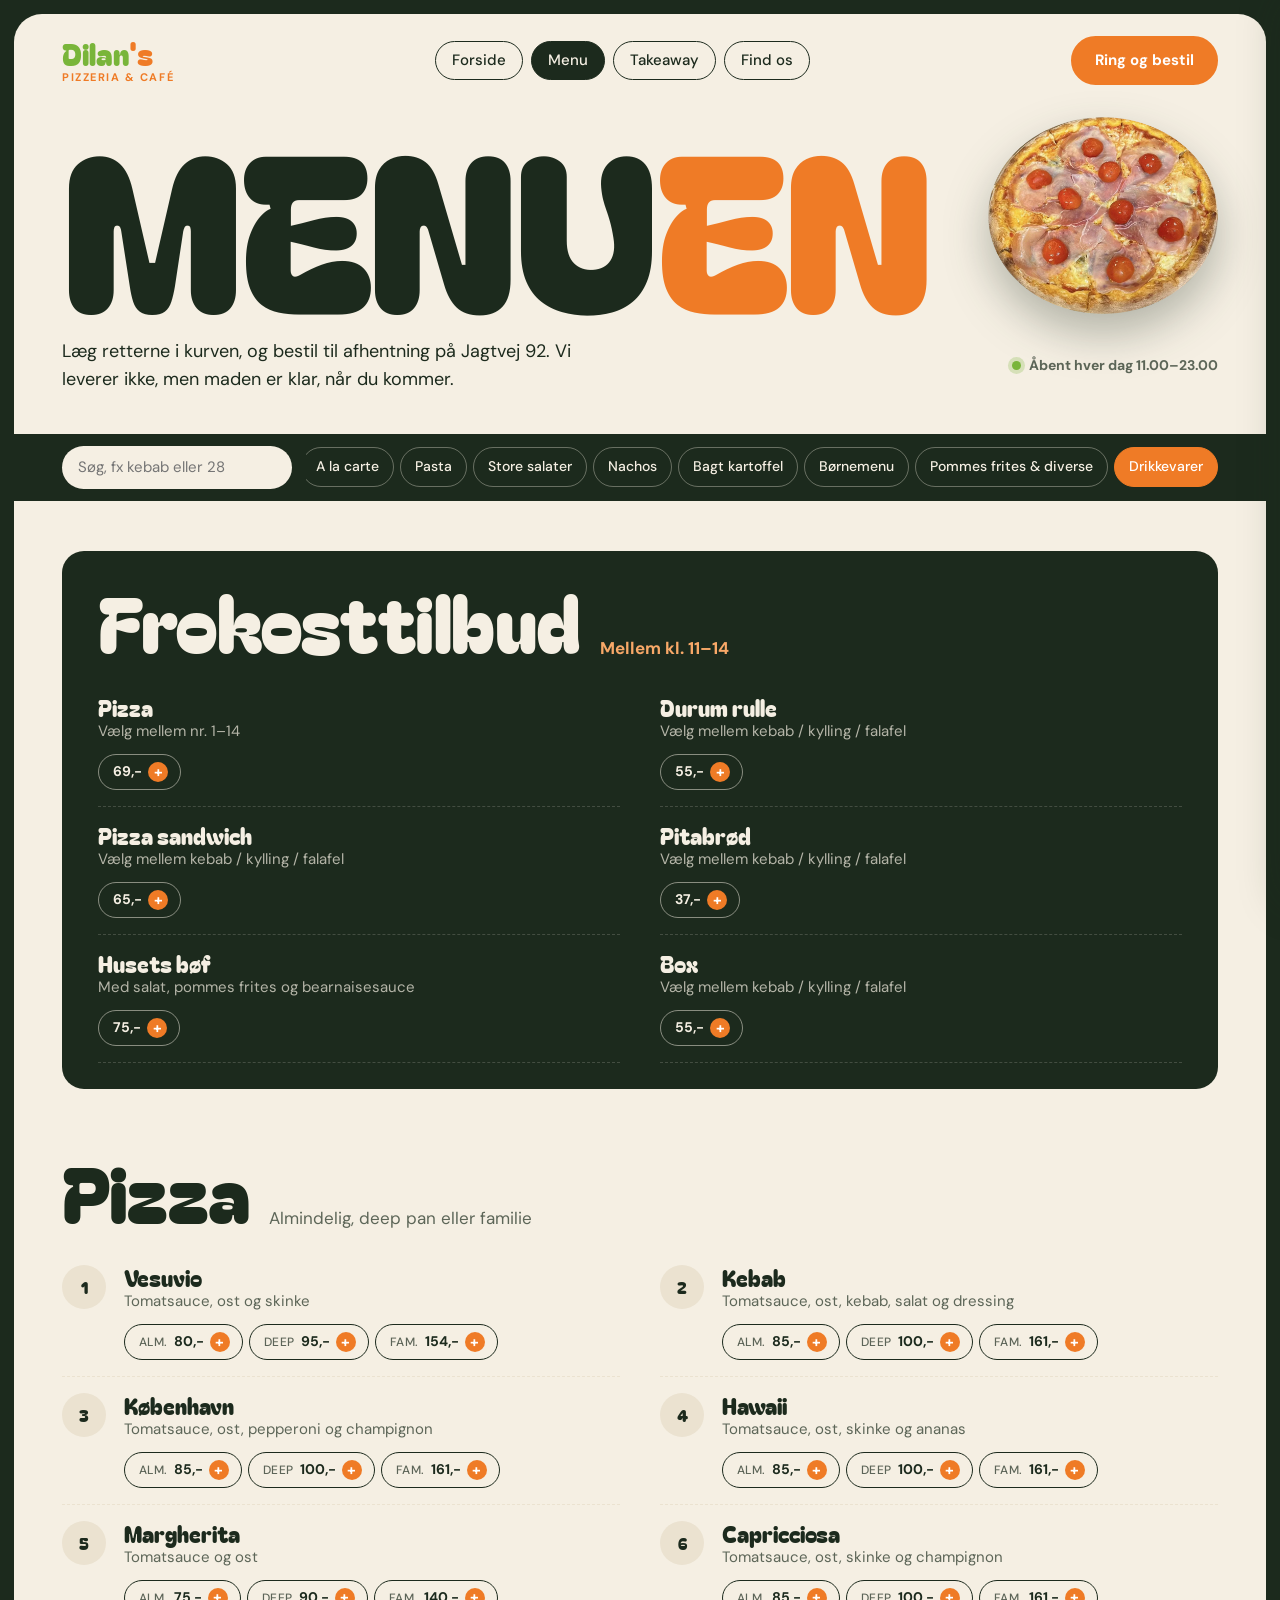
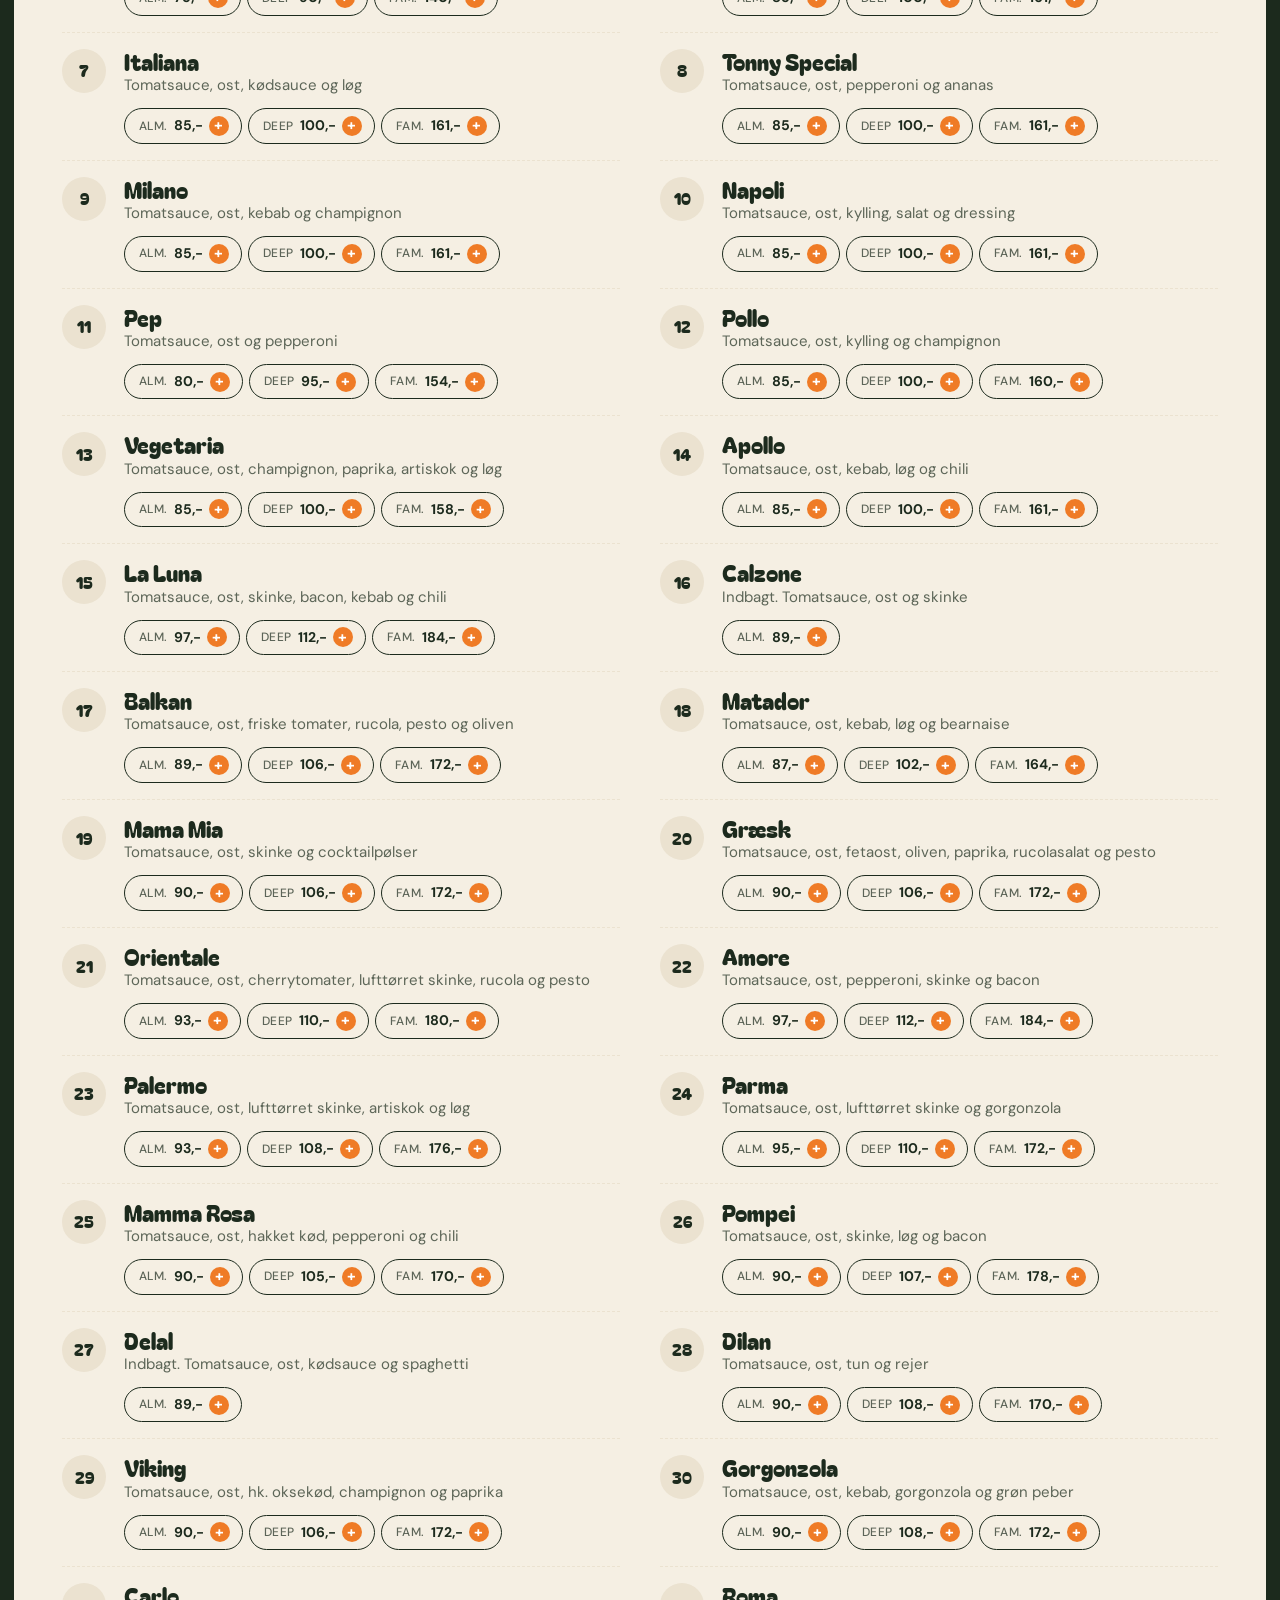
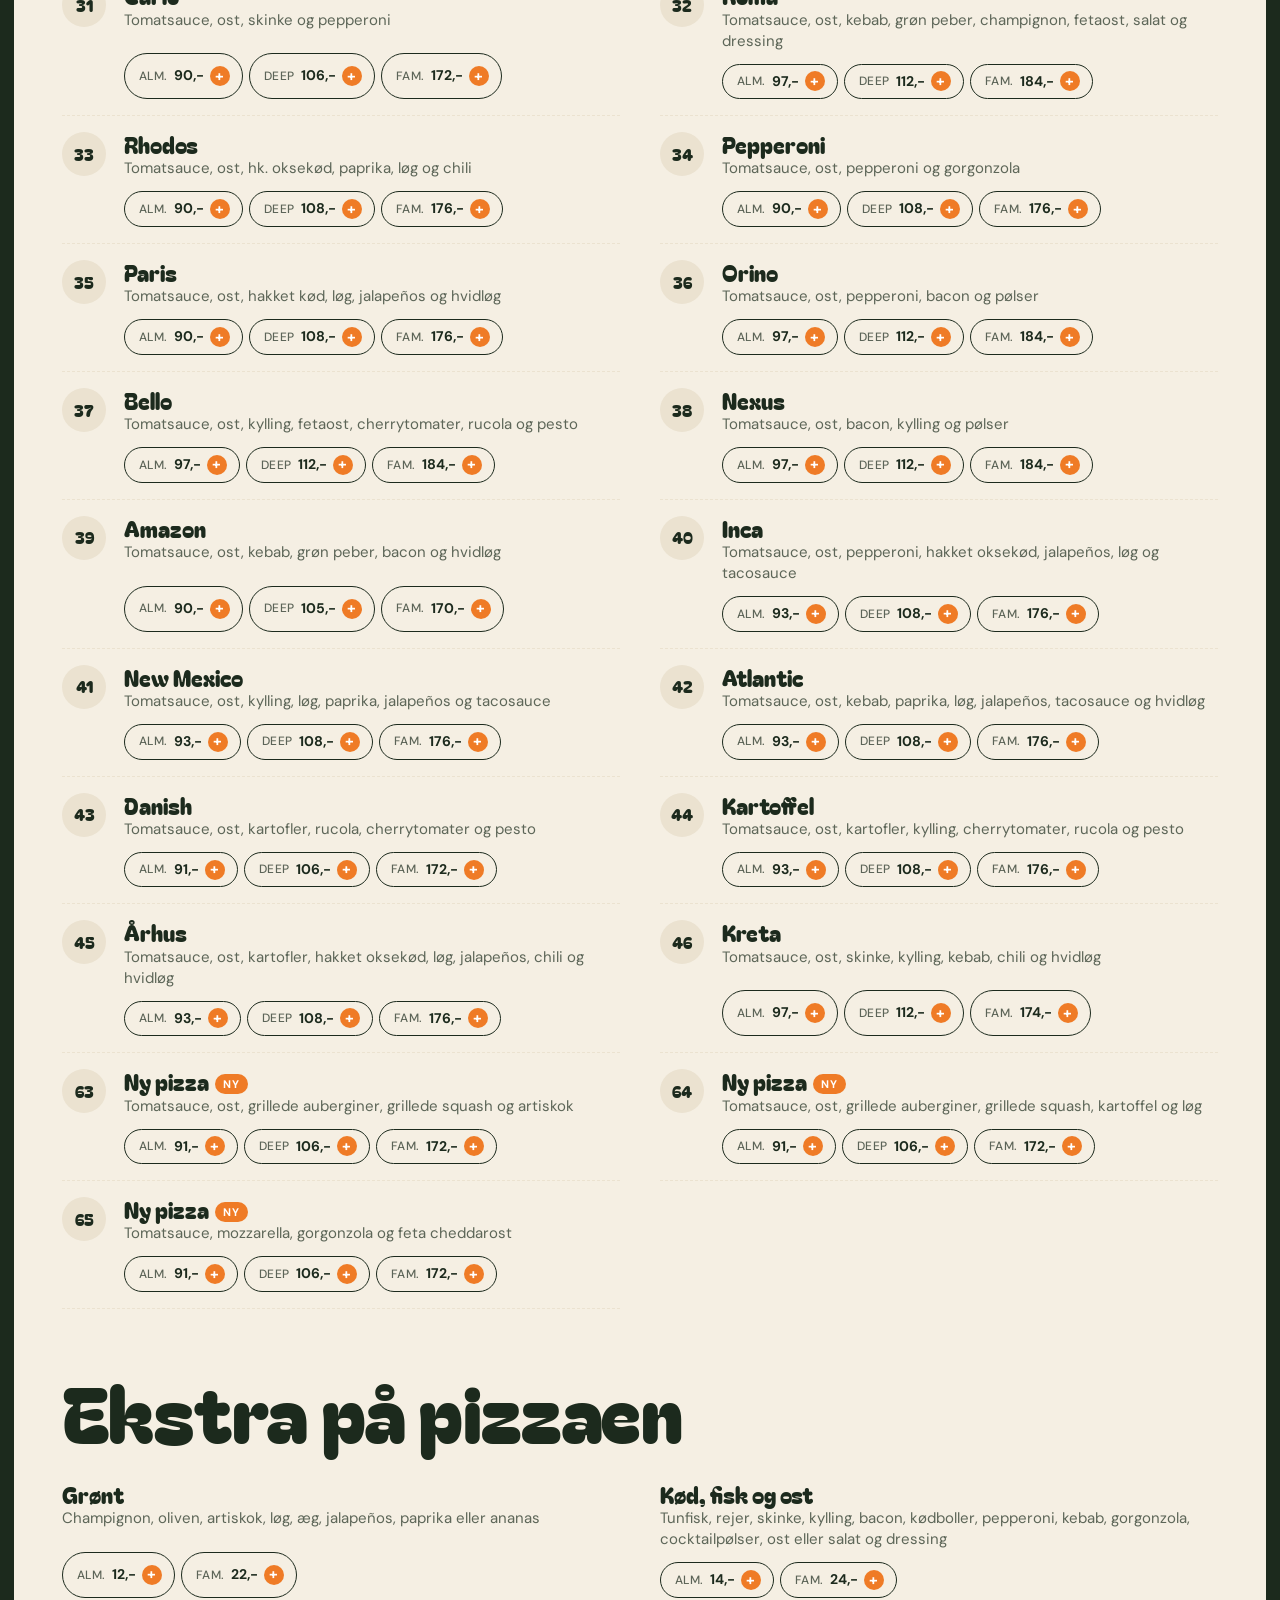
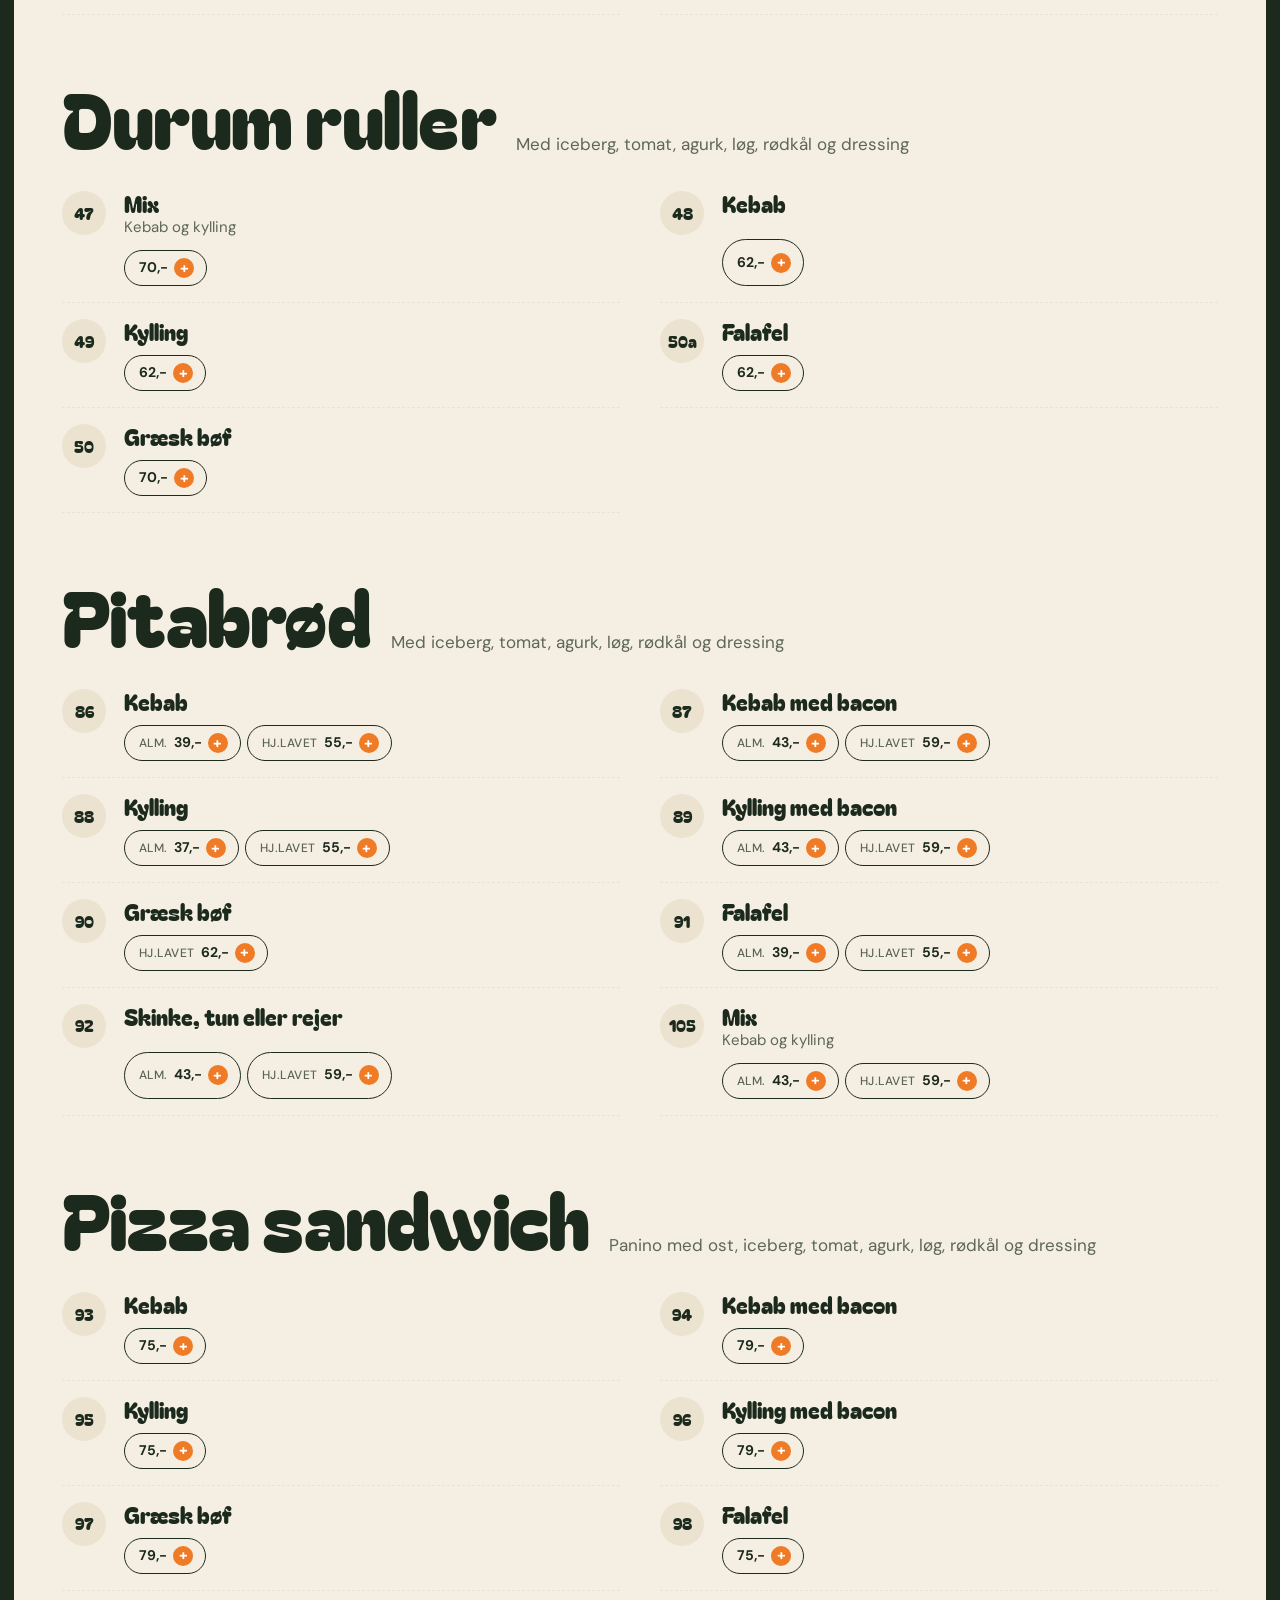
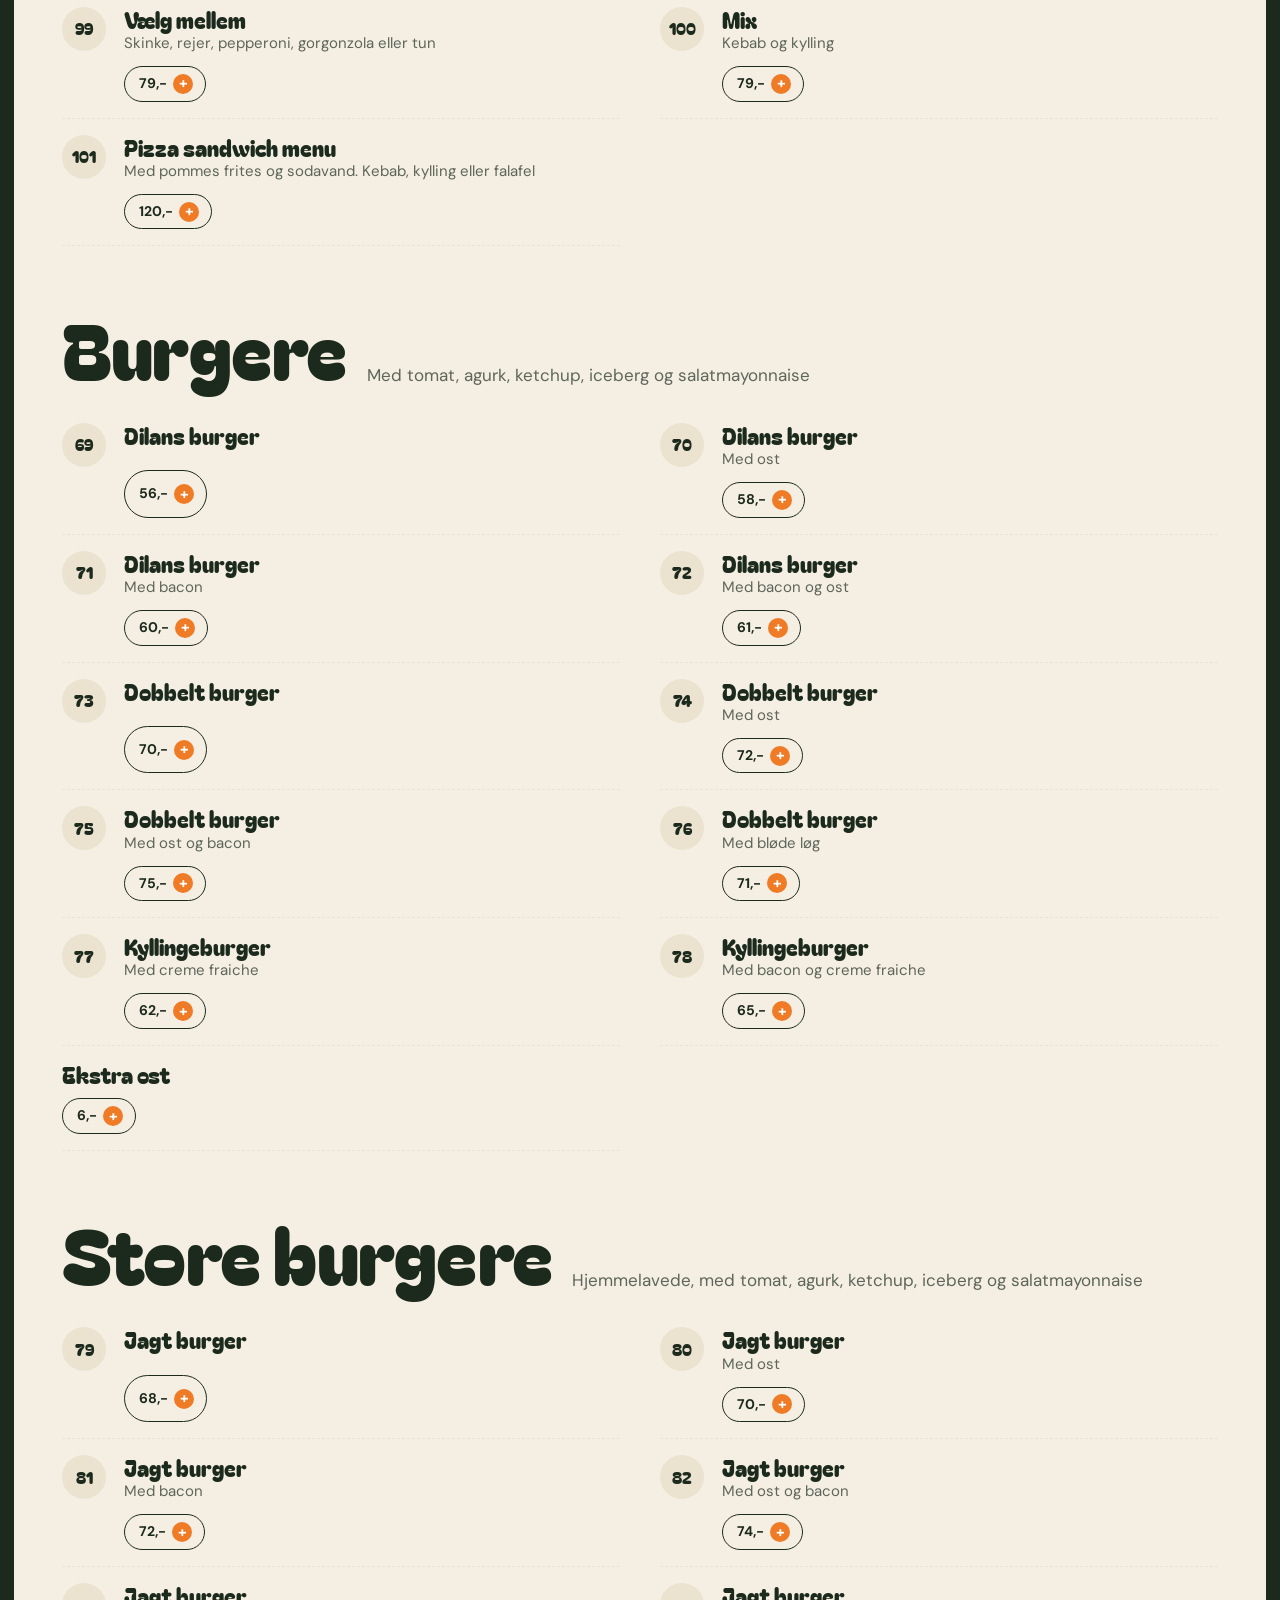
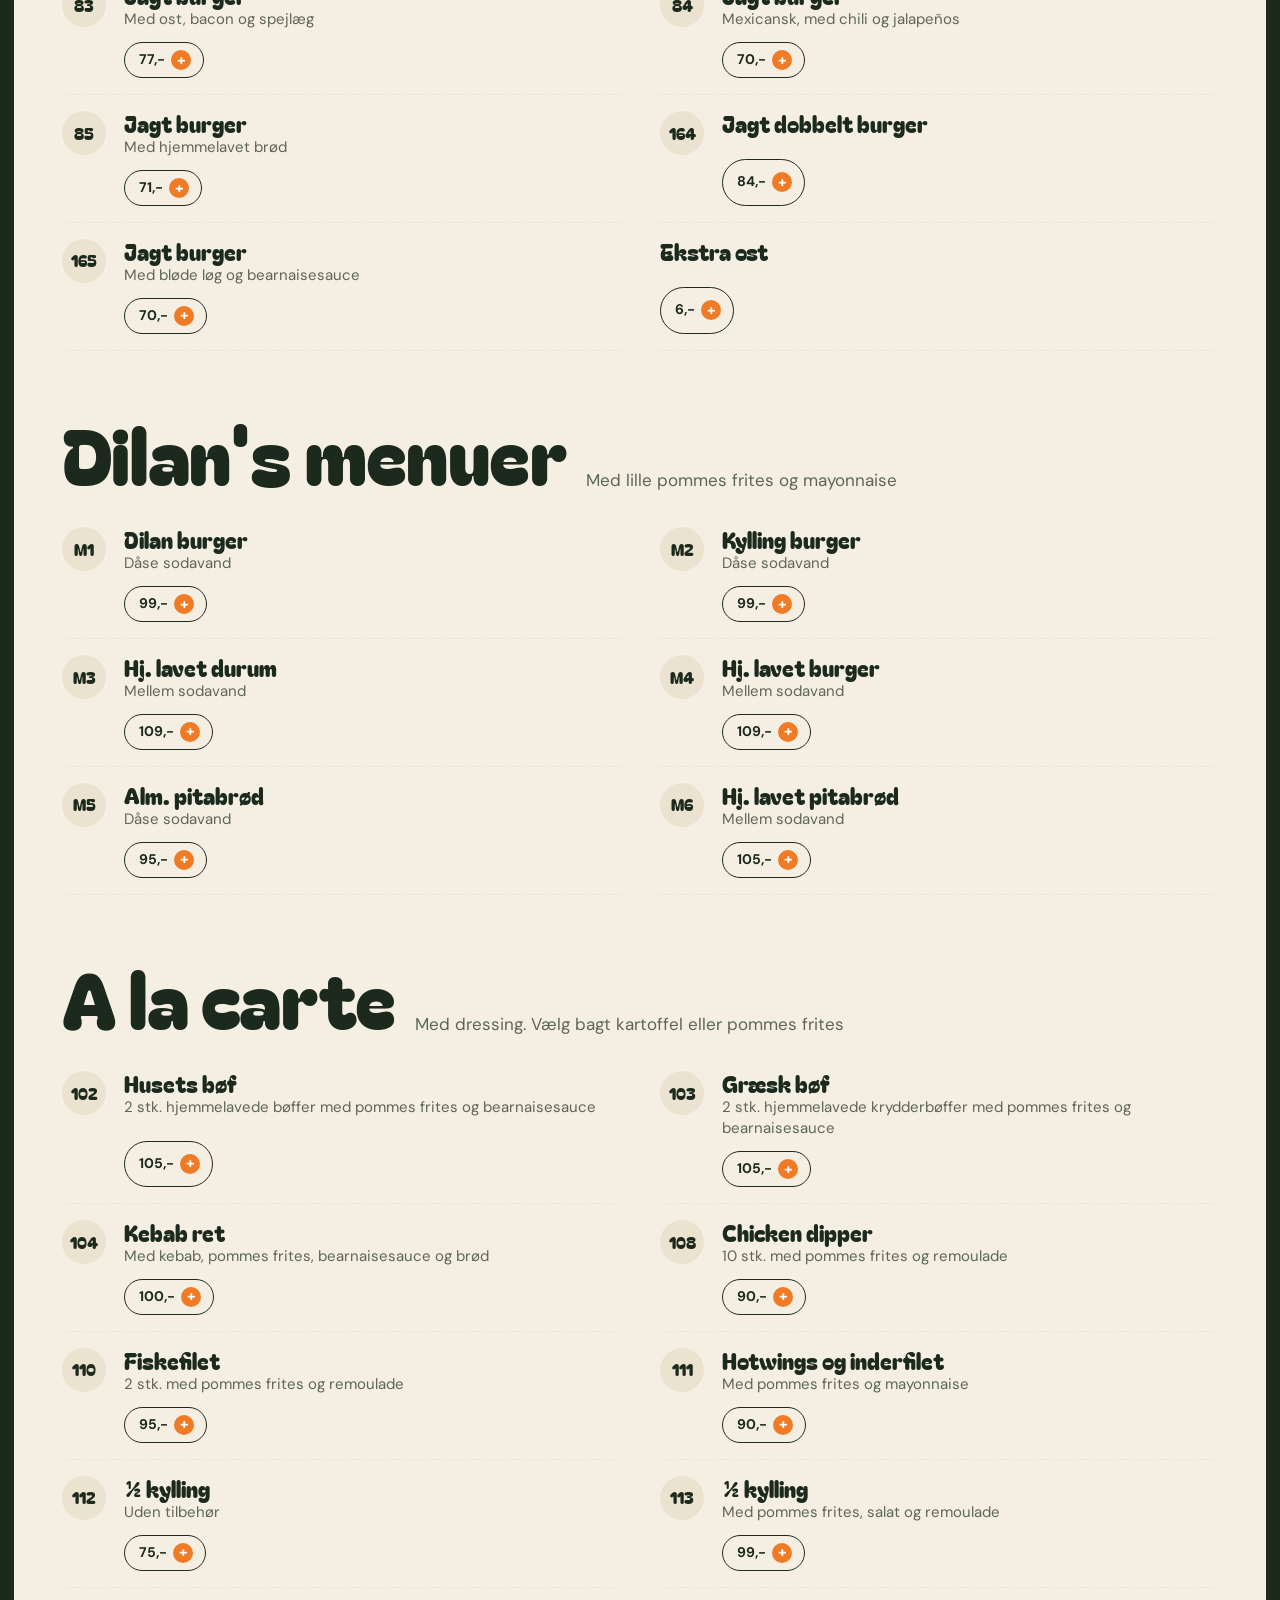
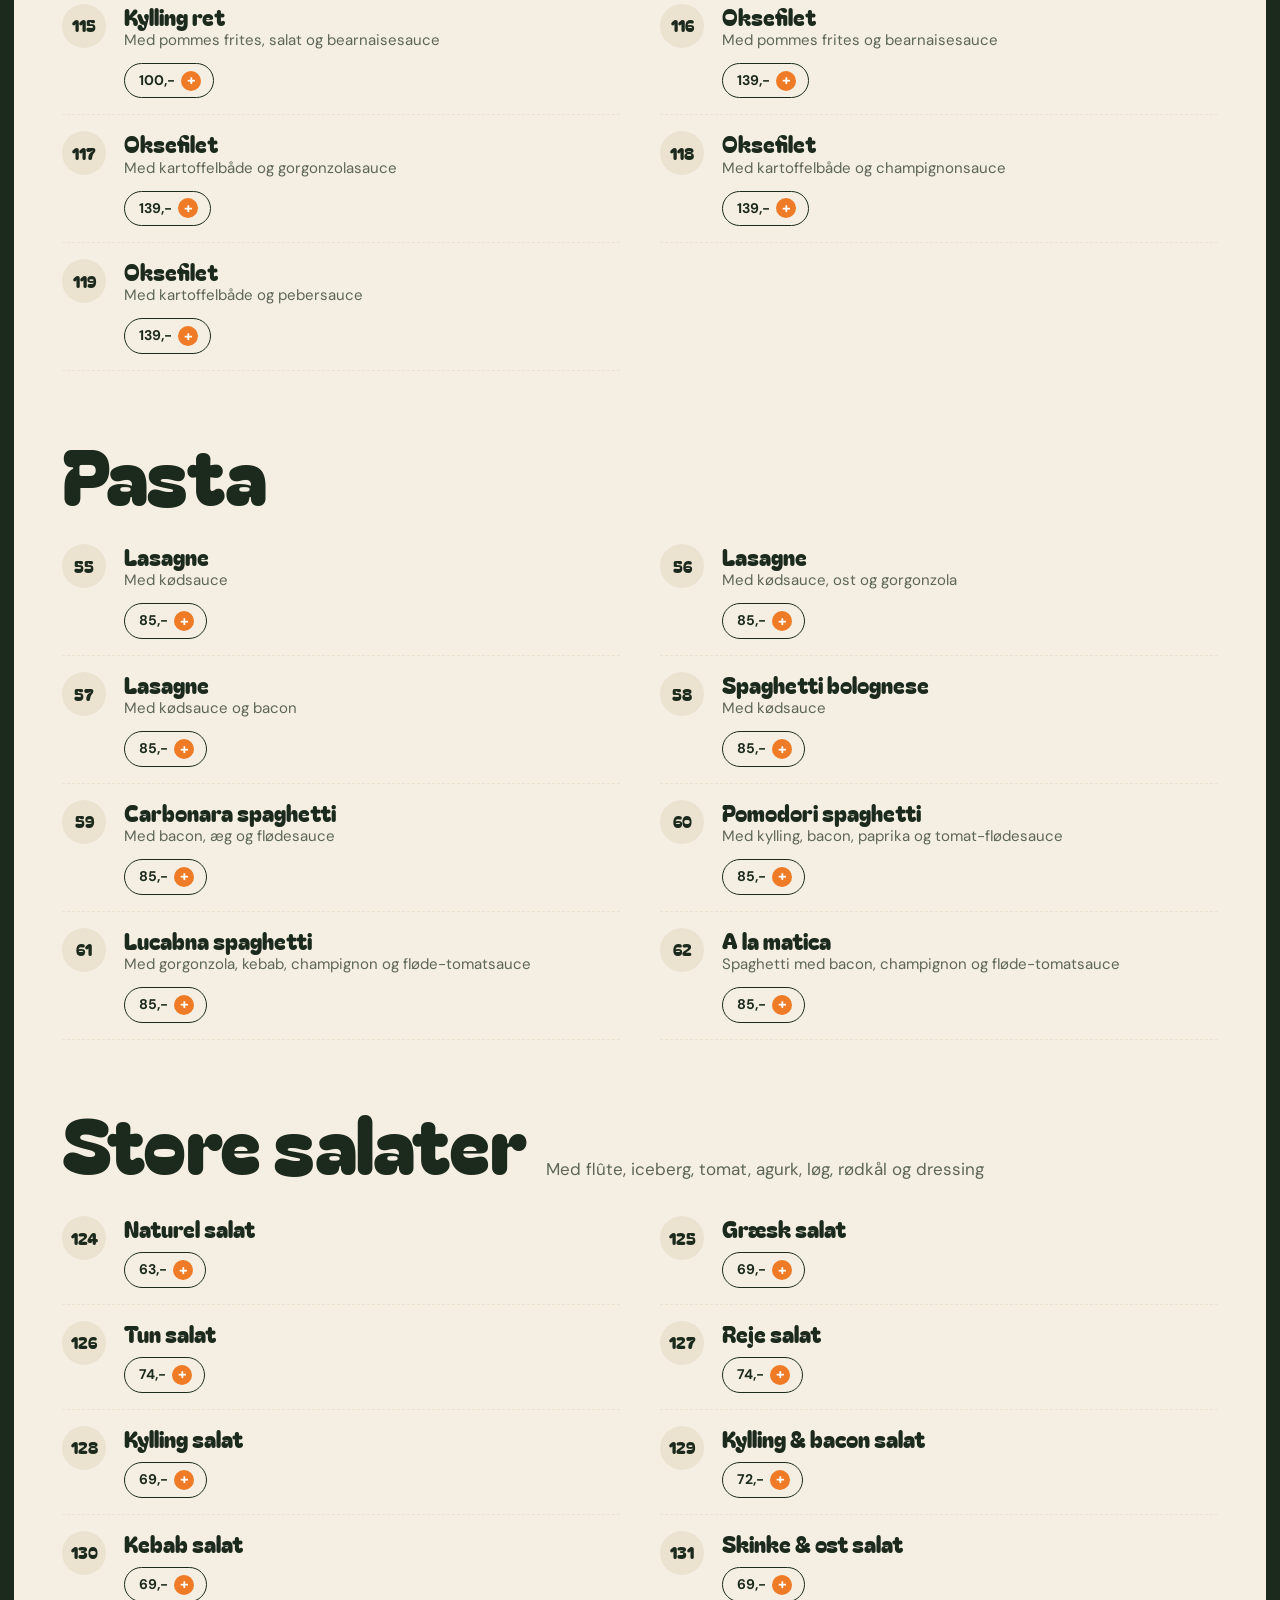
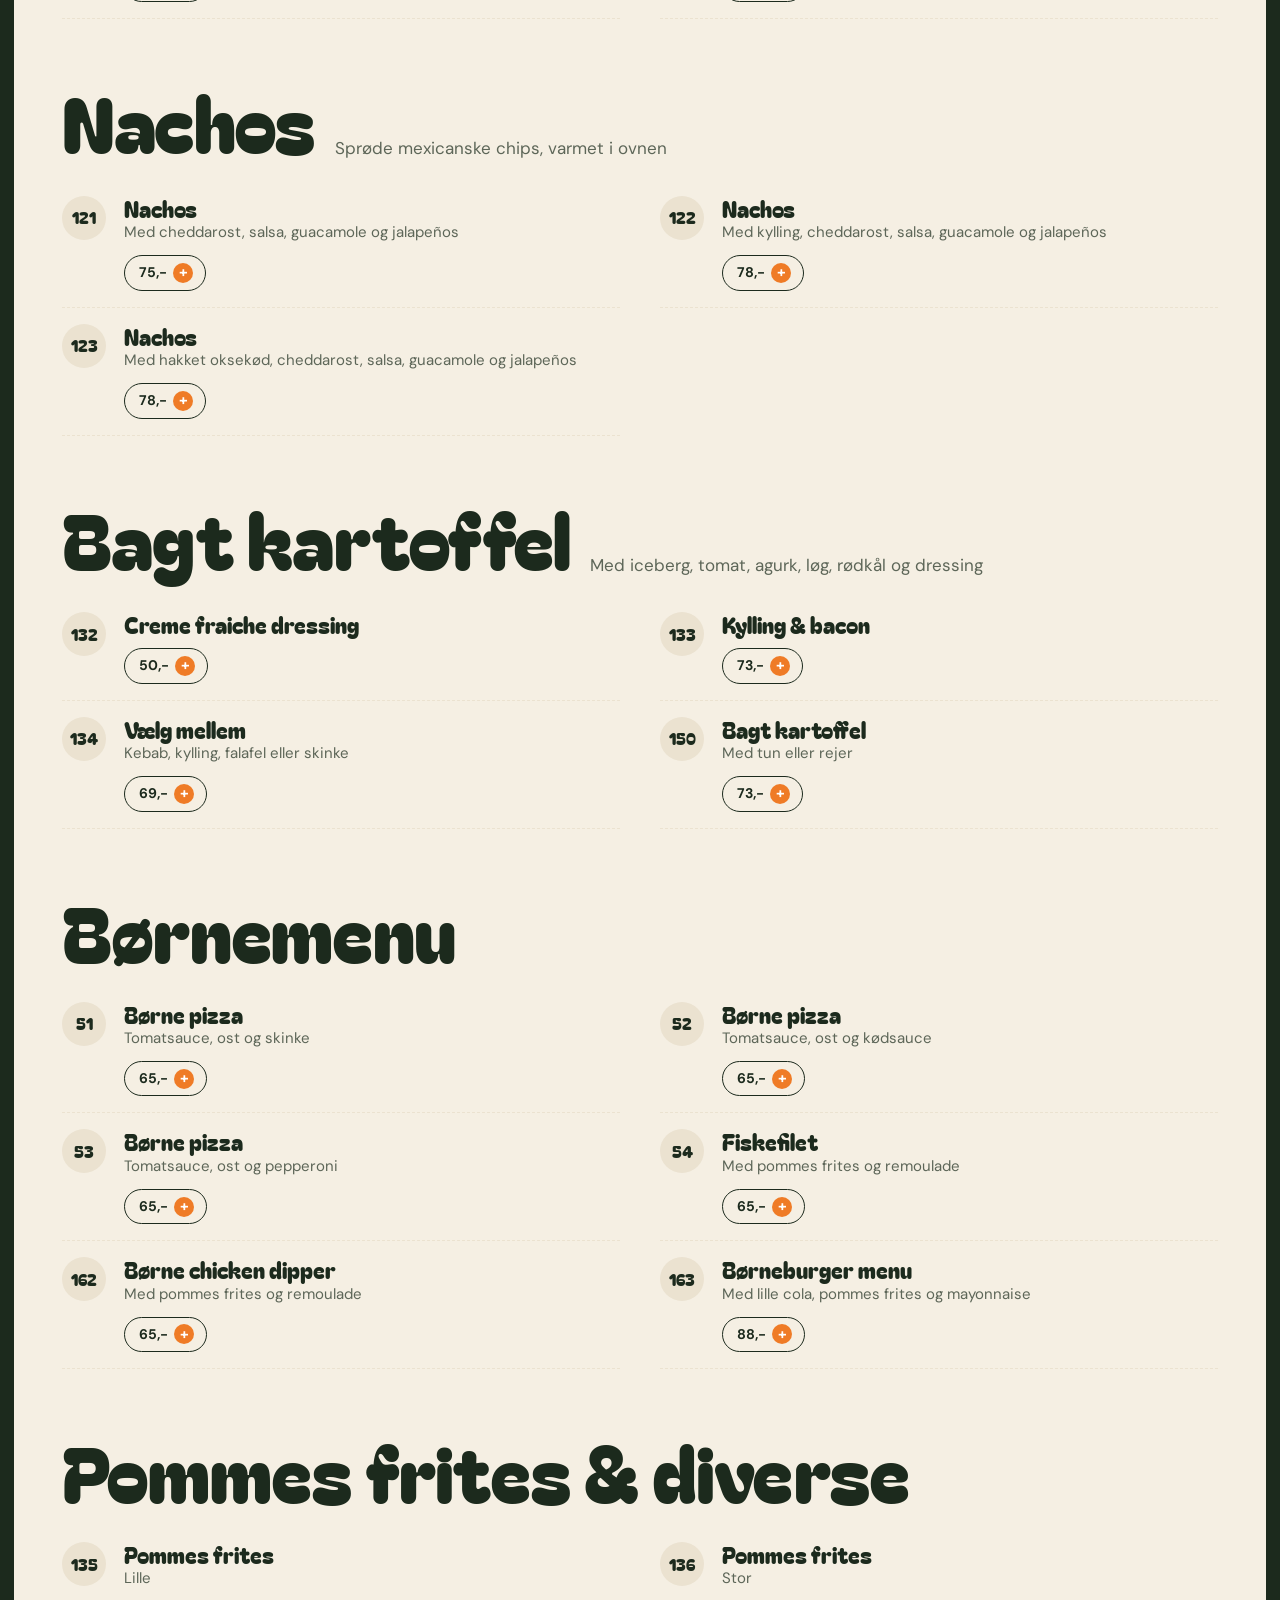
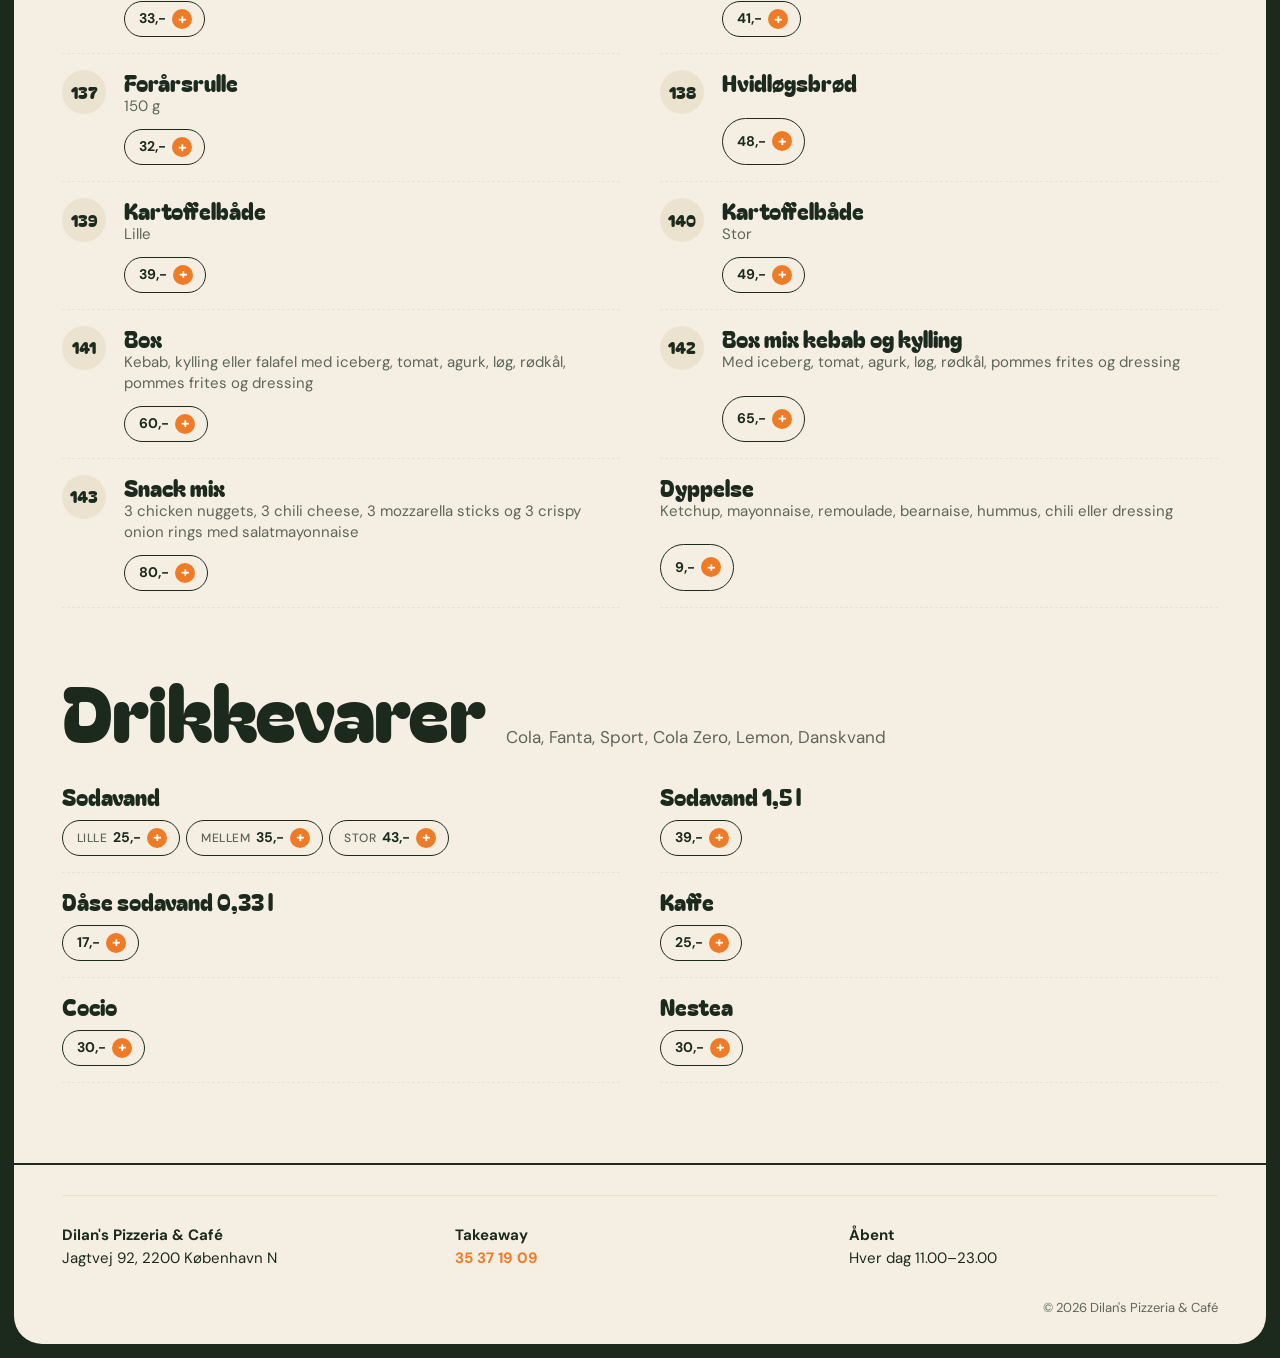
==== menu.html @ 174524b0 "Tilføj menuside med kurv og bestilling til afhentning Hele menukortet som søgbar side med kategorier" ====
<!doctype html>
<html lang="da">
<head>
  <meta charset="utf-8">
  <meta name="viewport" content="width=device-width, initial-scale=1">
  <title>Menu – Dilan's Pizzeria &amp; Café</title>
  <meta name="description" content="Hele menuen hos Dilan's Pizzeria & Café på Jagtvej 92. Pizza, durum, burgere, pasta og meget mere. Bestil til afhentning.">
  <link rel="stylesheet" href="styles.css">
  <link rel="stylesheet" href="menu.css">
</head>
<body class="menu-page">
  <div class="frame">

    <header class="nav">
      <a class="nav__logo" href="index.html" aria-label="Dilan's – til forsiden">
        <span class="logo-word">Dilan<span class="o">'s</span></span>
        <small>Pizzeria &amp; Café</small>
      </a>
      <nav class="nav__links" aria-label="Hovedmenu">
        <a href="index.html">Forside</a>
        <a href="menu.html" aria-current="page">Menu</a>
        <a href="index.html#saadan">Takeaway</a>
        <a href="index.html#find-os">Find os</a>
      </nav>
      <a class="btn btn--orange nav__cta" href="tel:+4535371909">Ring og bestil</a>
    </header>

    <main>
      <section class="mhero">
        <h1 class="mhero__title">MENU<span class="o">EN</span></h1>
        <img class="mhero__pizza" data-spin src="assets/img/pizza-parma.webp" alt="">
        <div class="mhero__info">
          <p>Læg retterne i kurven, og bestil til afhentning på Jagtvej 92. Vi leverer ikke, men maden er klar, når du kommer.</p>
          <p class="hero__hours"><span class="dot"></span> Åbent hver dag 11.00–23.00</p>
        </div>
      </section>

      <div class="catbar" id="catbar">
        <div class="catbar__inner">
          <label class="search">
            <span class="sr-only">Søg i menuen</span>
            <input id="search" type="search" placeholder="Søg, fx kebab eller 28" autocomplete="off">
          </label>
          <nav class="catbar__links" id="catlinks" aria-label="Kategorier"></nav>
        </div>
      </div>

      <div class="menu-list" id="menu-list"></div>
      <p class="menu-empty" id="menu-empty" hidden>Ingen retter matcher din søgning.</p>
    </main>

    <footer class="footer">
      <div class="footer__cols">
        <p><b>Dilan's Pizzeria &amp; Café</b><br>Jagtvej 92, 2200 København N</p>
        <p><b>Takeaway</b><br><a href="tel:+4535371909">35 37 19 09</a></p>
        <p><b>Åbent</b><br>Hver dag 11.00–23.00</p>
      </div>
      <p class="footer__copy">© <span id="year">2026</span> Dilan's Pizzeria &amp; Café</p>
    </footer>
  </div>

  <!-- Kurv -->
  <button class="cartbtn" id="cartbtn" type="button" aria-controls="cart" aria-expanded="false" hidden>
    <span class="cartbtn__count" id="cartcount">0</span>
    <span>Se kurv</span>
    <b id="carttotal-btn">0,-</b>
  </button>

  <div class="scrim" id="scrim" hidden></div>
  <aside class="cart" id="cart" aria-label="Kurv" aria-hidden="true">
    <div class="cart__head">
      <h2 class="display">Din kurv</h2>
      <button class="cart__close" id="cartclose" type="button" aria-label="Luk kurven">✕</button>
    </div>

    <div class="cart__step" id="step-cart">
      <ul class="cart__items" id="cartitems"></ul>
      <p class="cart__empty" id="cartempty">Kurven er tom. Tryk på en pris for at lægge en ret i kurven.</p>
      <div class="cart__sum"><span>I alt</span><b id="carttotal">0,-</b></div>

      <form class="cart__form" id="orderform" novalidate>
        <div class="field">
          <label for="o-name">Navn</label>
          <input id="o-name" name="name" required autocomplete="name">
        </div>
        <div class="field">
          <label for="o-phone">Telefon</label>
          <input id="o-phone" name="phone" type="tel" required autocomplete="tel" inputmode="tel">
        </div>
        <div class="field">
          <label for="o-time">Afhentning</label>
          <select id="o-time" name="time"></select>
        </div>
        <div class="field">
          <label for="o-note">Bemærkning <small>(valgfri)</small></label>
          <textarea id="o-note" name="note" rows="2" placeholder="Fx ekstra chili eller uden løg"></textarea>
        </div>
        <p class="form-error" id="formerror" hidden></p>
        <button class="btn btn--orange cart__go" type="submit">Gå videre til bestilling</button>
        <p class="cart__fine">Du betaler, når du henter maden. Vi leverer ikke.</p>
      </form>
    </div>

    <div class="cart__step" id="step-done" hidden>
      <p class="done__lead">Ring til os og læs din bestilling op, så går vi i gang med det samme.</p>
      <a class="btn btn--orange done__call" href="tel:+4535371909">Ring 35 37 19 09</a>
      <pre class="done__summary" id="summary"></pre>
      <div class="done__actions">
        <button class="btn btn--ghost" id="copy" type="button">Kopiér bestilling</button>
        <button class="btn btn--ghost" id="back" type="button">Ret bestilling</button>
      </div>
      <button class="done__clear" id="clear" type="button">Tøm kurven</button>
    </div>
  </aside>

  <div class="toast" id="toast" role="status" aria-live="polite"></div>

  <script src="menu-data.js"></script>
  <script src="menu.js"></script>
</body>
</html>
---- styles.css ----
/* Dilan's Pizzeria & Café – forside */

/* Skrifttyper er indlejret (ingen opslag hos Google, hensyn til GDPR, og siden virker også åbnet direkte fra en mappe) */
@font-face {
  font-family: "Bagel Fat One";
  src: url("[data-uri]") format("woff2");
  font-weight: 400; font-display: swap;
}
@font-face {
  font-family: "DM Sans";
  src: url("[data-uri]") format("woff2");
  font-weight: 100 1000; font-display: swap;
}

:root {
  --frame: #1c2a1d;      /* mørkegrøn ramme */
  --cream: #f5efe3;      /* baggrund */
  --cream-2: #ebe2d0;
  --ink: #1c2a1d;
  --orange: #ef7b26;     /* logo-orange */
  --orange-soft: #f8a868;
  --green: #79b53a;      /* logo-grøn */
  --muted: #5d6658;
  --radius: 22px;
  --display: "Bagel Fat One", "Cooper Black", system-ui, sans-serif;
  --body: "DM Sans", system-ui, -apple-system, Segoe UI, sans-serif;
}

* { box-sizing: border-box; margin: 0; padding: 0; }
html { scroll-behavior: smooth; }
body {
  background: var(--frame);
  color: var(--ink);
  font-family: var(--body);
  font-size: 17px;
  line-height: 1.55;
  -webkit-font-smoothing: antialiased;
  overflow-x: hidden;
}
img { display: block; max-width: 100%; }
a { color: inherit; }

.frame {
  margin: 14px;
  background: var(--cream);
  border-radius: 28px;
  overflow: hidden;
  overflow: clip; /* clip i stedet for hidden, så sticky virker */
}

.display { font-family: var(--display); font-weight: 400; line-height: .95; letter-spacing: -.01em; }
.o { color: var(--orange); }
.g { color: var(--green); }

/* Knapper */
.btn {
  display: inline-flex; align-items: center; justify-content: center;
  padding: 14px 26px; border-radius: 999px;
  font-weight: 700; text-decoration: none; font-size: 16px;
  border: 2px solid var(--ink);
  transition: transform .2s ease, background .2s ease, color .2s ease;
}
.btn:hover { transform: translateY(-2px); }
.btn--orange { background: var(--orange); border-color: var(--orange); color: #fff; }
.btn--orange:hover { background: var(--ink); border-color: var(--ink); }
.btn--ghost { background: transparent; }
.btn--ghost:hover { background: var(--ink); color: var(--cream); }

.pill {
  display: inline-block; padding: 6px 14px; border-radius: 999px;
  font-size: 13px; font-weight: 700; text-transform: uppercase; letter-spacing: .06em; color: #fff;
}
.pill--orange { background: var(--orange); }
.pill--green { background: var(--green); }

/* Nav */
.nav {
  display: flex; align-items: center; justify-content: space-between; gap: 20px;
  padding: 22px clamp(18px, 4vw, 48px);
  position: relative; z-index: 5;
}
.nav__logo { text-decoration: none; display: flex; flex-direction: column; line-height: 1; }
.logo-word { font-family: var(--display); font-size: 30px; color: var(--green); }
.nav__logo small { font-weight: 700; font-size: 11px; letter-spacing: .14em; text-transform: uppercase; color: var(--orange); margin-top: 4px; }
.nav__links { display: flex; gap: 8px; }
.nav__links a {
  text-decoration: none; font-weight: 500; font-size: 15px;
  padding: 7px 16px; border: 1.5px solid var(--ink); border-radius: 999px;
  transition: background .2s, color .2s;
}
.nav__links a:hover { background: var(--ink); color: var(--cream); }
.nav__cta { padding: 11px 22px; font-size: 15px; }

/* Hero */
.hero { position: relative; padding: 0 clamp(18px, 4vw, 48px) 56px; text-align: center; }
.hero__title { margin-top: 10px; }
.hero__word {
  display: block; font-family: var(--display); font-weight: 400;
  font-size: clamp(88px, 21vw, 330px); line-height: .85; color: var(--ink);
  letter-spacing: -.02em;
  animation: rise 1s cubic-bezier(.2,.8,.2,1) both;
}
.hero__stage { position: relative; height: clamp(240px, 34vw, 480px); margin-top: clamp(-200px, -16vw, -70px); pointer-events: none; }
.hero__blob {
  position: absolute; left: 50%; bottom: 0; transform: translateX(-50%);
  width: clamp(280px, 46vw, 680px); height: clamp(70px, 9vw, 130px);
  background: var(--orange); border-radius: 50%;
  animation: grow 1s .2s cubic-bezier(.2,.8,.2,1) both;
}
.hero__pizza {
  position: absolute; left: 50%; bottom: clamp(18px, 3vw, 40px);
  width: clamp(240px, 36vw, 540px);
  margin-left: calc(clamp(240px, 36vw, 540px) / -2);
  filter: drop-shadow(0 30px 30px rgba(28,42,29,.35));
  animation: drop 1.1s .3s cubic-bezier(.2,.9,.25,1.15) both;
}
.badge {
  position: absolute; width: clamp(96px, 11vw, 150px); aspect-ratio: 1;
  background: var(--green); border-radius: 50%; color: #fff;
  display: grid; place-items: center;
}
.badge svg { position: absolute; inset: 0; width: 100%; height: 100%; animation: spin 14s linear infinite; }
.badge text { font-family: var(--body); font-weight: 700; font-size: 17px; letter-spacing: .12em; fill: #fff; }
.badge__center { font-family: var(--display); font-size: clamp(28px, 3vw, 42px); }
.hero__badge { right: clamp(4px, 14vw, 260px); top: 6%; }

.hero__bottom { position: relative; display: grid; gap: 20px; justify-items: center; margin-top: 26px; }
.hero__lead { font-size: clamp(18px, 1.6vw, 22px); max-width: 560px; }
.hero__actions { display: flex; gap: 12px; flex-wrap: wrap; justify-content: center; }
.hero__hours { font-weight: 700; font-size: 14px; display: inline-flex; align-items: center; gap: 8px; color: var(--muted); }
.dot { width: 9px; height: 9px; border-radius: 50%; background: var(--green); box-shadow: 0 0 0 4px rgba(121,181,58,.25); }

/* Marquee */
.marquee { position: relative; background: var(--frame); color: var(--cream); padding: 34px 0; overflow: hidden; }
.marquee__row {
  display: flex; gap: .5em; white-space: nowrap; width: max-content;
  font-family: var(--display); font-size: clamp(40px, 6.4vw, 92px); line-height: 1.12;
  will-change: transform;
}
.marquee__row span { padding-right: .35em; }
.marquee__pizza {
  position: absolute; width: clamp(120px, 14vw, 210px); right: 12%; top: 50%; margin-top: calc(clamp(120px, 14vw, 210px) / -2);
  filter: drop-shadow(0 18px 20px rgba(0,0,0,.45));
}

/* Sektioner */
.section { padding: clamp(64px, 9vw, 130px) clamp(18px, 4vw, 48px); }
.section__head { display: grid; grid-template-columns: 1.2fr 1fr; gap: 32px; align-items: end; margin-bottom: 44px; }
.section__head h2, .ways h2, .baked h2, .find h2, .lunch h2 { font-size: clamp(50px, 7.4vw, 112px); }
.section__head p { color: var(--muted); max-width: 420px; }

/* Menukort */
.cards { display: grid; grid-template-columns: repeat(4, 1fr); gap: 18px; }
.card {
  position: relative; background: #fff; border: 2px solid var(--ink); border-radius: var(--radius);
  padding: 26px 22px 22px; display: flex; flex-direction: column; gap: 8px;
  transition: transform .3s ease, box-shadow .3s ease;
}
.card:hover { transform: translateY(-6px) rotate(-1deg); box-shadow: 8px 10px 0 var(--ink); }
.card__nr {
  width: 46px; height: 46px; border-radius: 50%; background: var(--cream-2);
  display: grid; place-items: center; font-family: var(--display); font-size: 20px; margin-bottom: 8px;
}
.card h3 { font-family: var(--display); font-weight: 400; font-size: 30px; line-height: 1; }
.card p { color: var(--muted); font-size: 15px; flex: 1; }
.card__prices { display: grid; grid-template-columns: repeat(3, 1fr); gap: 6px; margin-top: 12px; }
.card__prices div { background: var(--ink); color: var(--cream); border-radius: 12px; padding: 8px 4px; text-align: center; }
.card__prices dt { font-size: 11px; text-transform: uppercase; letter-spacing: .08em; opacity: .7; }
.card__prices dd { font-weight: 700; }
.card__tag {
  position: absolute; top: -16px; right: -10px; transform: rotate(12deg);
  background: var(--orange); color: #fff; font-weight: 700; font-size: 13px;
  padding: 8px 14px; border-radius: 999px;
}
.menu__more { margin-top: 34px; text-align: center; color: var(--muted); }
.menu__more a { color: var(--ink); font-weight: 700; text-decoration-thickness: 2px; text-underline-offset: 4px; margin-left: 6px; }

/* Takeaway / spis her */
.ways { padding-top: 0; }
.ways h2 { margin-bottom: 44px; }
.ways__grid { display: grid; grid-template-columns: 1fr 1fr; gap: 22px; }
.way { border: 2px solid var(--ink); border-radius: var(--radius); overflow: hidden; background: #fff; }
.way__img { aspect-ratio: 4 / 3; overflow: hidden; }
.way__img img { width: 100%; height: 100%; object-fit: cover; transition: transform .6s ease; }
.way:hover .way__img img { transform: scale(1.05); }
.way__body { padding: 26px; display: grid; gap: 10px; justify-items: start; }
.way h3 { font-family: var(--display); font-weight: 400; font-size: 34px; line-height: 1; }
.way p { color: var(--muted); }
.way p a { color: var(--orange); font-weight: 700; }
.way .note { color: var(--ink); font-weight: 700; font-size: 15px; }

/* Frokost */
.lunch { background: var(--frame); color: var(--cream); padding: clamp(64px, 9vw, 120px) clamp(18px, 4vw, 48px); }
.lunch__inner { display: grid; grid-template-columns: 1.1fr 1fr; gap: 40px; align-items: center; }
.lunch h2 { margin: 16px 0 30px; color: var(--cream); }
.lunch__list { list-style: none; display: grid; }
.lunch__list li {
  display: flex; justify-content: space-between; align-items: baseline; gap: 16px;
  padding: 14px 0; border-bottom: 1.5px dashed rgba(245,239,227,.25);
}
.lunch__list span { font-weight: 700; font-size: 19px; }
.lunch__list small { display: block; font-weight: 400; font-size: 14px; opacity: .65; }
.lunch__cta { margin-top: 28px; }
.lunch__list b { font-family: var(--display); font-weight: 400; font-size: 28px; color: var(--orange-soft); }
.lunch__visual { position: relative; height: 420px; perspective: 900px; }
.box {
  position: absolute; left: 50%; top: 32%; width: min(300px, 70vw); aspect-ratio: 1;
  margin-left: calc(min(300px, 70vw) / -2); margin-top: calc(min(300px, 70vw) / -2);
  transform-style: preserve-3d; will-change: transform;
}
.box__lid {
  position: absolute; inset: 0; border-radius: 10px;
  background: var(--cream);
  box-shadow: inset 0 0 0 10px var(--cream-2), 0 14px 0 #c9bea8;
  display: grid; place-items: center;
}
.box__lid::before {
  content: ""; position: absolute; inset: 18%; border-radius: 50%; background: var(--orange); opacity: .95;
}
.box__lid span { position: relative; font-family: var(--display); font-size: clamp(42px, 5vw, 60px); color: var(--frame); transform: rotate(-10deg); }
.lunch__shadow {
  position: absolute; left: 50%; bottom: 10px; transform: translateX(-50%);
  width: 76%; height: 70px; background: var(--cream); opacity: .9; border-radius: 50%;
}

/* Bagt her */
.baked__grid { display: grid; grid-template-columns: 1fr 1fr; gap: 48px; align-items: center; }
.baked__img { border-radius: var(--radius); overflow: hidden; border: 2px solid var(--ink); }
.baked__img img { width: 100%; aspect-ratio: 4/5; object-fit: cover; object-position: center 85%; transform: scale(1.15); will-change: transform; }
.baked__img--small { width: 56%; margin: 36px 0 0 auto; border-radius: 50%; }
.baked__img--small img { aspect-ratio: 1; object-position: center; }
.baked__side p { color: var(--muted); max-width: 420px; margin-top: 20px; }

/* Find os */
.find { display: grid; grid-template-columns: 1.2fr 1fr; gap: 48px; align-items: center; padding-top: 0; }
.find__img { border-radius: var(--radius); overflow: hidden; border: 2px solid var(--ink); }
.find__img img { width: 100%; aspect-ratio: 4/3; object-fit: cover; }
.find__list { display: grid; gap: 18px; margin: 30px 0 34px; }
.find__list div { display: grid; grid-template-columns: 110px 1fr; gap: 12px; padding-bottom: 18px; border-bottom: 1.5px solid var(--cream-2); }
.find__list dt { font-weight: 700; text-transform: uppercase; font-size: 13px; letter-spacing: .1em; color: var(--muted); padding-top: 4px; }
.find__list dd { font-size: 20px; font-weight: 500; }
.find__list a { text-decoration: none; }
.find__list a:hover { color: var(--orange); }

/* Footer */
.footer { padding: 30px clamp(18px, 4vw, 48px) 26px; border-top: 2px solid var(--ink); }
.footer__big { position: relative; text-align: center; padding-top: 30px; }
.footer__word { position: relative; z-index: 1; display: block; font-family: var(--display); font-size: clamp(88px, 22vw, 340px); line-height: .85; }
.footer__blob {
  position: absolute; left: 50%; top: 0; transform: translateX(-50%);
  width: clamp(160px, 22vw, 320px); height: clamp(40px, 5vw, 70px); background: var(--orange); border-radius: 50%;
}
.footer__pizza {
  position: absolute; z-index: 2; width: clamp(90px, 13vw, 200px);
  right: 6%; bottom: -6%; filter: drop-shadow(0 16px 18px rgba(28,42,29,.35));
}
.footer__slogan { font-size: clamp(28px, 4vw, 56px); margin: 22px 0 40px; text-align: center; }
.footer__cols { display: grid; grid-template-columns: repeat(3, 1fr); gap: 24px; font-size: 15px; padding: 28px 0; border-top: 1.5px solid var(--cream-2); }
.footer__cols a { text-decoration: none; color: var(--orange); font-weight: 700; }
.footer__copy { font-size: 13px; color: var(--muted); text-align: right; }

/* Fast ring-knap på mobil */
.call-fab {
  position: fixed; right: 16px; bottom: 16px; z-index: 20; display: none;
  background: var(--orange); color: #fff; text-decoration: none; font-weight: 700;
  padding: 14px 20px; border-radius: 999px; box-shadow: 0 10px 24px rgba(0,0,0,.25);
}

/* Animationer */
.reveal { opacity: 0; transform: translateY(40px); transition: opacity .8s ease, transform .8s cubic-bezier(.2,.8,.2,1); }
.reveal.is-in { opacity: 1; transform: none; }
.cards .card:nth-child(2) { transition-delay: .08s; }
.cards .card:nth-child(3) { transition-delay: .16s; }
.cards .card:nth-child(4) { transition-delay: .24s; }

@keyframes spin { to { transform: rotate(360deg); } }
@keyframes rise { from { opacity: 0; transform: translateY(60px) scale(.96); } }
@keyframes grow { from { transform: translateX(-50%) scale(0); } }
@keyframes drop { from { opacity: 0; transform: translateY(-140px) rotate(-90deg) scale(.7); } }

@media (prefers-reduced-motion: reduce) {
  *, *::before, *::after { animation: none !important; transition: none !important; }
  .reveal { opacity: 1; transform: none; }
}

/* Responsivt */
@media (max-width: 1000px) {
  .cards { grid-template-columns: repeat(2, 1fr); }
  .section__head { grid-template-columns: 1fr; }
}
@media (max-width: 760px) {
  .frame { margin: 8px; border-radius: 20px; }
  .nav__links { display: none; }
  .ways__grid, .lunch__inner, .find, .baked__grid { grid-template-columns: 1fr; }
  .baked__img--small { width: 60%; }
  .lunch__visual { height: 300px; }
  .footer__cols { grid-template-columns: 1fr; }
  .footer__copy { text-align: left; }
  .call-fab { display: inline-block; }
  .hero__stage { margin-top: -18px; height: 270px; }
  .hero__pizza { width: 240px; margin-left: -120px; }
  .hero__badge { right: 0; top: -10%; width: 84px; }
  .footer__pizza { width: 64px; right: 0; bottom: auto; top: 0; }
  .box { width: 220px; margin-left: -110px; margin-top: -110px; }
}
@media (max-width: 480px) {
  .cards { grid-template-columns: 1fr; }
  .nav__cta { display: none; }
}
---- menu.css ----
/* Dilan's – menu- og bestillingsside (bygger på styles.css) */

[hidden] { display: none !important; }
.sr-only { position: absolute; width: 1px; height: 1px; overflow: hidden; clip: rect(0 0 0 0); white-space: nowrap; }
.nav__links a[aria-current="page"] { background: var(--ink); color: var(--cream); }

/* Hero */
.mhero {
  position: relative; padding: 10px clamp(18px, 4vw, 48px) 40px;
  display: grid; grid-template-columns: 1fr auto; align-items: end; gap: 24px;
}
.mhero__title {
  font-family: var(--display); font-weight: 400; line-height: .85; letter-spacing: -.02em;
  font-size: clamp(84px, 17vw, 260px);
  animation: rise 1s cubic-bezier(.2,.8,.2,1) both;
}
.mhero__pizza {
  width: clamp(120px, 18vw, 260px);
  filter: drop-shadow(0 20px 22px rgba(28,42,29,.3));
  animation: drop 1.1s .2s cubic-bezier(.2,.9,.25,1.15) both;
}
.mhero__info { grid-column: 1 / -1; display: flex; flex-wrap: wrap; gap: 12px 32px; align-items: center; justify-content: space-between; }
.mhero__info p:first-child { max-width: 560px; font-size: 18px; }

/* Kategori-bjælke */
.catbar {
  position: sticky; top: 0; z-index: 15;
  background: var(--frame); color: var(--cream);
}
.catbar__inner {
  display: flex; gap: 14px; align-items: center;
  padding: 12px clamp(18px, 4vw, 48px);
}
.search input {
  width: 230px; max-width: 100%;
  font: inherit; font-size: 15px; color: var(--ink);
  background: var(--cream); border: 0; border-radius: 999px; padding: 10px 16px;
}
.search input:focus { outline: 3px solid var(--orange); outline-offset: 1px; }
.catbar__links { display: flex; gap: 6px; overflow-x: auto; scrollbar-width: none; flex: 1; min-width: 0; }
.catbar__links::-webkit-scrollbar { display: none; }
.catbar__links a {
  flex: none; text-decoration: none; font-weight: 500; font-size: 14px;
  padding: 8px 14px; border-radius: 999px; border: 1.5px solid rgba(245,239,227,.35);
  transition: background .2s, border-color .2s, color .2s;
}
.catbar__links a:hover { border-color: var(--cream); }
.catbar__links a.is-active { background: var(--orange); border-color: var(--orange); color: #fff; }

/* Menu */
.menu-list { padding: 20px clamp(18px, 4vw, 48px) 80px; display: grid; gap: 20px; }
.msec { padding-top: 46px; scroll-margin-top: 70px; }
.msec__head { display: flex; flex-wrap: wrap; align-items: baseline; gap: 6px 20px; margin-bottom: 18px; }
.msec__head h2 { font-size: clamp(42px, 6vw, 84px); }
.msec__head p { color: var(--muted); }
.msec--frokost { background: var(--frame); color: var(--cream); border-radius: var(--radius); padding: 34px clamp(18px, 3vw, 36px) 26px; margin-top: 30px; }
.msec--frokost .msec__head p { color: var(--orange-soft); font-weight: 700; }
.msec--frokost .dish { border-color: rgba(245,239,227,.18); }
.msec--frokost .dish__desc { color: rgba(245,239,227,.7); }
.msec--frokost .price { border-color: rgba(245,239,227,.5); color: var(--cream); }

.dishes { list-style: none; display: grid; grid-template-columns: 1fr 1fr; column-gap: 40px; }
.dish {
  display: grid; grid-template-columns: 48px 1fr; gap: 4px 14px;
  padding: 16px 0; border-bottom: 1.5px dashed var(--cream-2);
}
.dish__nr {
  grid-row: span 2; width: 44px; height: 44px; border-radius: 50%;
  display: grid; place-items: center; background: var(--cream-2); color: var(--ink);
  font-family: var(--display); font-size: 16px;
}
.dish--plain { grid-template-columns: 1fr; }
.dish--plain .dish__nr { display: none; }
.dish--plain .dish__prices { grid-column: 1; }
.dish__main { min-width: 0; }
.dish__name { font-family: var(--display); font-weight: 400; font-size: 22px; line-height: 1.1; }
.dish__tag { font-family: var(--body); font-size: 11px; font-weight: 700; text-transform: uppercase; letter-spacing: .08em; background: var(--orange); color: #fff; border-radius: 999px; padding: 3px 8px; margin-left: 6px; vertical-align: 3px; }
.dish__desc { color: var(--muted); font-size: 15px; line-height: 1.4; margin-top: 2px; }
.dish__prices { grid-column: 2; display: flex; flex-wrap: wrap; gap: 6px; margin-top: 8px; }

.price {
  display: inline-flex; align-items: center; gap: 6px;
  font: inherit; font-size: 14px; font-weight: 700; color: var(--ink);
  background: transparent; border: 1.5px solid var(--ink); border-radius: 999px;
  padding: 6px 12px 6px 14px; cursor: pointer;
  transition: background .15s, color .15s, transform .15s;
  font-variant-numeric: tabular-nums;
}
.price small { font-weight: 500; opacity: .7; font-size: 12px; text-transform: uppercase; letter-spacing: .04em; }
.price::after {
  content: "+"; display: grid; place-items: center; width: 20px; height: 20px; border-radius: 50%;
  background: var(--orange); color: #fff; font-size: 15px; line-height: 1;
}
.price:hover { background: var(--ink); color: var(--cream); }
.price:active { transform: scale(.94); }
.price:focus-visible, .cartbtn:focus-visible, .cart button:focus-visible { outline: 3px solid var(--orange); outline-offset: 2px; }
.price.is-added { animation: pop .45s ease; }
.menu-empty { text-align: center; padding: 40px 16px 80px; color: var(--muted); }

/* Kurv-knap */
.cartbtn {
  position: fixed; z-index: 30; right: 16px; bottom: 16px;
  display: inline-flex; align-items: center; gap: 12px;
  background: var(--orange); color: #fff; border: 0; border-radius: 999px;
  font: inherit; font-weight: 700; padding: 10px 22px 10px 10px; cursor: pointer;
  box-shadow: 0 12px 28px rgba(28,42,29,.35);
  animation: rise .4s ease both;
}
.cartbtn__count {
  min-width: 34px; height: 34px; border-radius: 999px; background: var(--frame); color: var(--cream);
  display: grid; place-items: center; padding: 0 8px; font-variant-numeric: tabular-nums;
}
.cartbtn.is-bump { animation: pop .45s ease; }

/* Kurv-skuffe */
.scrim { position: fixed; inset: 0; background: rgba(28,42,29,.5); z-index: 40; }
.cart {
  position: fixed; z-index: 50; top: 0; right: 0; bottom: 0;
  width: min(440px, 100%); background: var(--cream); color: var(--ink);
  display: flex; flex-direction: column; overflow-y: auto;
  padding: 22px 24px 28px;
  transform: translateX(105%); transition: transform .35s cubic-bezier(.2,.8,.2,1);
  box-shadow: -20px 0 40px rgba(28,42,29,.25);
}
.cart.is-open { transform: none; }
.cart__head { display: flex; justify-content: space-between; align-items: center; margin-bottom: 14px; }
.cart__head h2 { font-size: 40px; }
.cart__close { width: 42px; height: 42px; border-radius: 50%; border: 1.5px solid var(--ink); background: transparent; font-size: 16px; cursor: pointer; color: var(--ink); }
.cart__items { list-style: none; display: grid; }
.citem { display: grid; grid-template-columns: 1fr auto; gap: 2px 12px; padding: 12px 0; border-bottom: 1.5px dashed var(--cream-2); }
.citem__name { font-weight: 700; }
.citem__meta { color: var(--muted); font-size: 14px; }
.citem__price { font-weight: 700; text-align: right; font-variant-numeric: tabular-nums; }
.qty { display: inline-flex; align-items: center; gap: 10px; margin-top: 6px; }
.qty button { width: 30px; height: 30px; border-radius: 50%; border: 1.5px solid var(--ink); background: transparent; font-size: 16px; line-height: 1; cursor: pointer; color: var(--ink); }
.qty span { min-width: 18px; text-align: center; font-weight: 700; font-variant-numeric: tabular-nums; }
.cart__empty { color: var(--muted); padding: 20px 0; }
.cart__sum { display: flex; justify-content: space-between; align-items: baseline; padding: 16px 0 6px; }
.cart__sum span { font-weight: 700; text-transform: uppercase; letter-spacing: .08em; font-size: 13px; color: var(--muted); }
.cart__sum b { font-family: var(--display); font-weight: 400; font-size: 34px; }

.cart__form { display: grid; gap: 12px; margin-top: 10px; }
.field { display: grid; gap: 4px; }
.field label { font-size: 13px; font-weight: 700; text-transform: uppercase; letter-spacing: .06em; }
.field small { text-transform: none; letter-spacing: 0; font-weight: 400; color: var(--muted); }
.field input, .field select, .field textarea {
  font: inherit; font-size: 16px; color: var(--ink); background: #fff;
  border: 1.5px solid var(--ink); border-radius: 12px; padding: 10px 12px; width: 100%;
}
.field input:focus, .field select:focus, .field textarea:focus { outline: 3px solid var(--orange); outline-offset: 1px; }
.form-error { color: #b4361b; font-weight: 700; font-size: 14px; }
.cart__go { width: 100%; margin-top: 4px; }
.cart__go:disabled { opacity: .45; cursor: not-allowed; transform: none; }
.cart__fine { font-size: 13px; color: var(--muted); text-align: center; }

.done__lead { font-size: 18px; margin-bottom: 14px; }
.done__call { width: 100%; font-size: 20px; padding: 16px; }
.done__summary {
  white-space: pre-wrap; font-family: var(--body); font-size: 15px; line-height: 1.6;
  background: #fff; border: 1.5px solid var(--ink); border-radius: 16px; padding: 16px; margin: 16px 0;
  font-variant-numeric: tabular-nums;
}
.done__actions { display: flex; gap: 8px; flex-wrap: wrap; }
.done__actions .btn { flex: 1; padding: 11px 16px; font-size: 15px; }
.done__clear { margin-top: 18px; background: none; border: 0; font: inherit; color: var(--muted); text-decoration: underline; cursor: pointer; }

.toast {
  position: fixed; left: 50%; bottom: 84px; z-index: 60;
  transform: translate(-50%, 20px); opacity: 0; pointer-events: none;
  background: var(--frame); color: var(--cream); font-weight: 700; font-size: 15px;
  padding: 10px 18px; border-radius: 999px; transition: opacity .25s, transform .25s;
  width: max-content; max-width: calc(100% - 32px); text-align: center;
}
.toast.is-on { opacity: 1; transform: translate(-50%, 0); }

@keyframes pop { 40% { transform: scale(1.12); } }

@media (max-width: 900px) {
  .dishes { grid-template-columns: 1fr; }
}
@media (max-width: 760px) {
  .catbar__inner { flex-direction: column; align-items: stretch; gap: 10px; }
  .search input { width: 100%; }
  .mhero { grid-template-columns: 1fr; }
  .mhero__pizza { display: none; }
  .mhero__title { font-size: 21vw; }
  .menu-page .footer__cols { grid-template-columns: 1fr; }
}
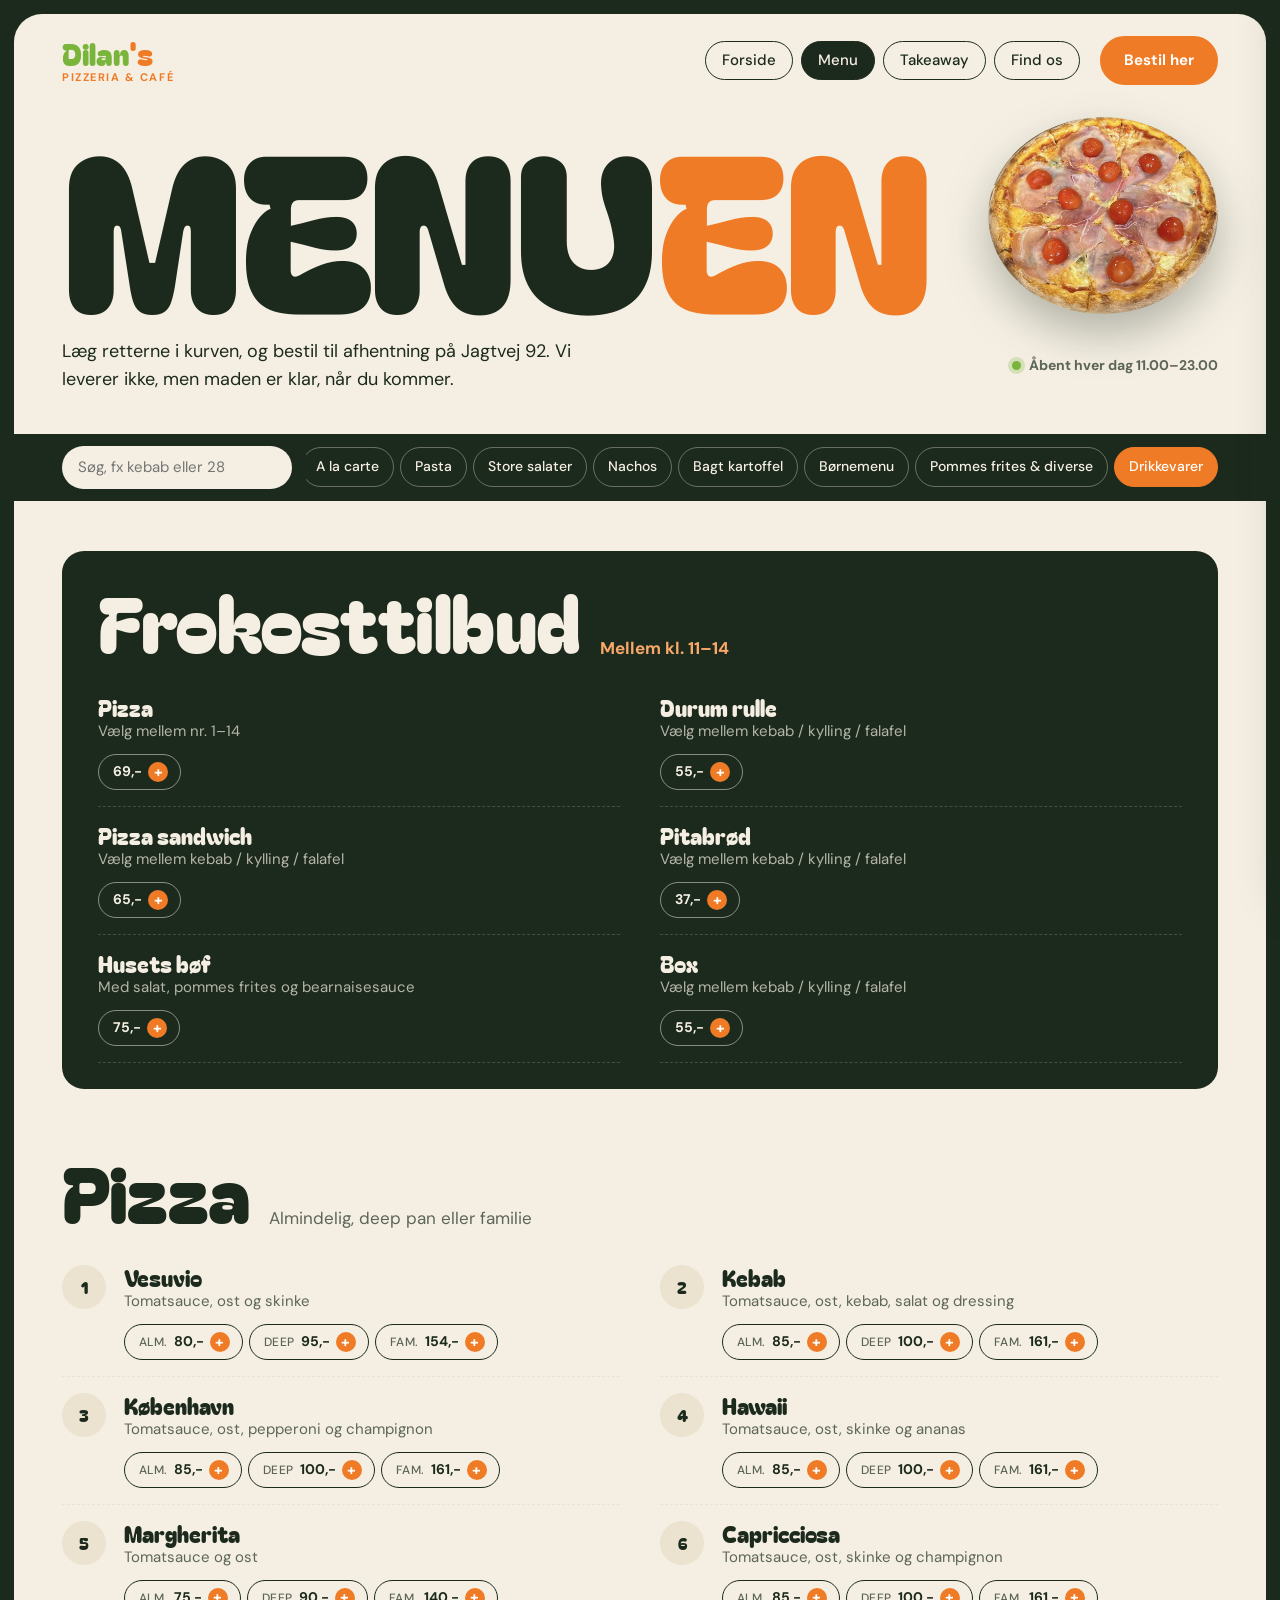
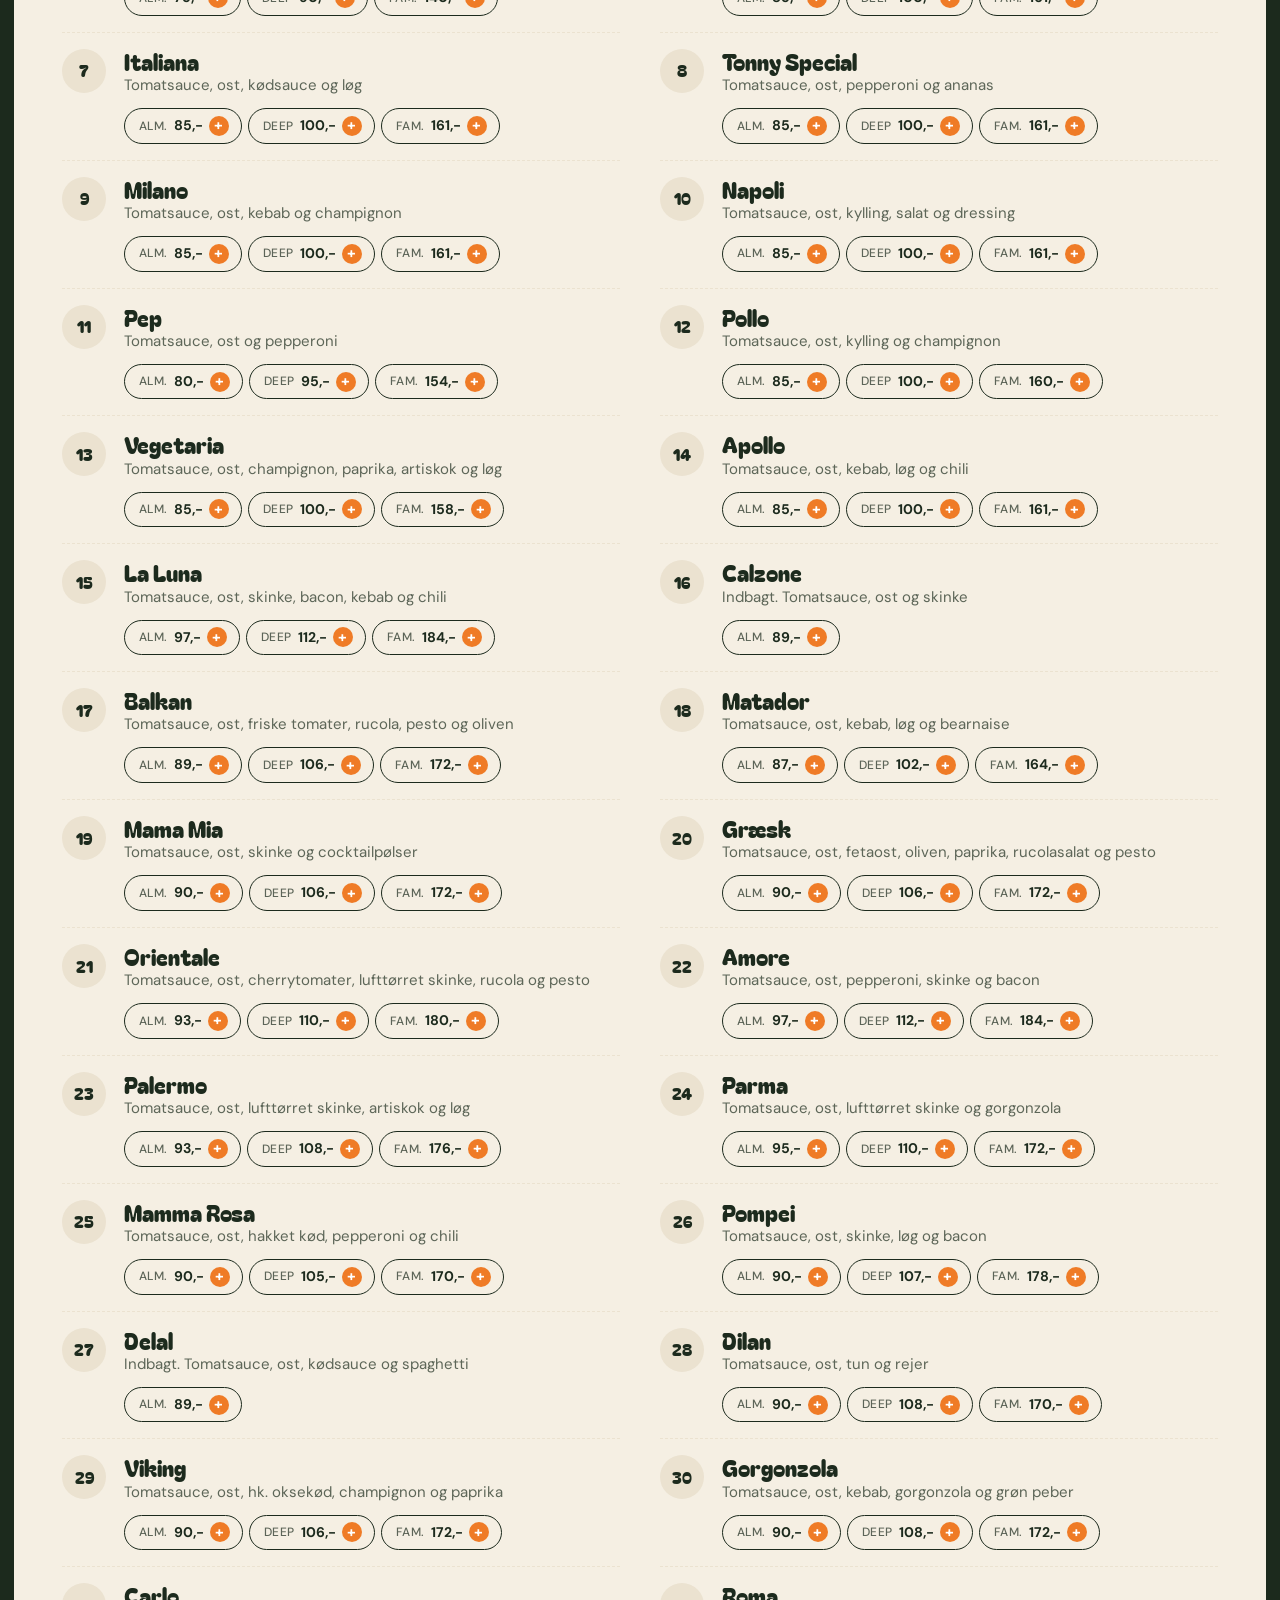
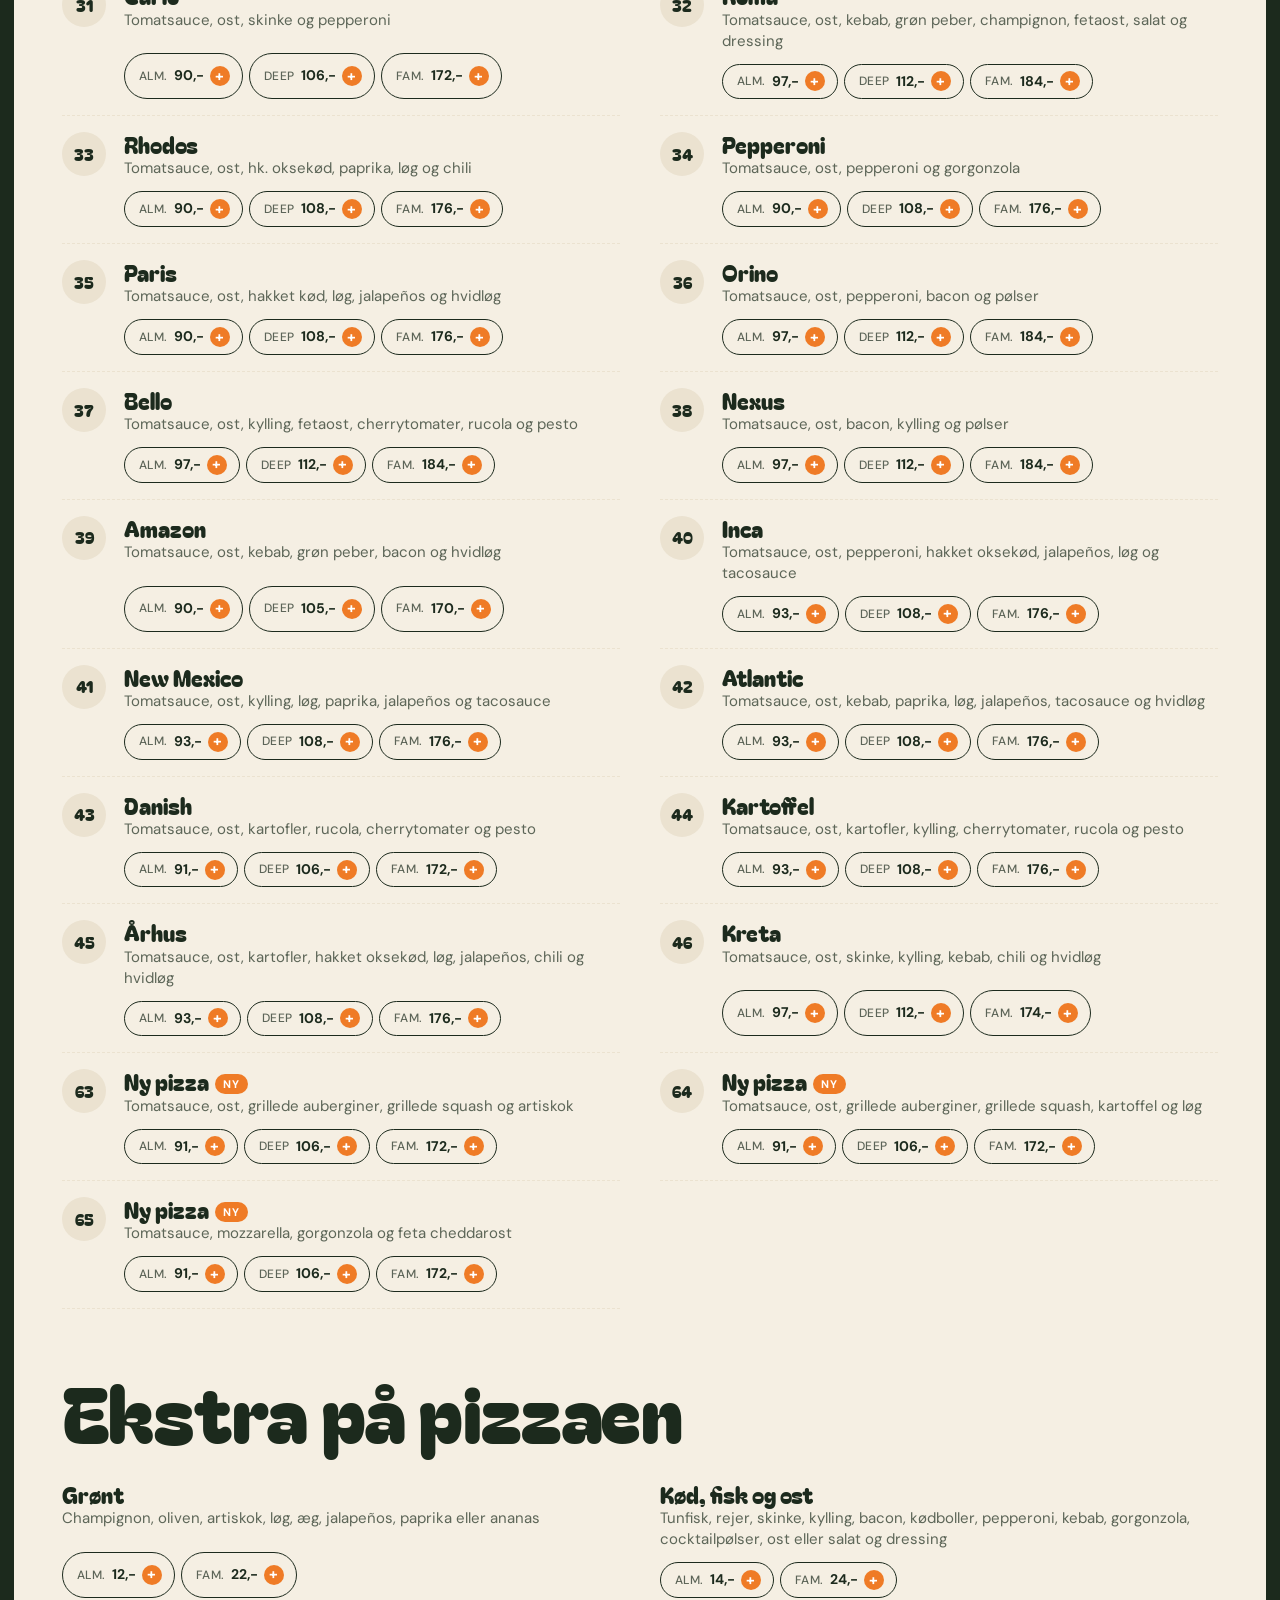
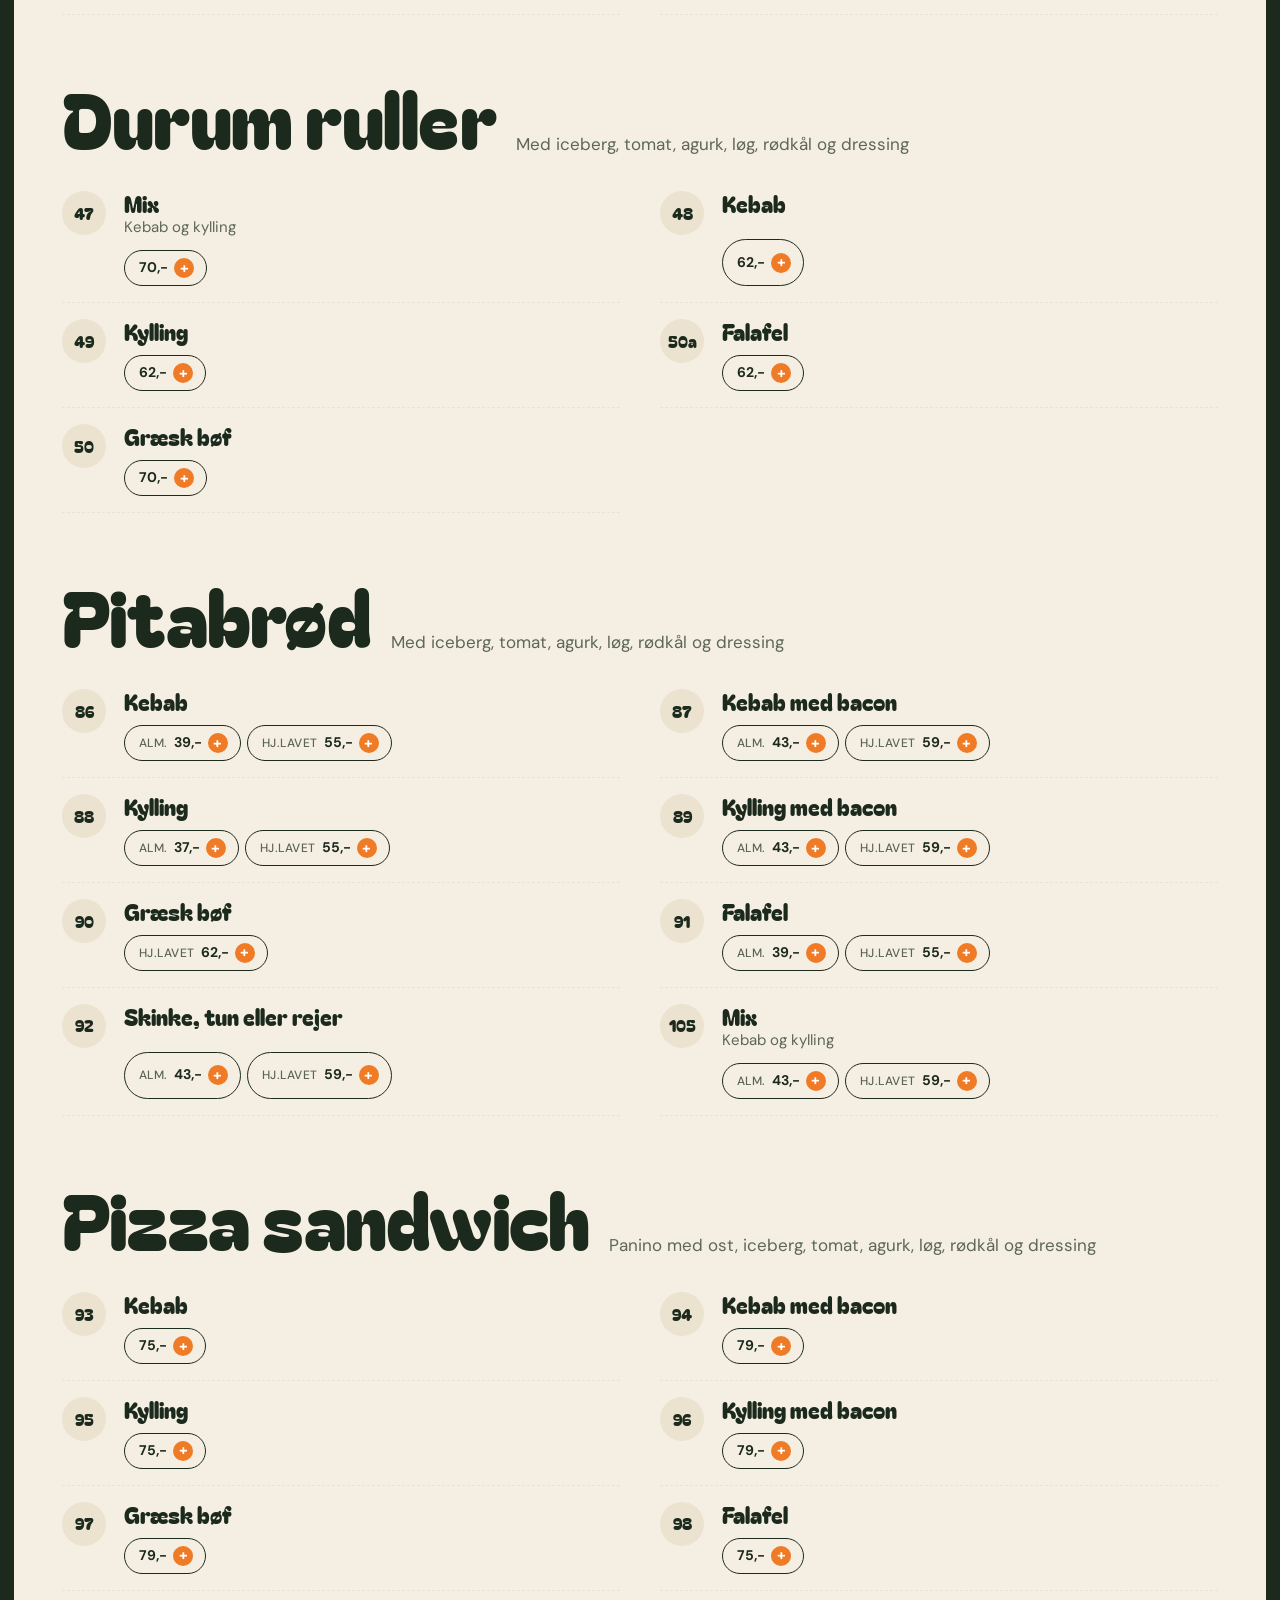
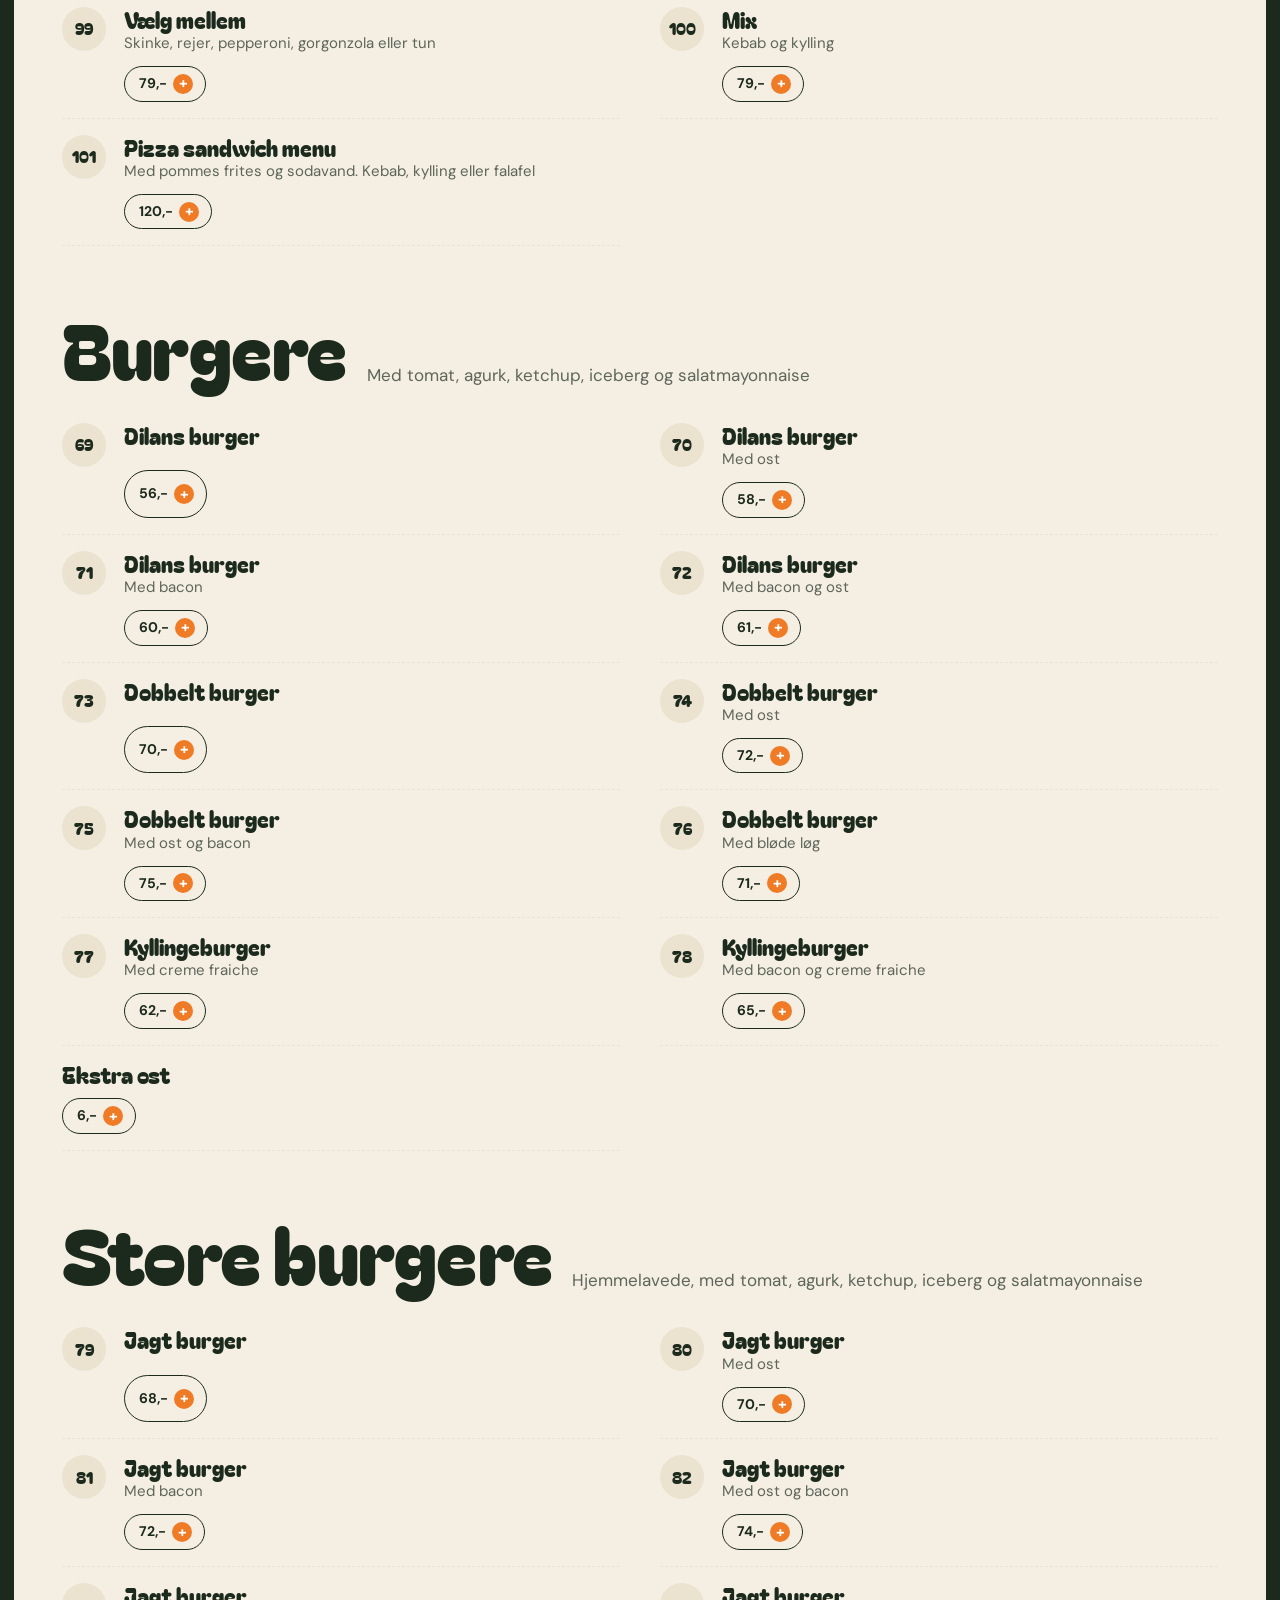
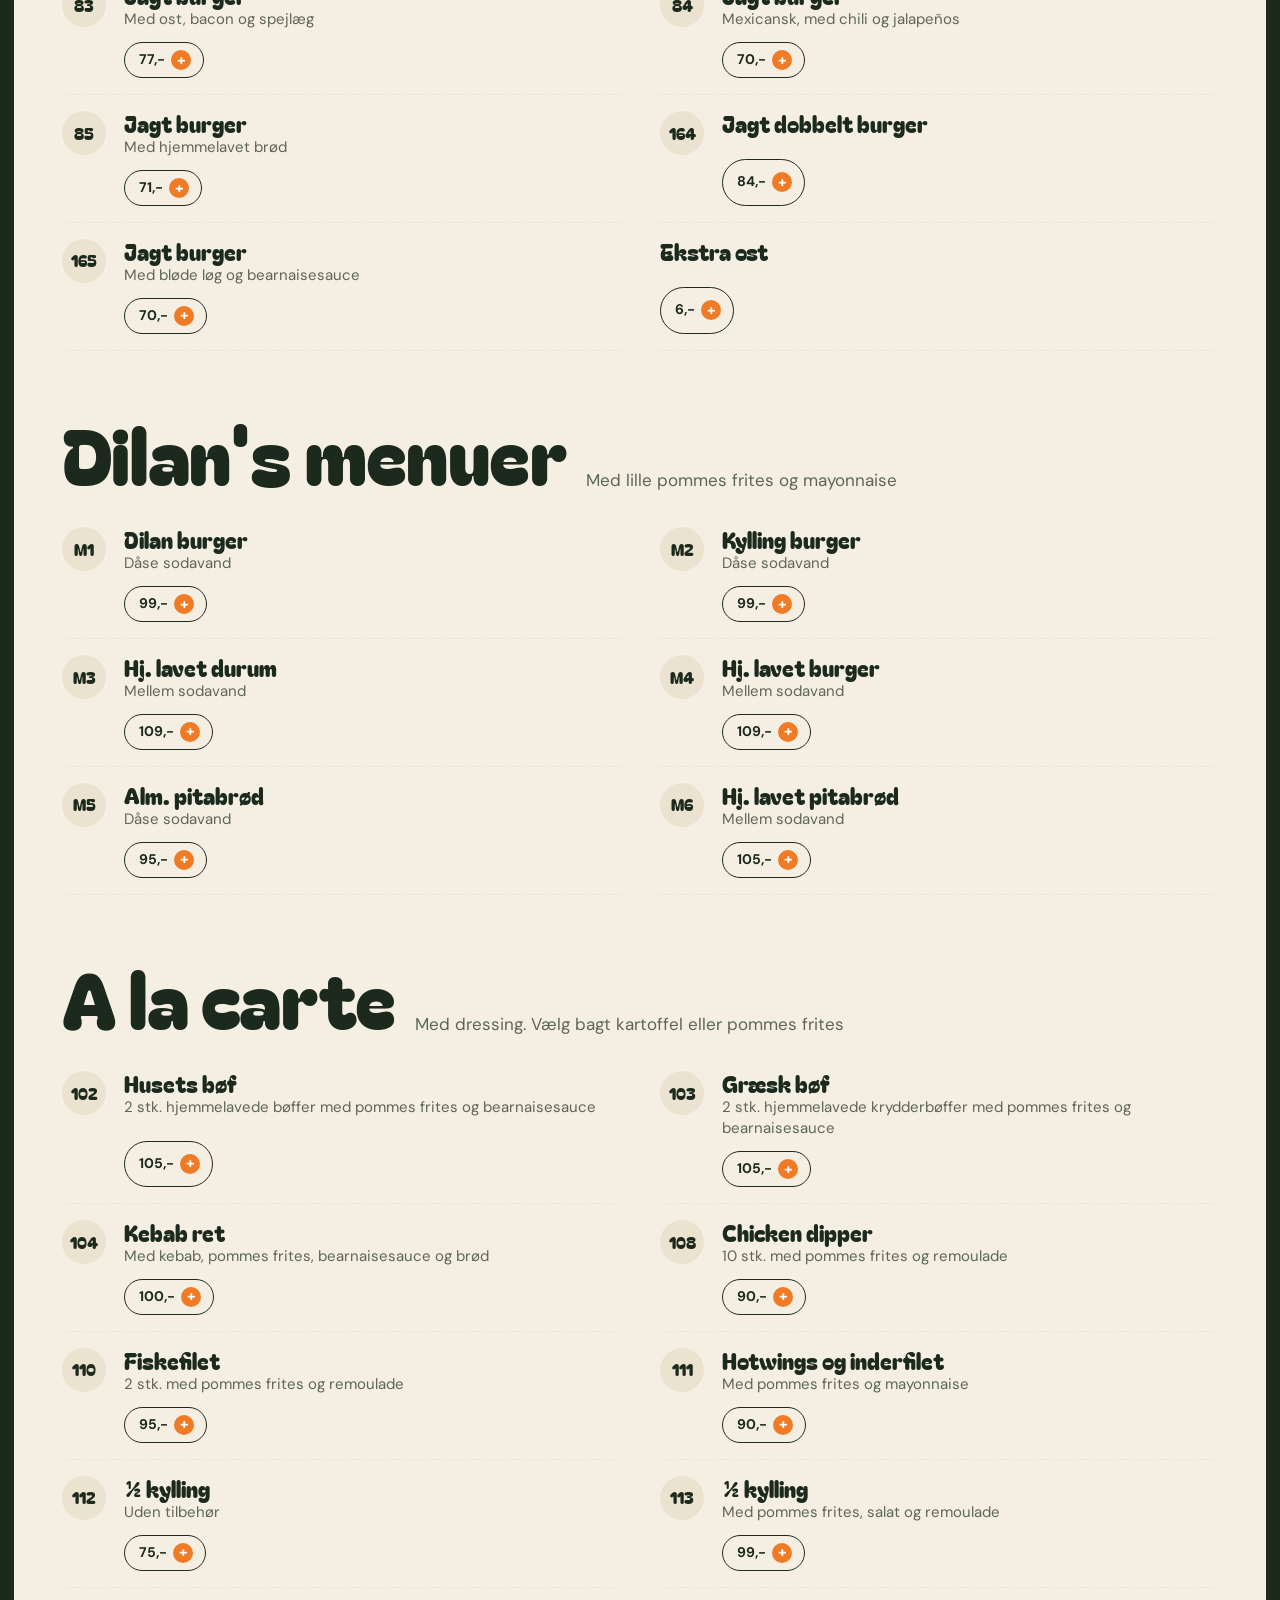
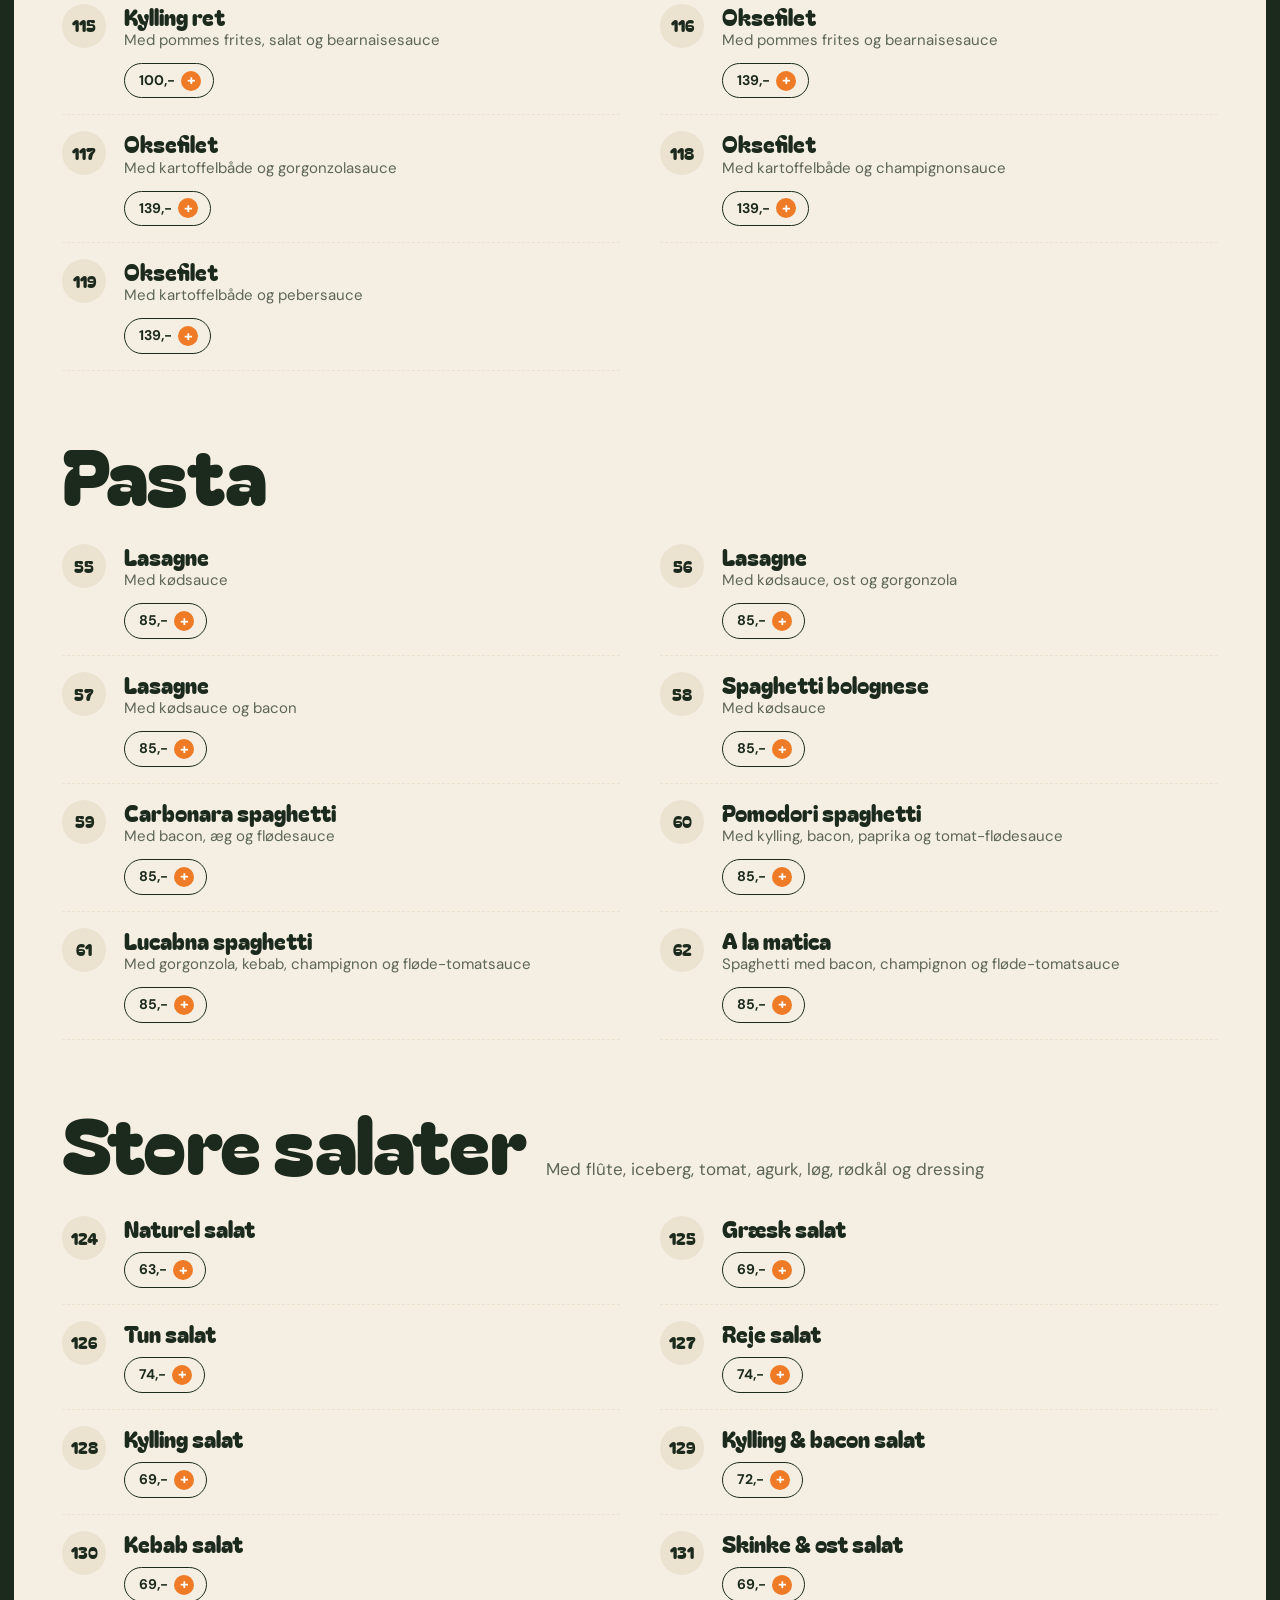
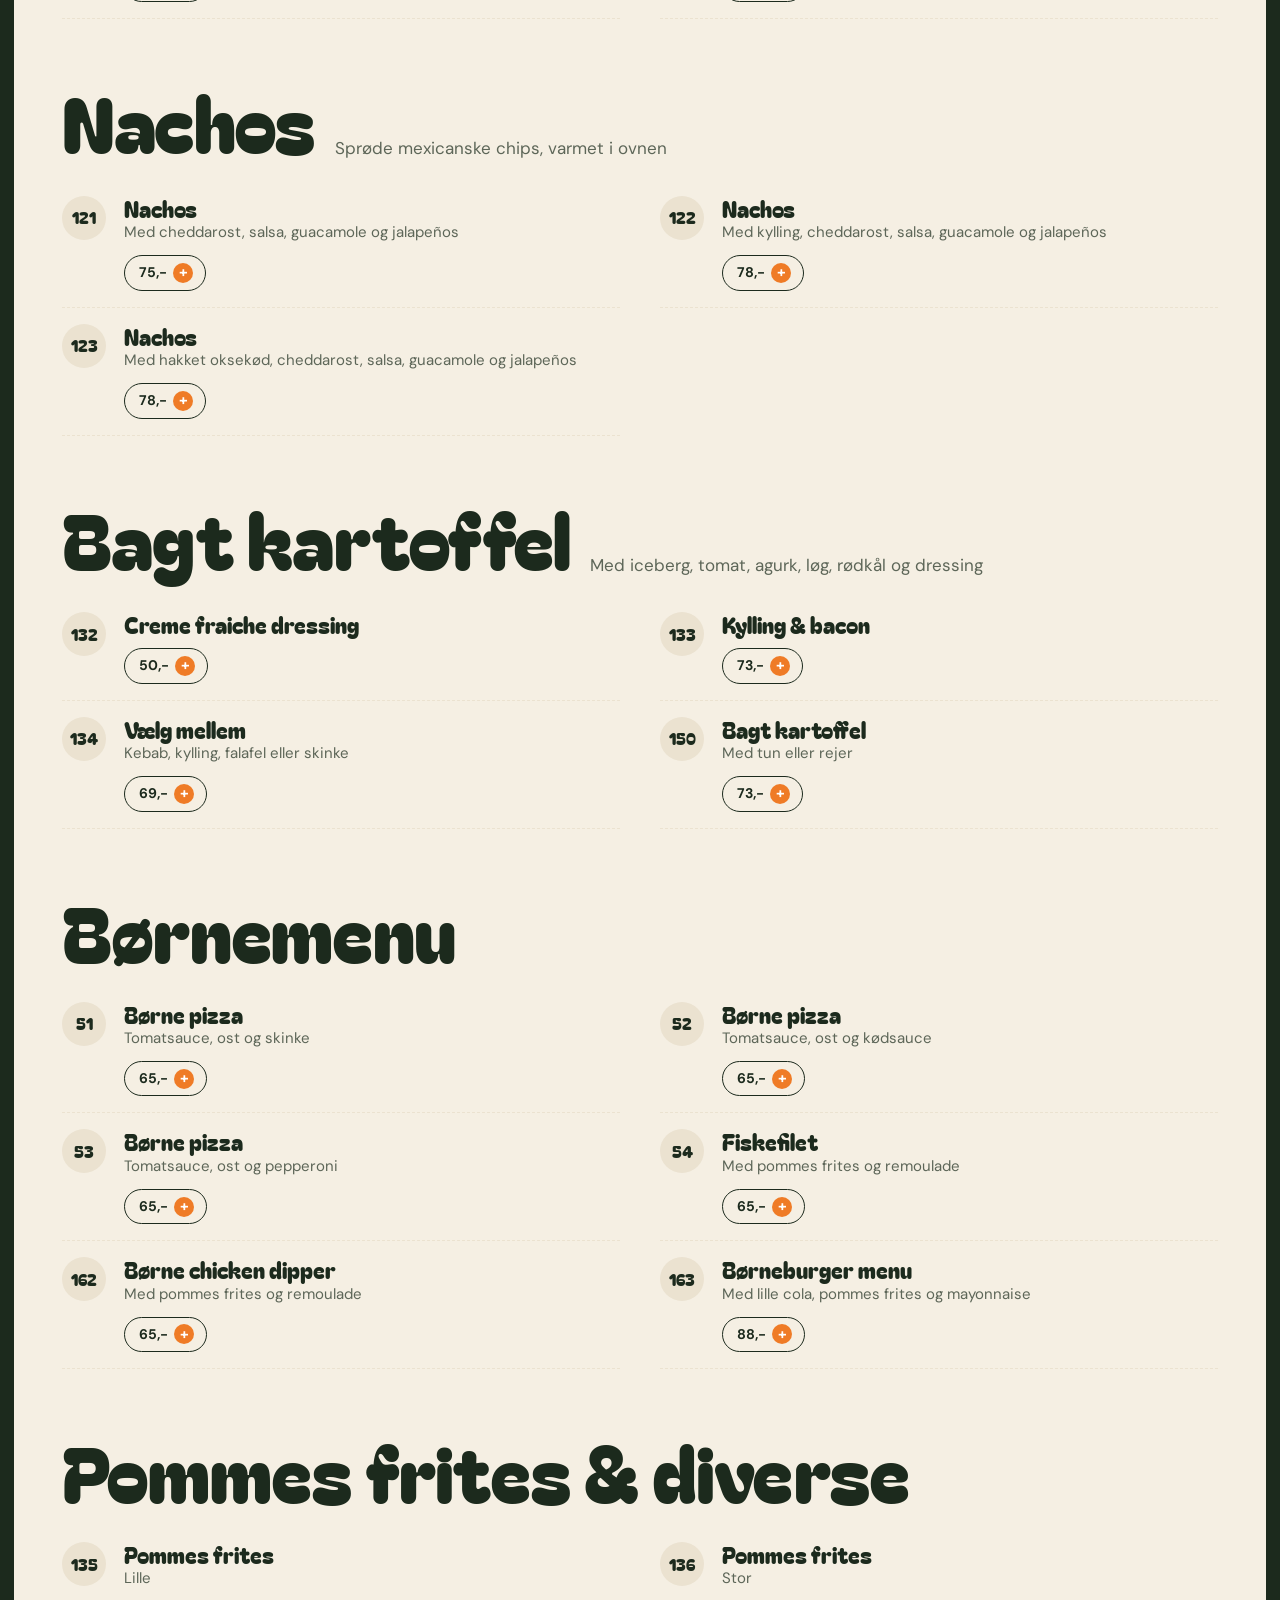
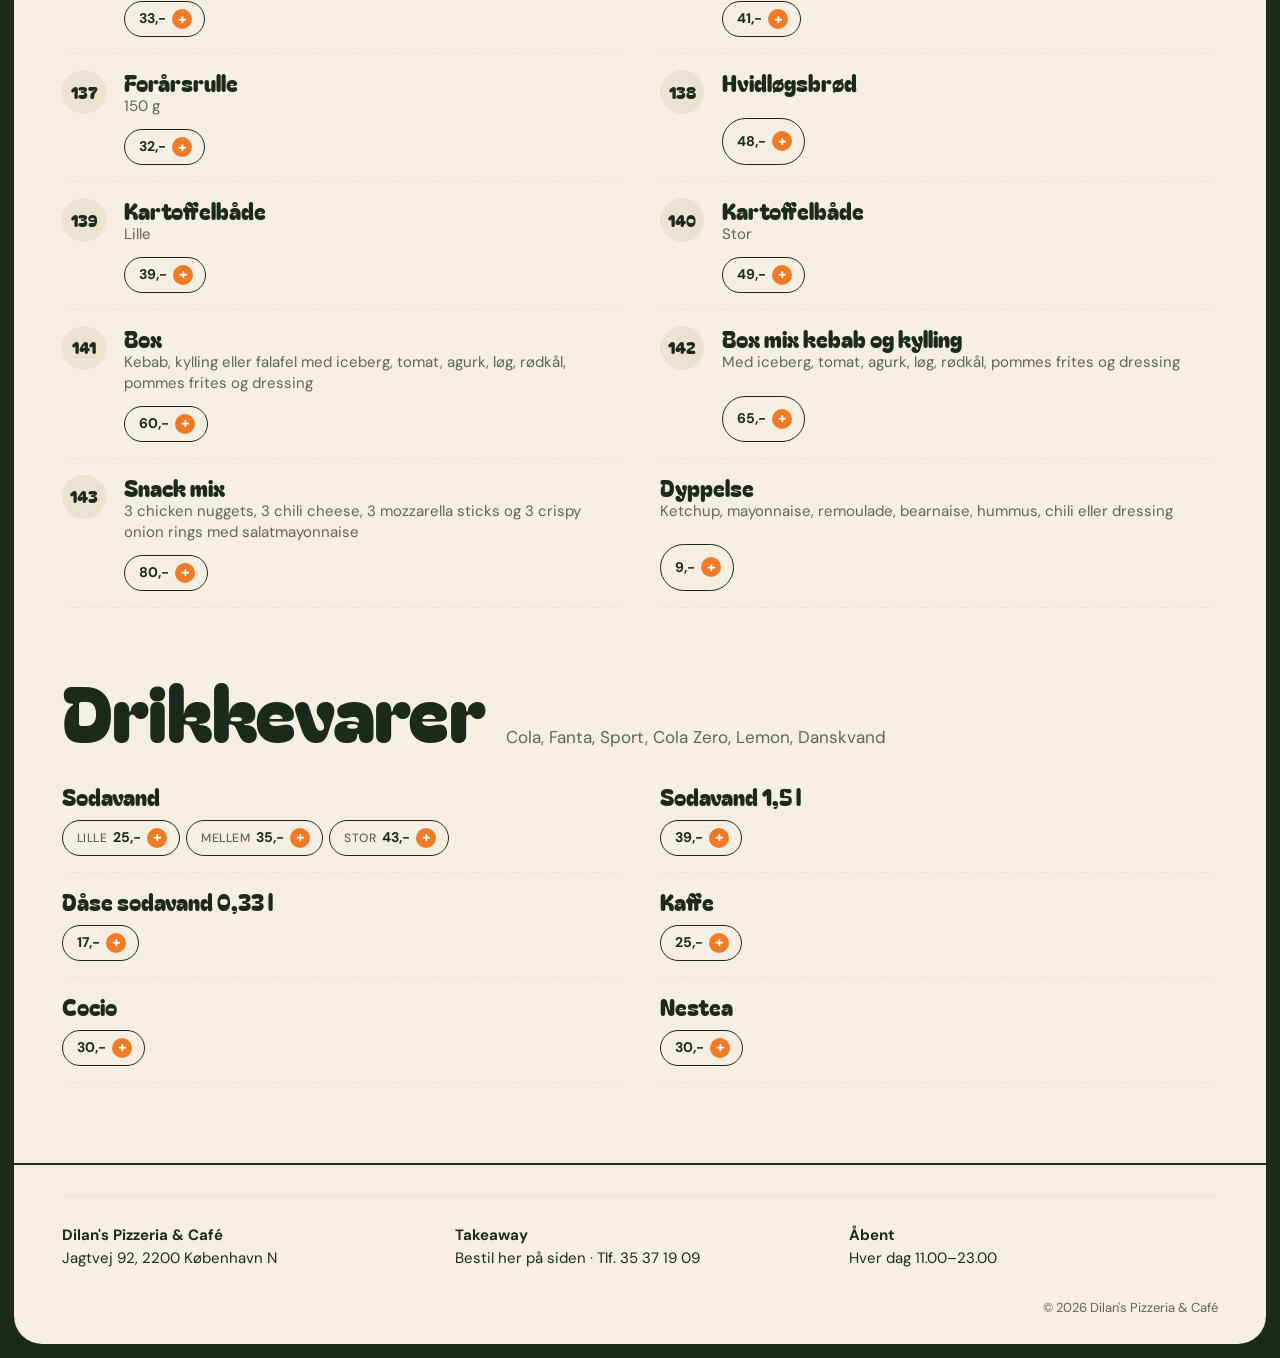
==== commit 660a8df1: "Flyt menulinks til højre og opfordr til at bestille online Topmenuen står nu ved siden af knappen, s" ====
--- a/menu.html
+++ b/menu.html
@@ -22,7 +22,7 @@
         <a href="index.html#saadan">Takeaway</a>
         <a href="index.html#find-os">Find os</a>
       </nav>
-      <a class="btn btn--orange nav__cta" href="tel:+4535371909">Ring og bestil</a>
+      <a class="btn btn--orange nav__cta" href="#menu-list">Bestil her</a>
     </header>
 
     <main>
@@ -52,7 +52,7 @@
     <footer class="footer">
       <div class="footer__cols">
         <p><b>Dilan's Pizzeria &amp; Café</b><br>Jagtvej 92, 2200 København N</p>
-        <p><b>Takeaway</b><br><a href="tel:+4535371909">35 37 19 09</a></p>
+        <p><b>Takeaway</b><br>Bestil her på siden · Tlf. 35 37 19 09</p>
         <p><b>Åbent</b><br>Hver dag 11.00–23.00</p>
       </div>
       <p class="footer__copy">© <span id="year">2026</span> Dilan's Pizzeria &amp; Café</p>
--- a/styles.css
+++ b/styles.css
@@ -75,14 +75,14 @@
 
 /* Nav */
 .nav {
-  display: flex; align-items: center; justify-content: space-between; gap: 20px;
+  display: flex; align-items: center; gap: 12px 20px;
   padding: 22px clamp(18px, 4vw, 48px);
   position: relative; z-index: 5;
 }
 .nav__logo { text-decoration: none; display: flex; flex-direction: column; line-height: 1; }
 .logo-word { font-family: var(--display); font-size: 30px; color: var(--green); }
 .nav__logo small { font-weight: 700; font-size: 11px; letter-spacing: .14em; text-transform: uppercase; color: var(--orange); margin-top: 4px; }
-.nav__links { display: flex; gap: 8px; }
+.nav__links { display: flex; gap: 8px; margin-left: auto; }
 .nav__links a {
   text-decoration: none; font-weight: 500; font-size: 15px;
   padding: 7px 16px; border: 1.5px solid var(--ink); border-radius: 999px;
@@ -187,6 +187,7 @@
 .way h3 { font-family: var(--display); font-weight: 400; font-size: 34px; line-height: 1; }
 .way p { color: var(--muted); }
 .way p a { color: var(--orange); font-weight: 700; }
+.way__cta { margin-top: 4px; }
 .way .note { color: var(--ink); font-weight: 700; font-size: 15px; }
 
 /* Frokost */
@@ -291,6 +292,7 @@
 @media (max-width: 760px) {
   .frame { margin: 8px; border-radius: 20px; }
   .nav__links { display: none; }
+  .nav__cta { margin-left: auto; }
   .ways__grid, .lunch__inner, .find, .baked__grid { grid-template-columns: 1fr; }
   .baked__img--small { width: 60%; }
   .lunch__visual { height: 300px; }
@@ -305,5 +307,4 @@
 }
 @media (max-width: 480px) {
   .cards { grid-template-columns: 1fr; }
-  .nav__cta { display: none; }
-}
+}
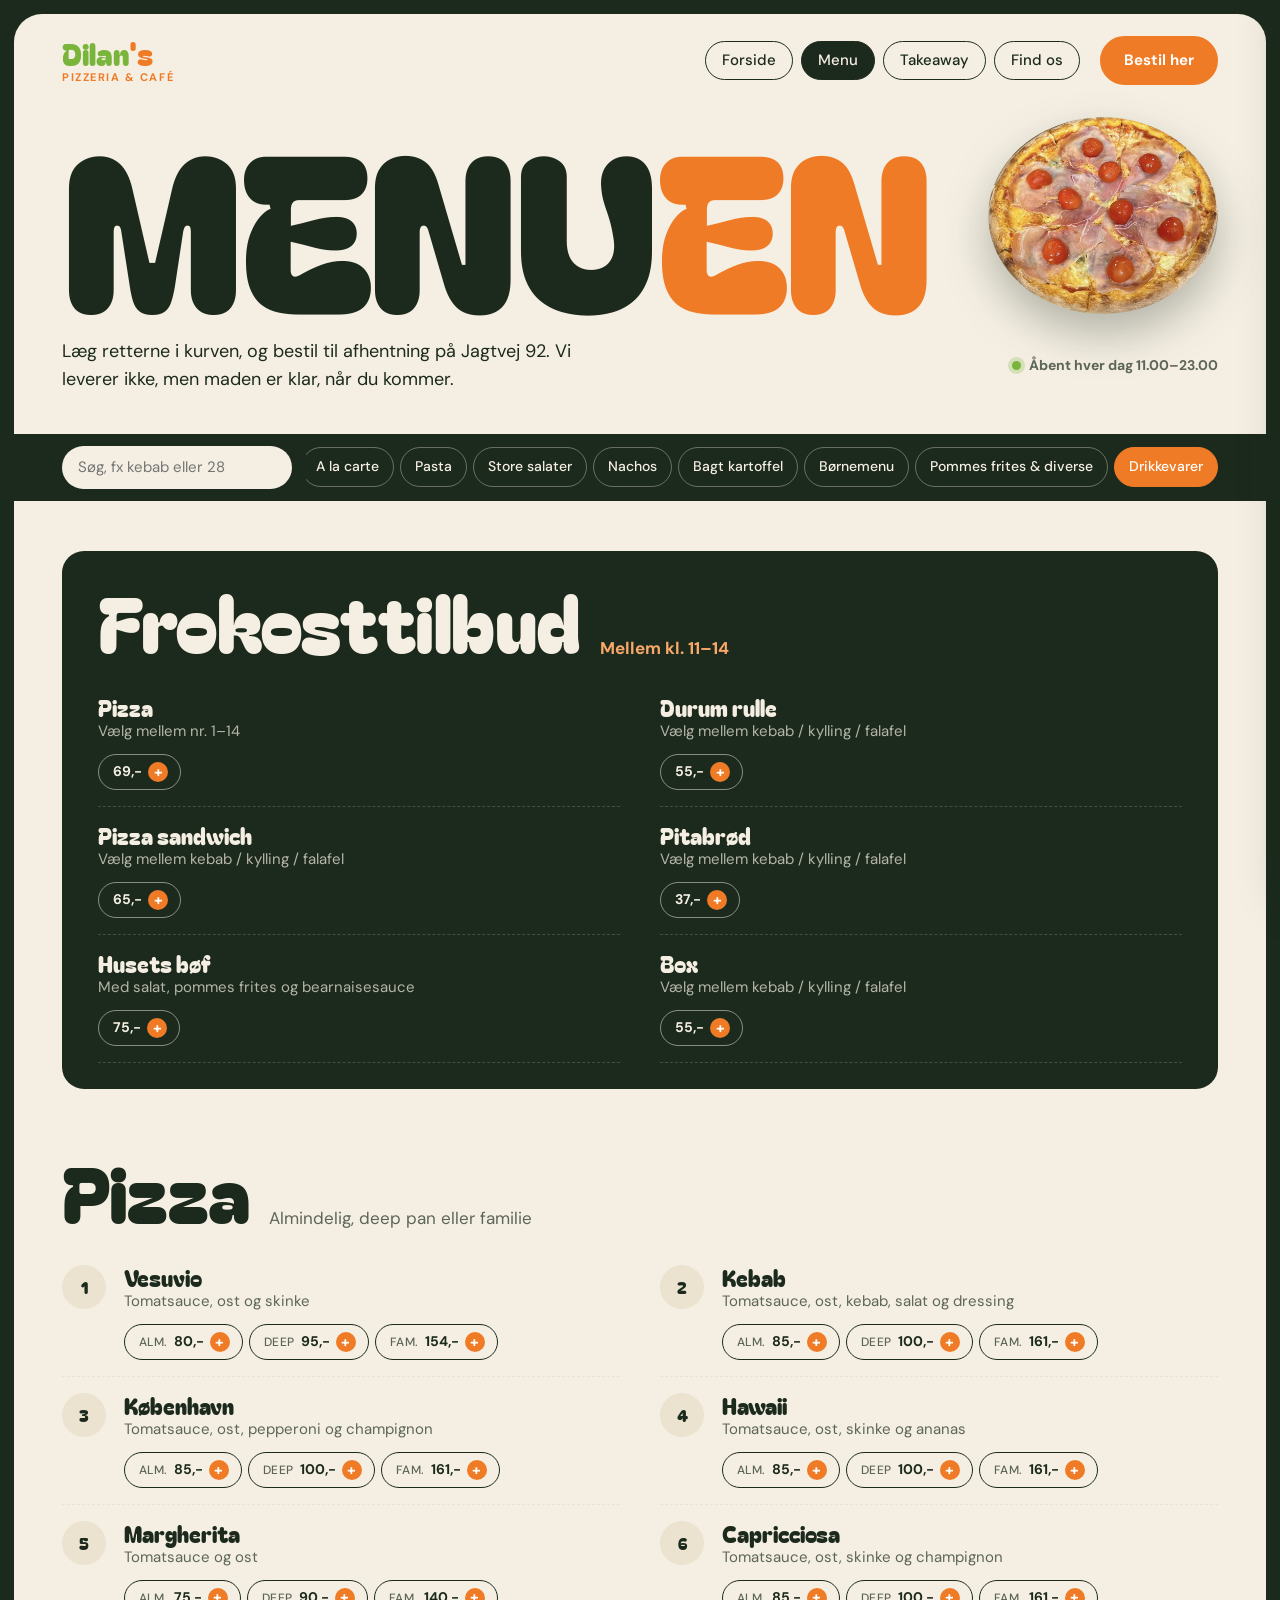
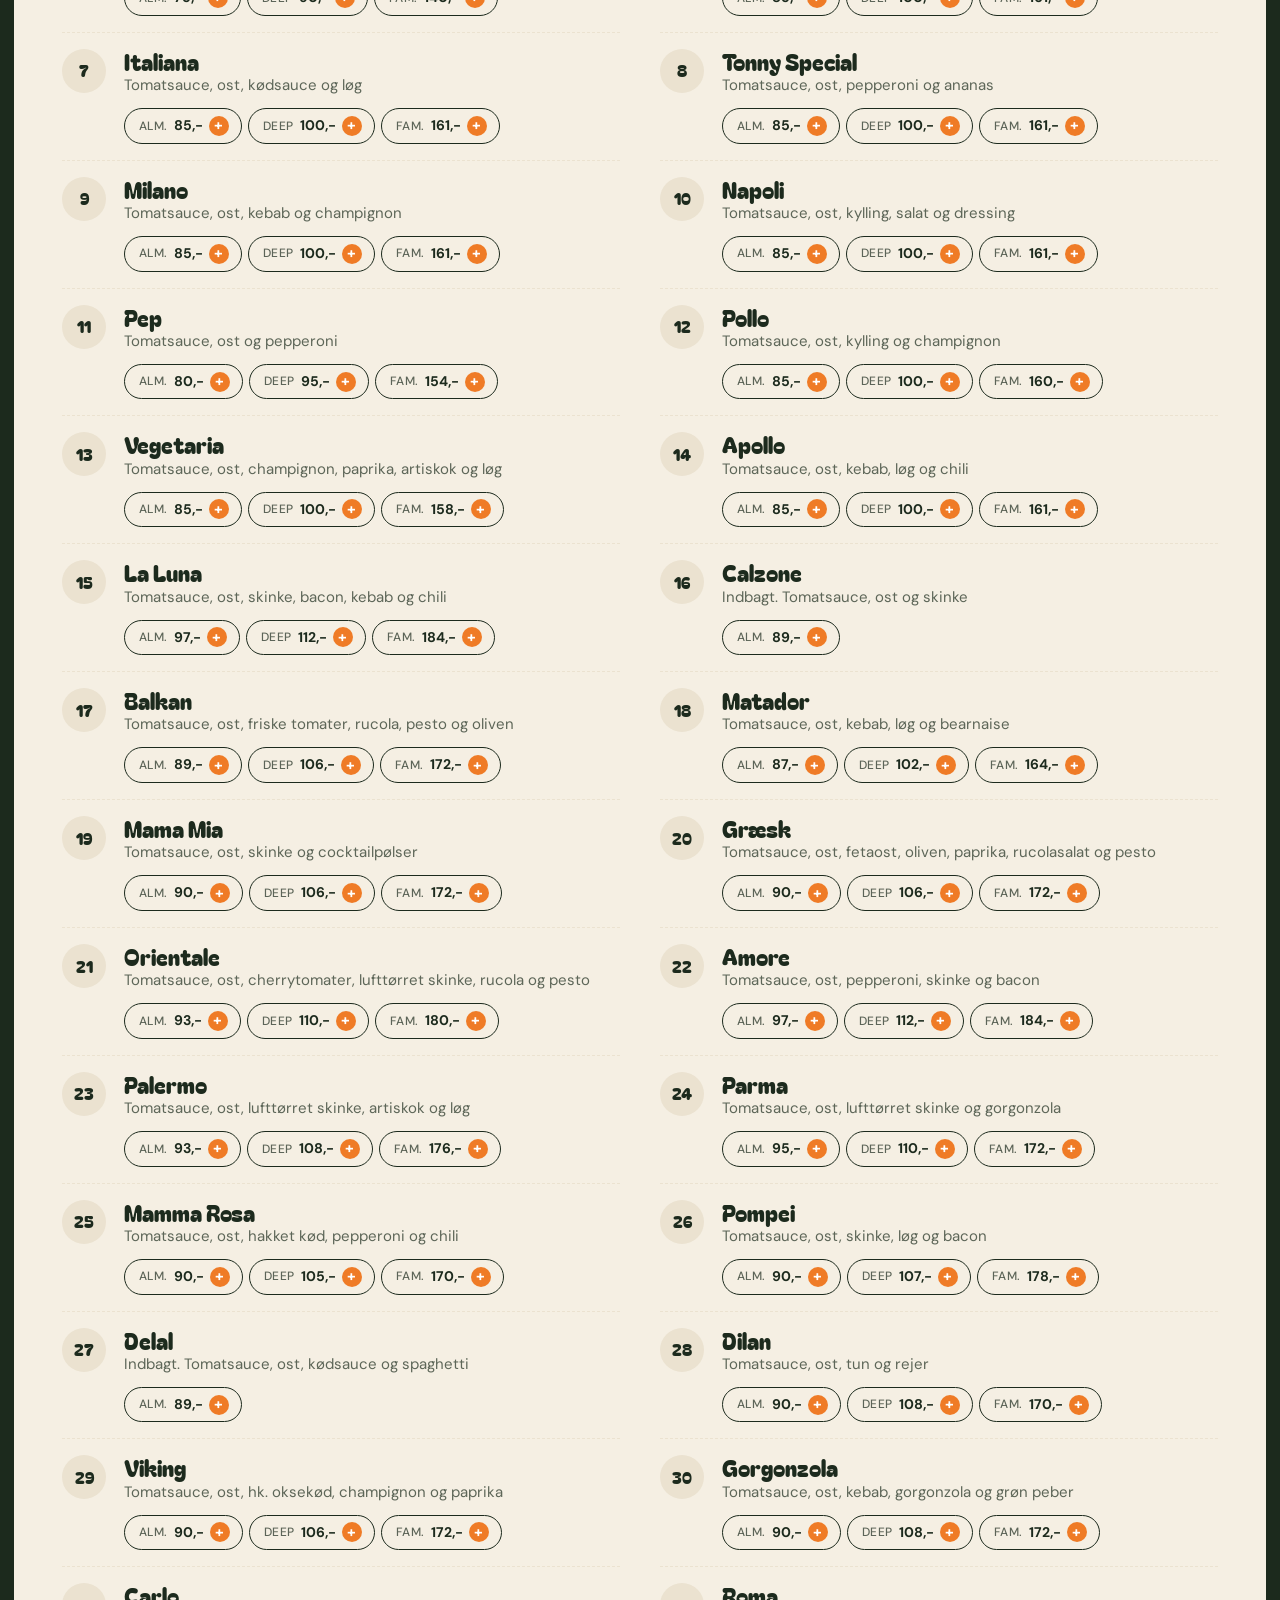
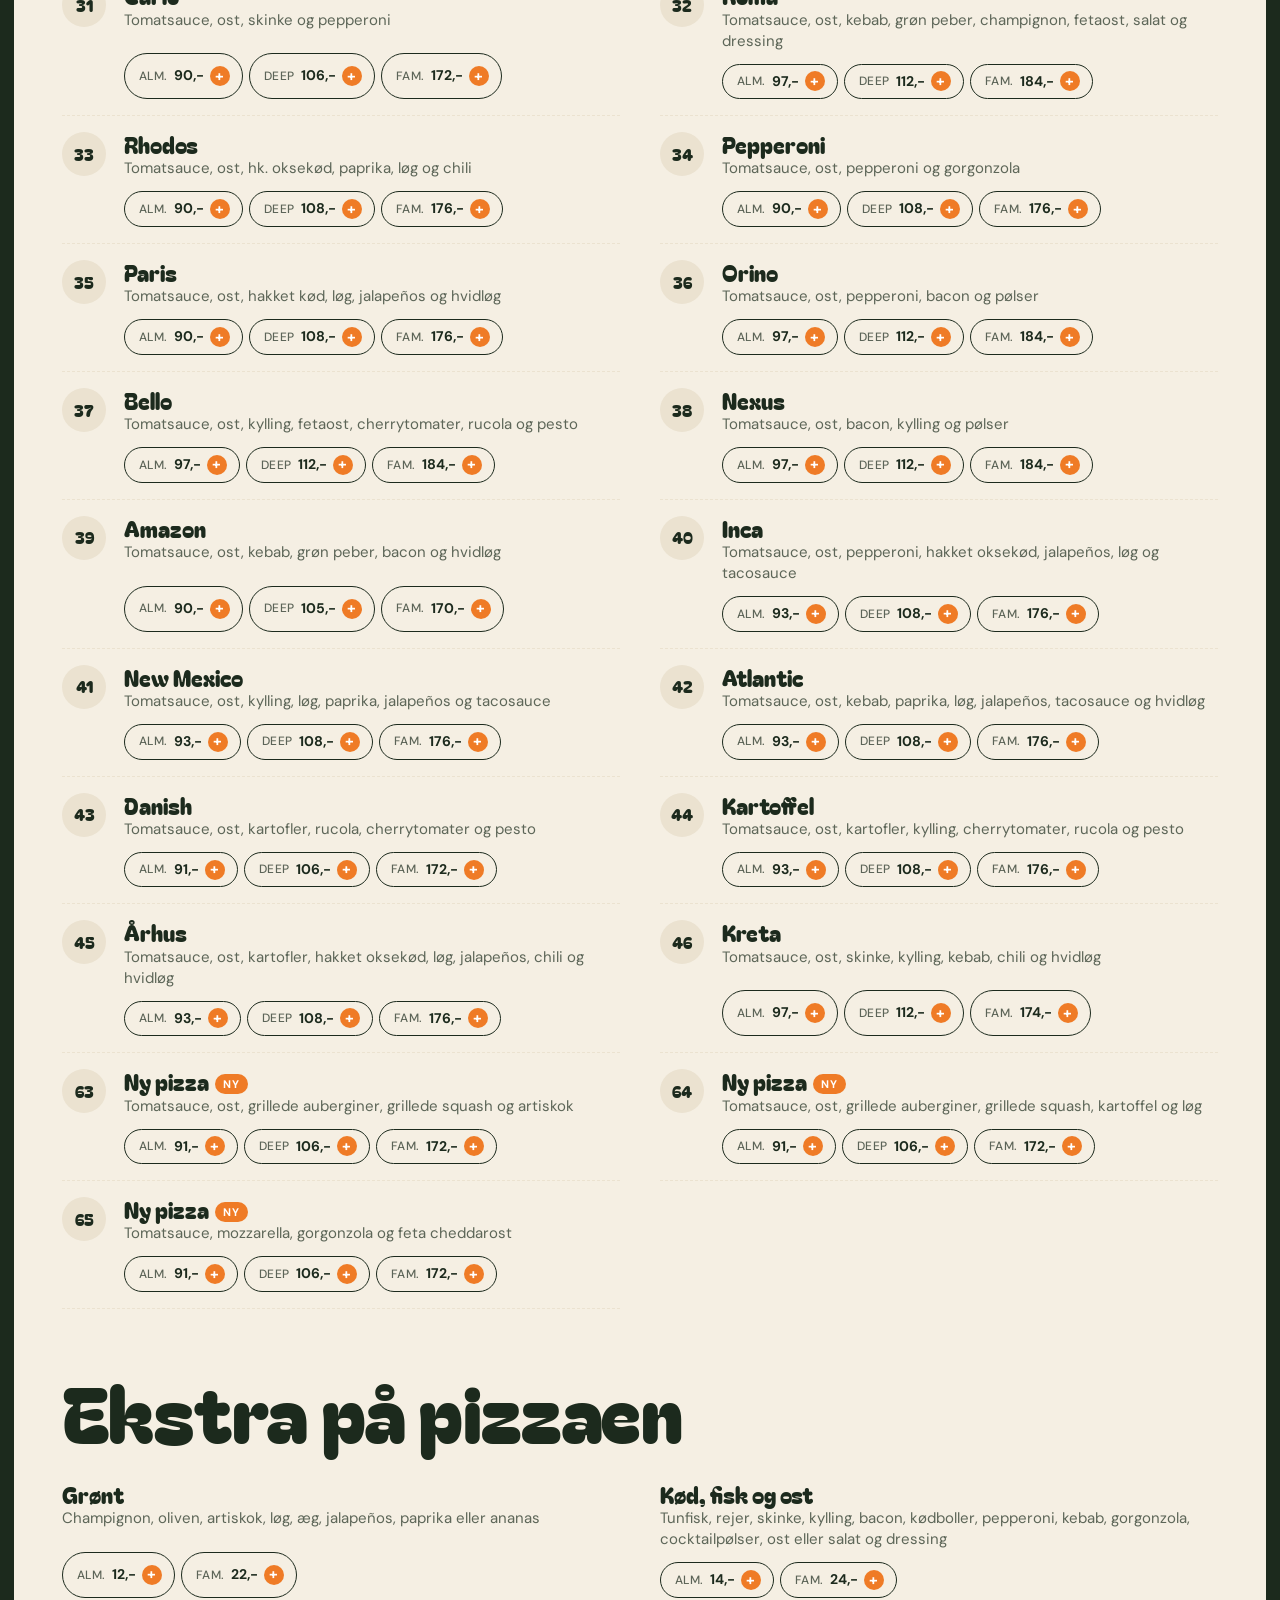
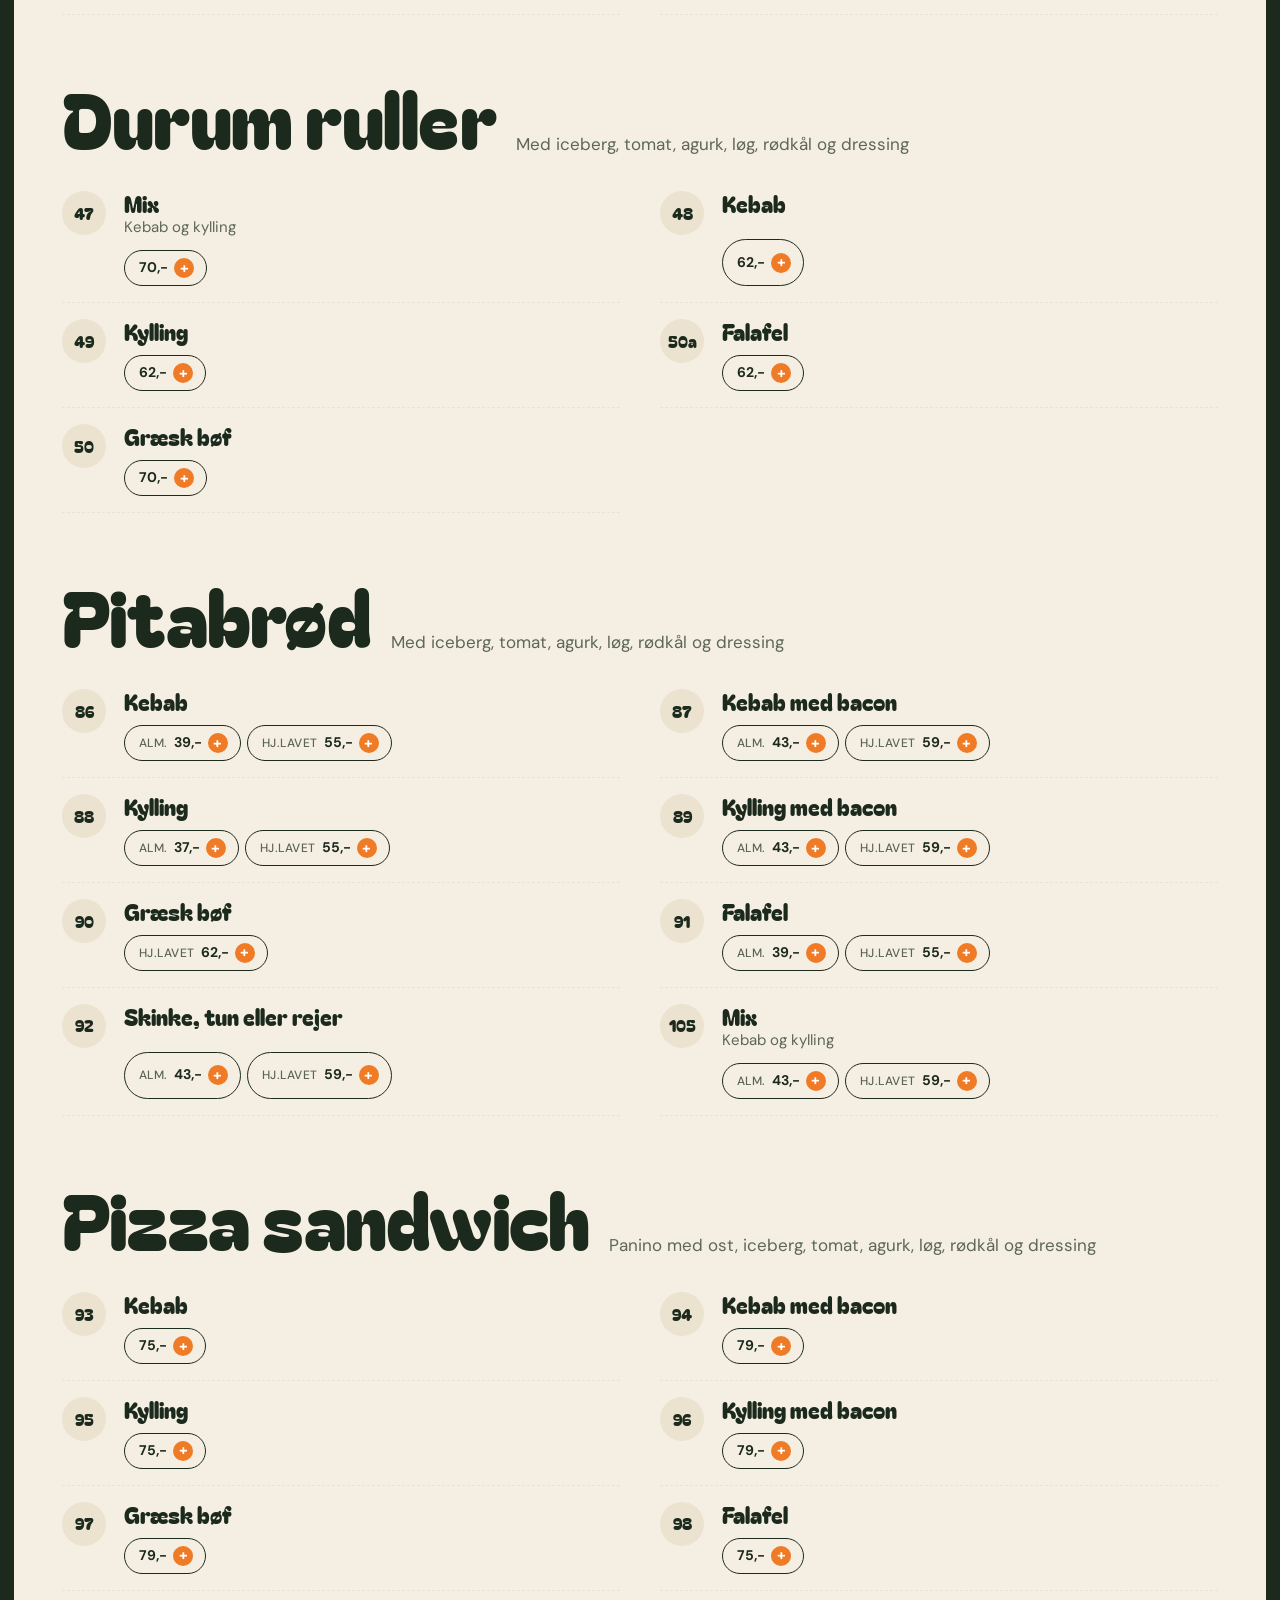
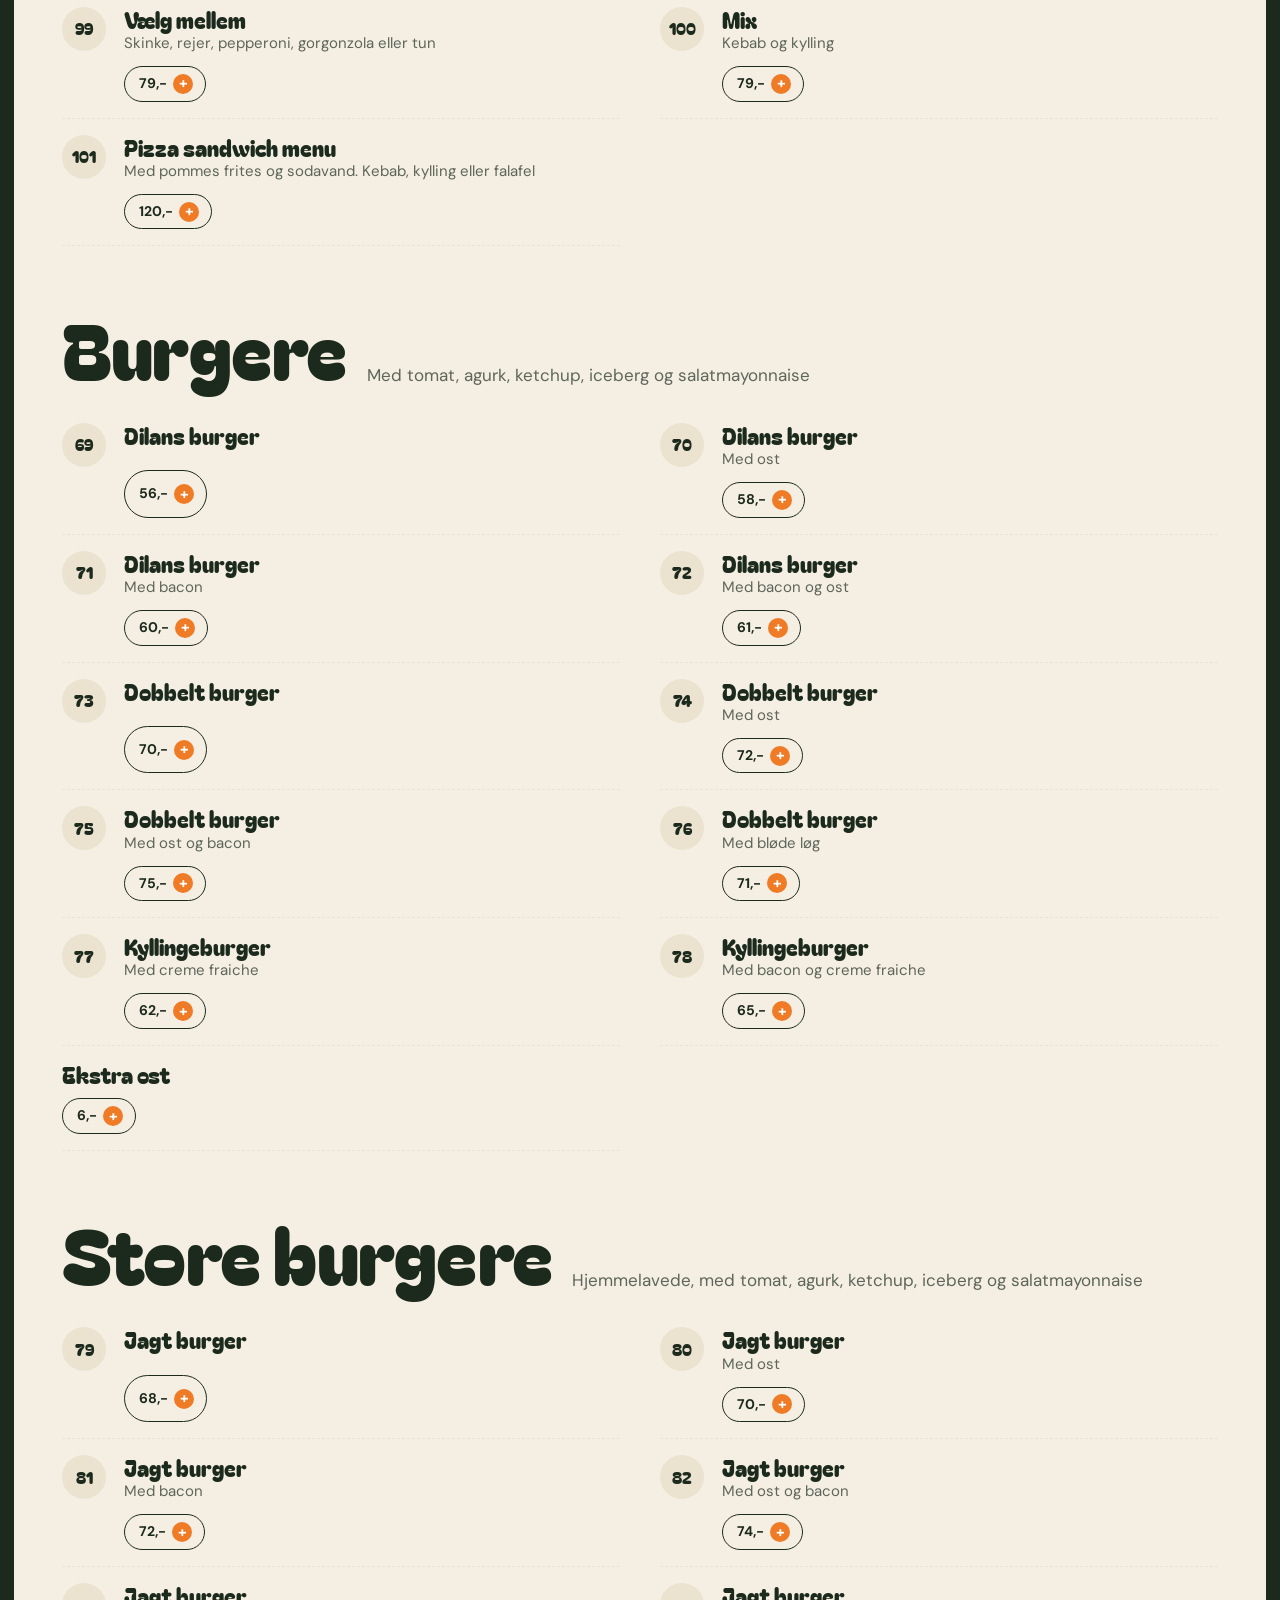
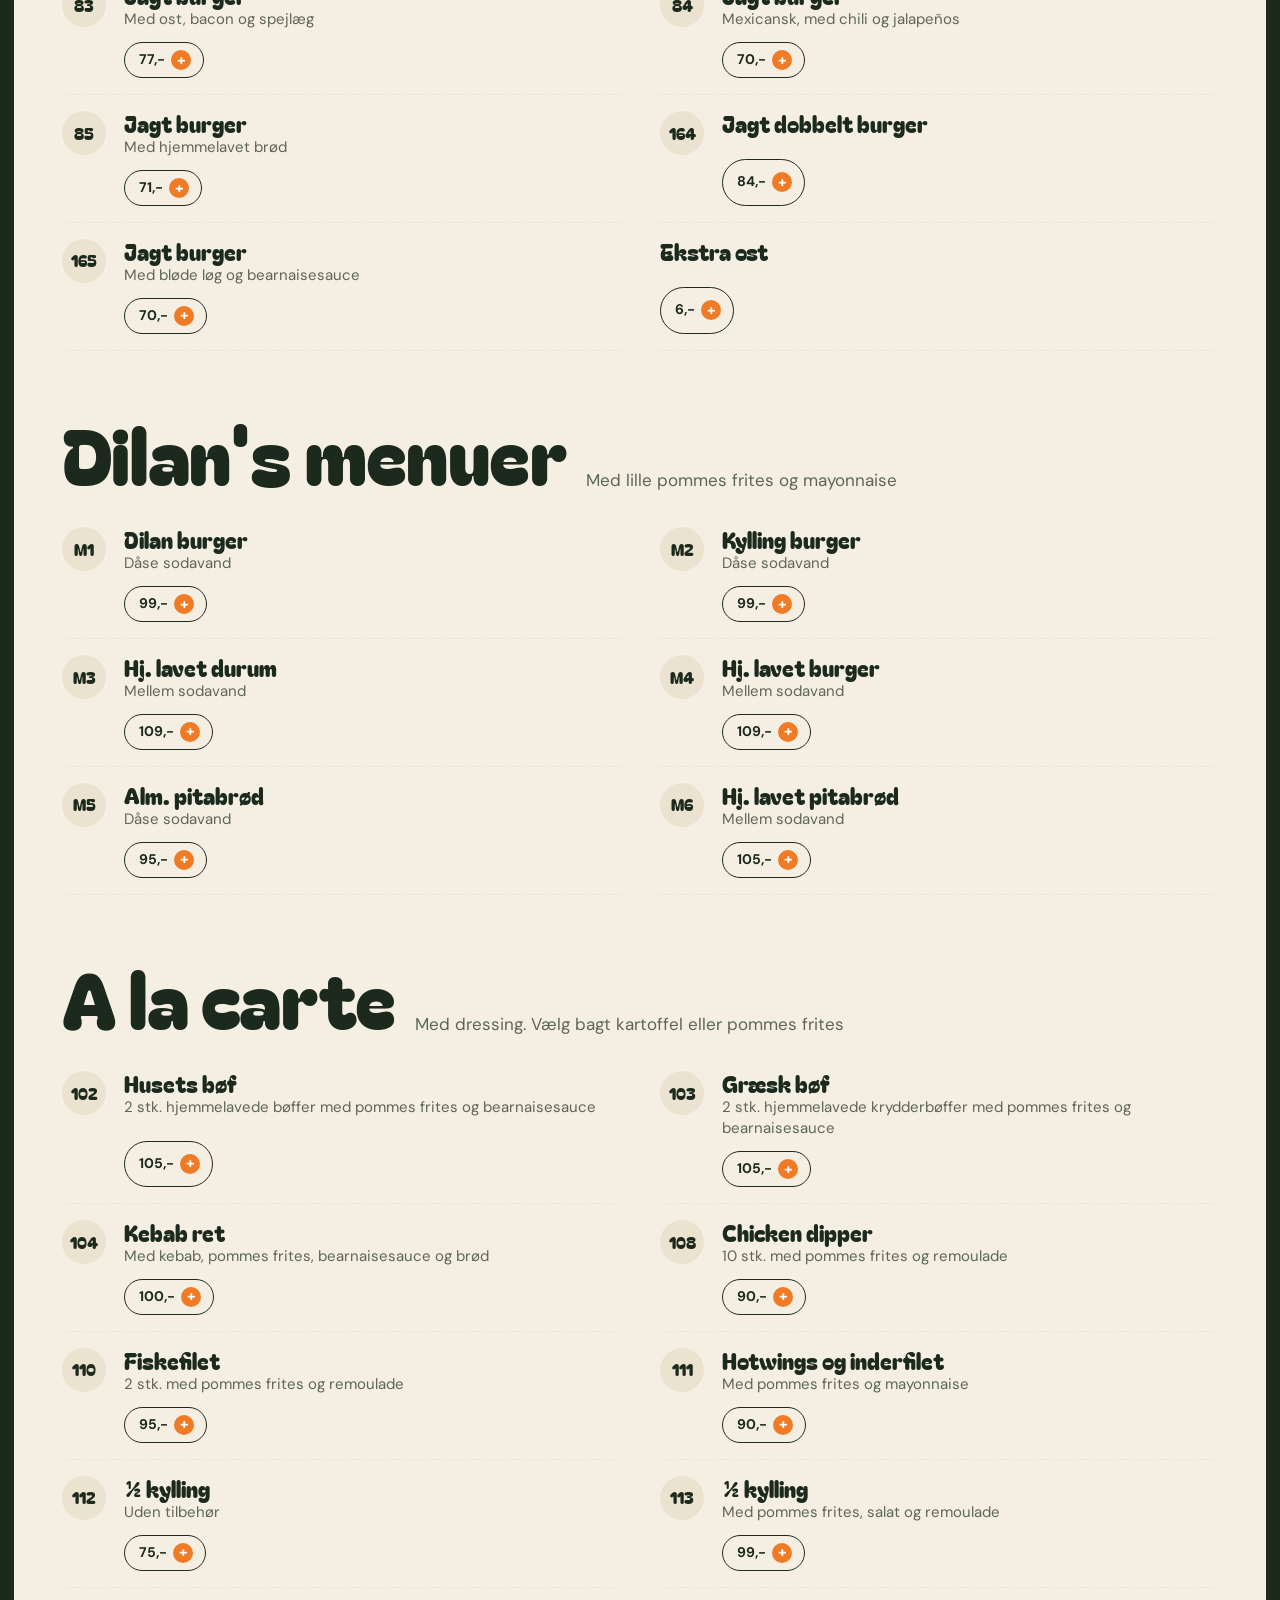
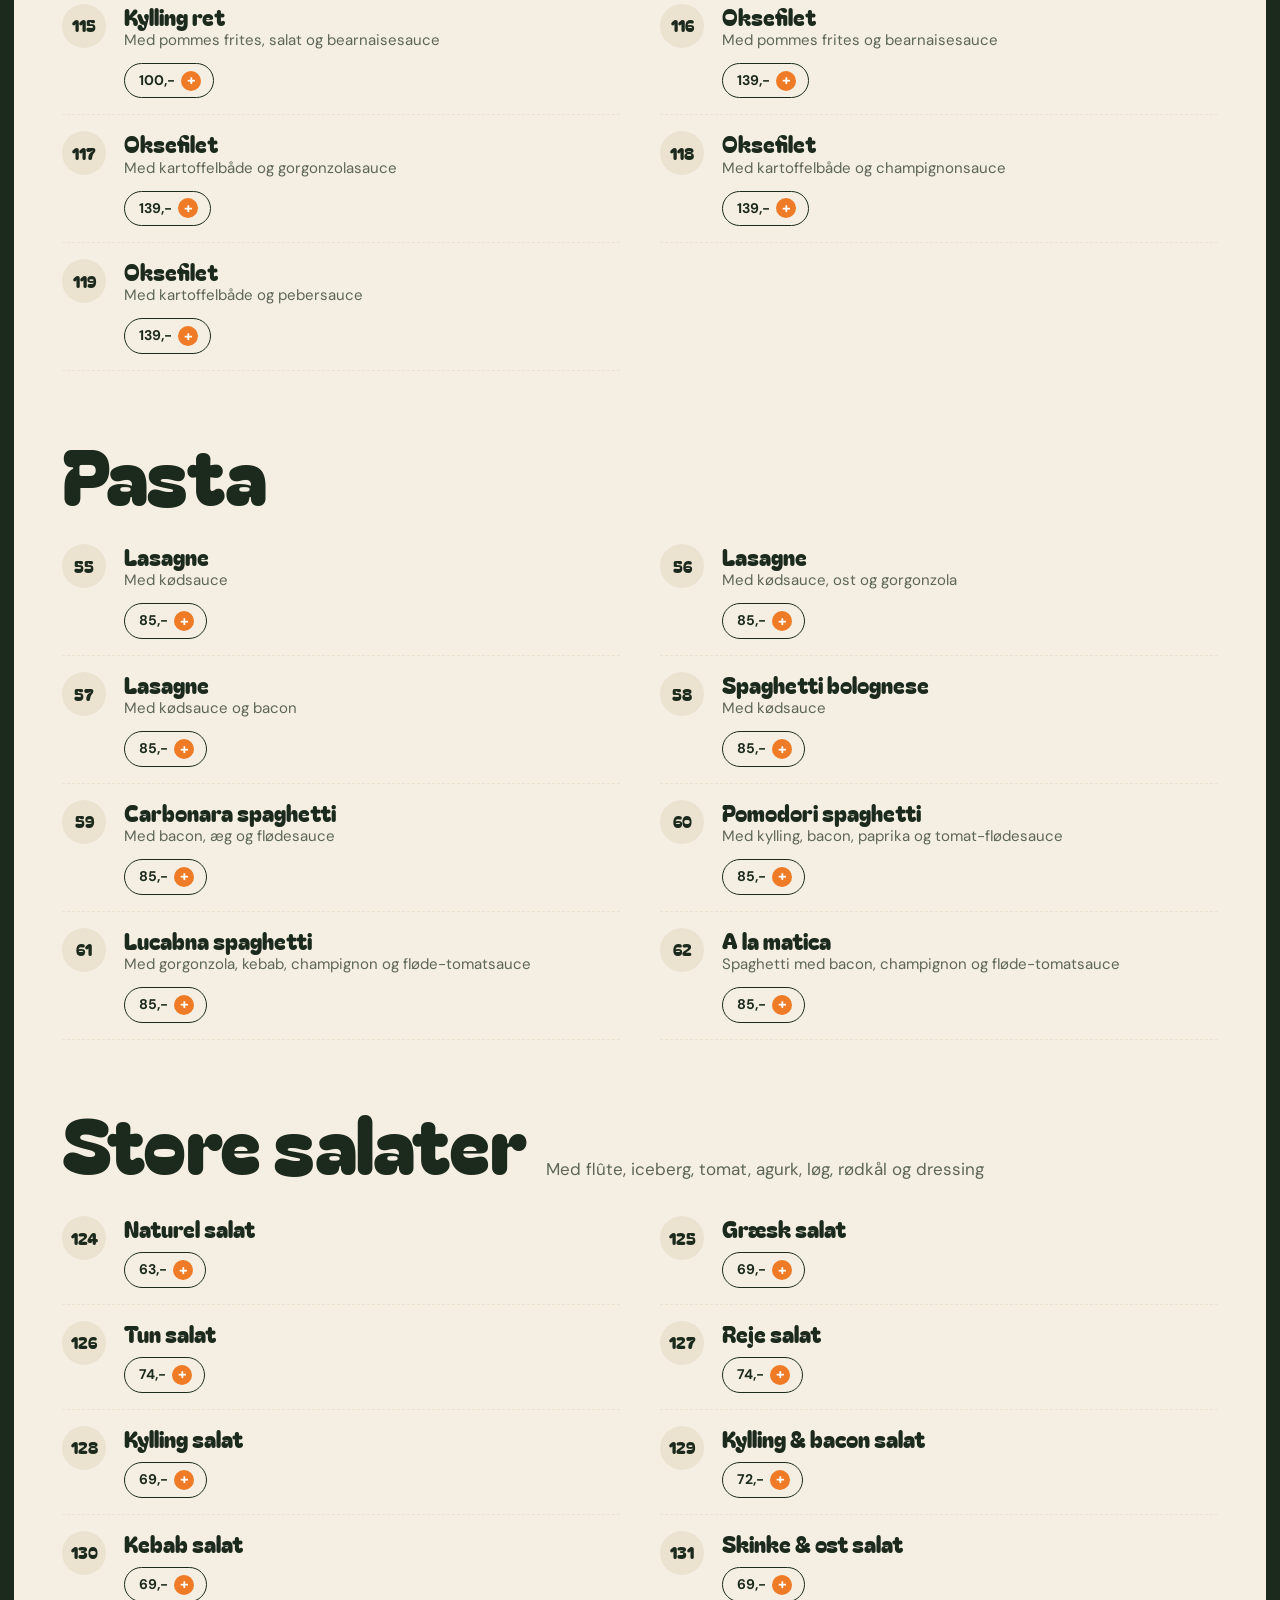
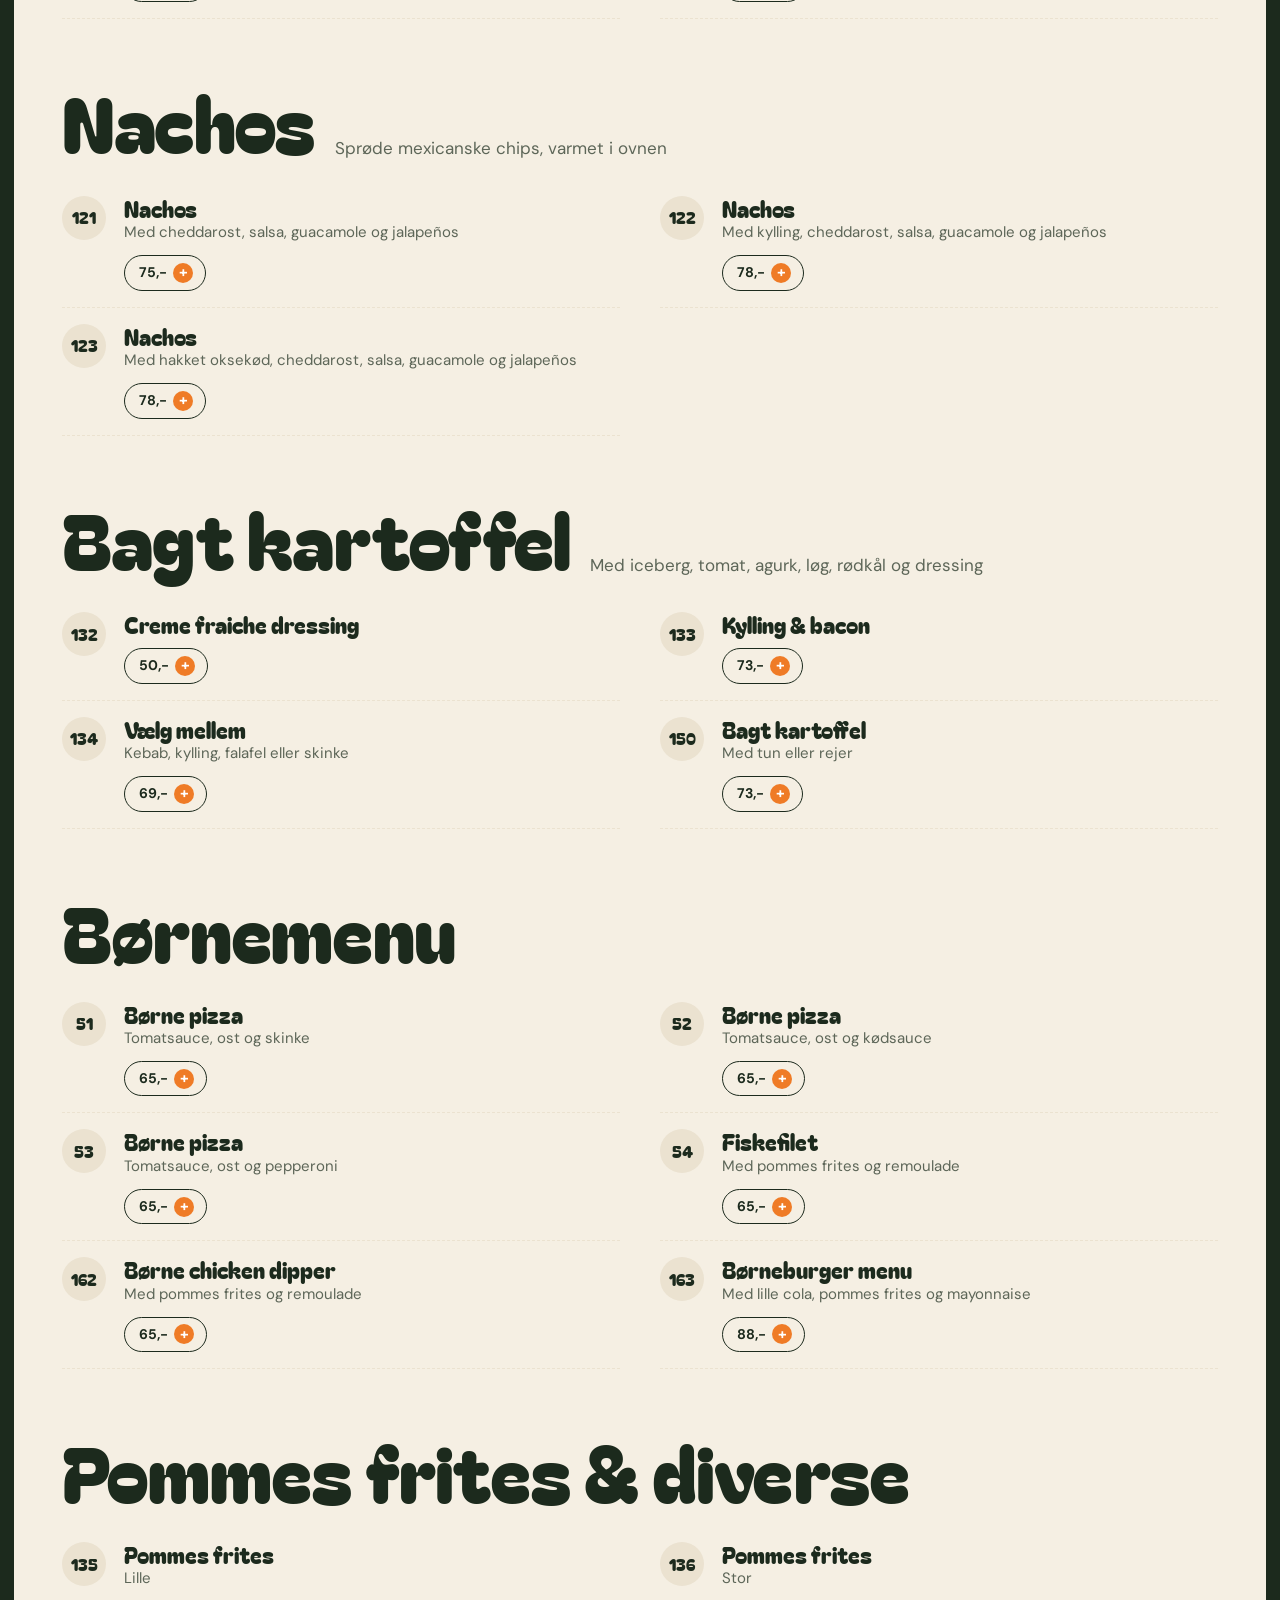
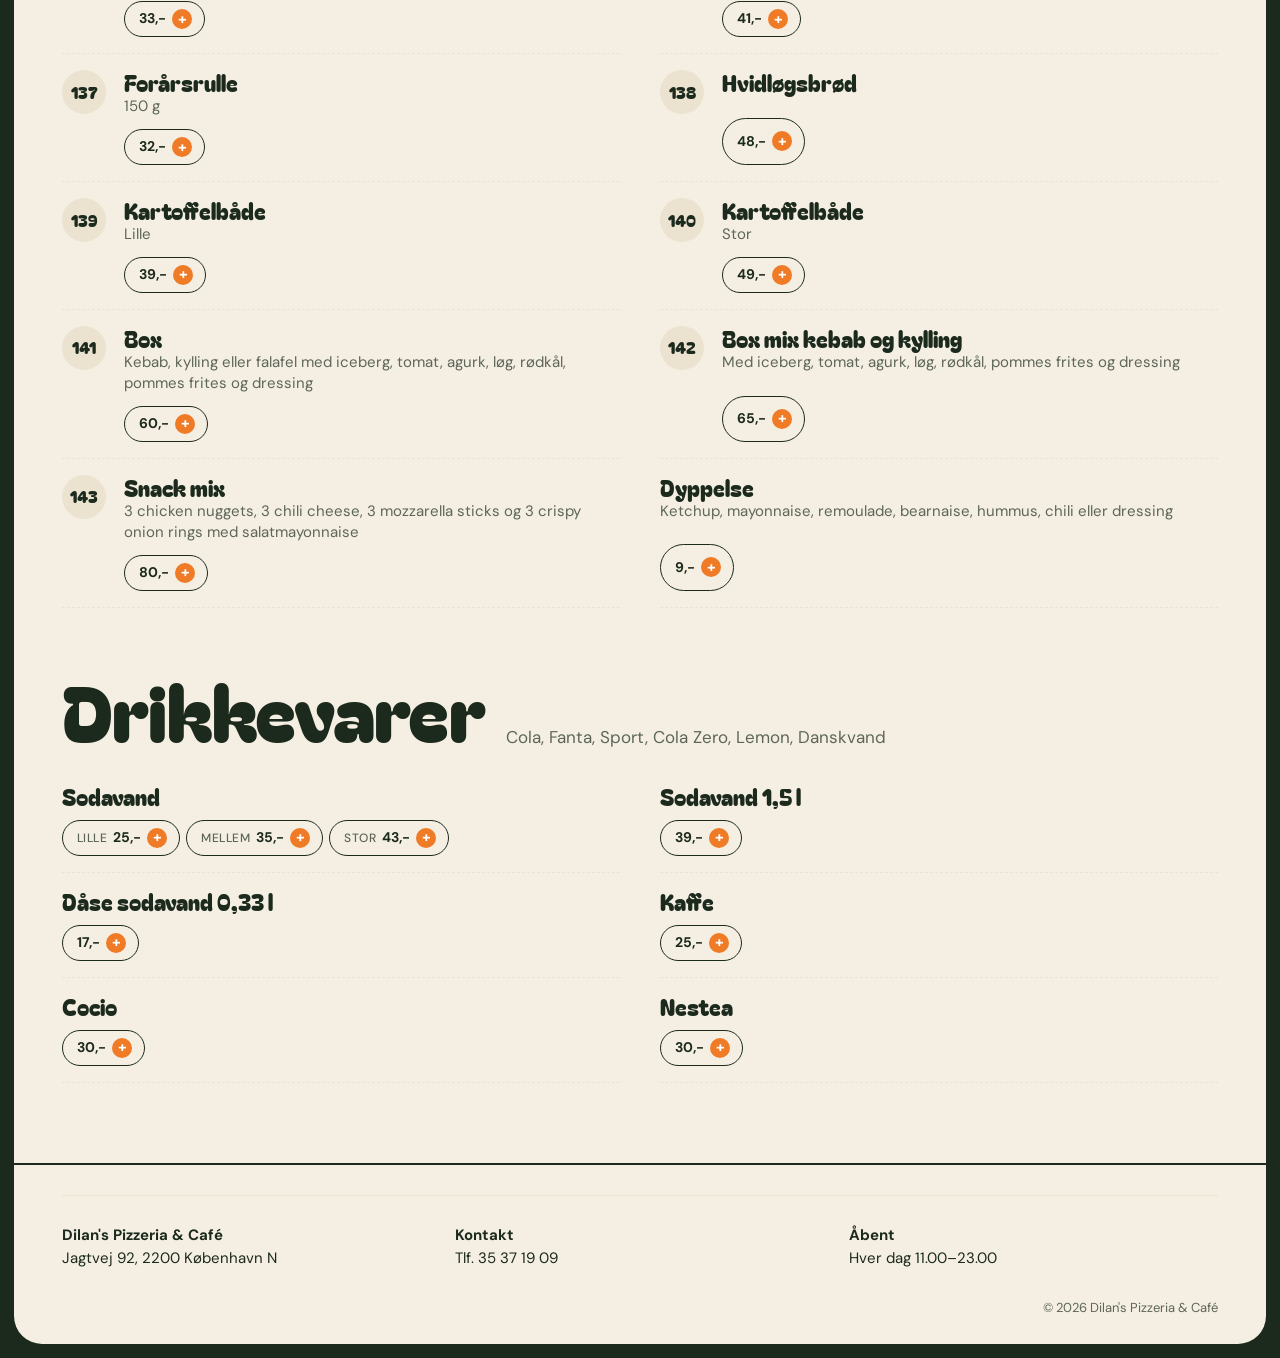
==== commit 18e9d06b: "Skift "Takeaway" til "Kontakt" i bunden af siderne Co-Authored-By: Claude Opus 5.5 <noreply@anthropi" ====
--- a/menu.html
+++ b/menu.html
@@ -52,7 +52,7 @@
     <footer class="footer">
       <div class="footer__cols">
         <p><b>Dilan's Pizzeria &amp; Café</b><br>Jagtvej 92, 2200 København N</p>
-        <p><b>Takeaway</b><br>Bestil her på siden · Tlf. 35 37 19 09</p>
+        <p><b>Kontakt</b><br>Tlf. 35 37 19 09</p>
         <p><b>Åbent</b><br>Hver dag 11.00–23.00</p>
       </div>
       <p class="footer__copy">© <span id="year">2026</span> Dilan's Pizzeria &amp; Café</p>
@@ -101,6 +101,19 @@
       </form>
     </div>
 
+    <div class="cart__step" id="step-sent" hidden>
+      <div class="sent__badge" aria-hidden="true">✓</div>
+      <h3 class="display sent__title">Tak, <span id="sent-name"></span>!</h3>
+      <p class="done__lead">Vi har modtaget din bestilling <b>nr. <span id="sent-id"></span></b>, og køkkenet går i gang.</p>
+      <dl class="sent__facts">
+        <div><dt>Afhentning</dt><dd id="sent-time"></dd></div>
+        <div><dt>Adresse</dt><dd>Jagtvej 92, 2200 København N</dd></div>
+        <div><dt>Betaling</dt><dd>Når du henter, <span id="sent-total"></span></dd></div>
+      </dl>
+      <p class="cart__fine">Skal du ændre noget, så ring på 35 37 19 09 og oplys bestillingsnummeret.</p>
+      <button class="btn btn--ghost sent__new" id="sent-new" type="button">Ny bestilling</button>
+    </div>
+
     <div class="cart__step" id="step-done" hidden>
       <p class="done__lead">Ring til os og læs din bestilling op, så går vi i gang med det samme.</p>
       <a class="btn btn--orange done__call" href="tel:+4535371909">Ring 35 37 19 09</a>
@@ -115,6 +128,7 @@
 
   <div class="toast" id="toast" role="status" aria-live="polite"></div>
 
+  <script src="site-config.js"></script>
   <script src="menu-data.js"></script>
   <script src="menu.js"></script>
 </body>
--- a/styles.css
+++ b/styles.css
@@ -54,6 +54,7 @@
 
 /* Knapper */
 .btn {
+  font-family: inherit; cursor: pointer;
   display: inline-flex; align-items: center; justify-content: center;
   padding: 14px 26px; border-radius: 999px;
   font-weight: 700; text-decoration: none; font-size: 16px;
--- a/menu.css
+++ b/menu.css
@@ -162,6 +162,13 @@
 }
 .done__actions { display: flex; gap: 8px; flex-wrap: wrap; }
 .done__actions .btn { flex: 1; padding: 11px 16px; font-size: 15px; }
+.sent__badge { width: 64px; height: 64px; border-radius: 50%; background: var(--green); color: #fff; display: grid; place-items: center; font-size: 32px; font-weight: 700; margin-bottom: 14px; animation: pop .5s ease; }
+.sent__title { font-size: 40px; margin-bottom: 10px; }
+.sent__facts { display: grid; gap: 10px; margin: 18px 0; padding: 16px; background: #fff; border: 1.5px solid var(--ink); border-radius: 16px; }
+.sent__facts div { display: grid; grid-template-columns: 100px 1fr; gap: 10px; }
+.sent__facts dt { font-size: 12px; font-weight: 700; text-transform: uppercase; letter-spacing: .08em; color: var(--muted); padding-top: 3px; }
+.sent__facts dd { font-weight: 700; }
+.sent__new { width: 100%; margin-top: 16px; }
 .done__clear { margin-top: 18px; background: none; border: 0; font: inherit; color: var(--muted); text-decoration: underline; cursor: pointer; }
 
 .toast {
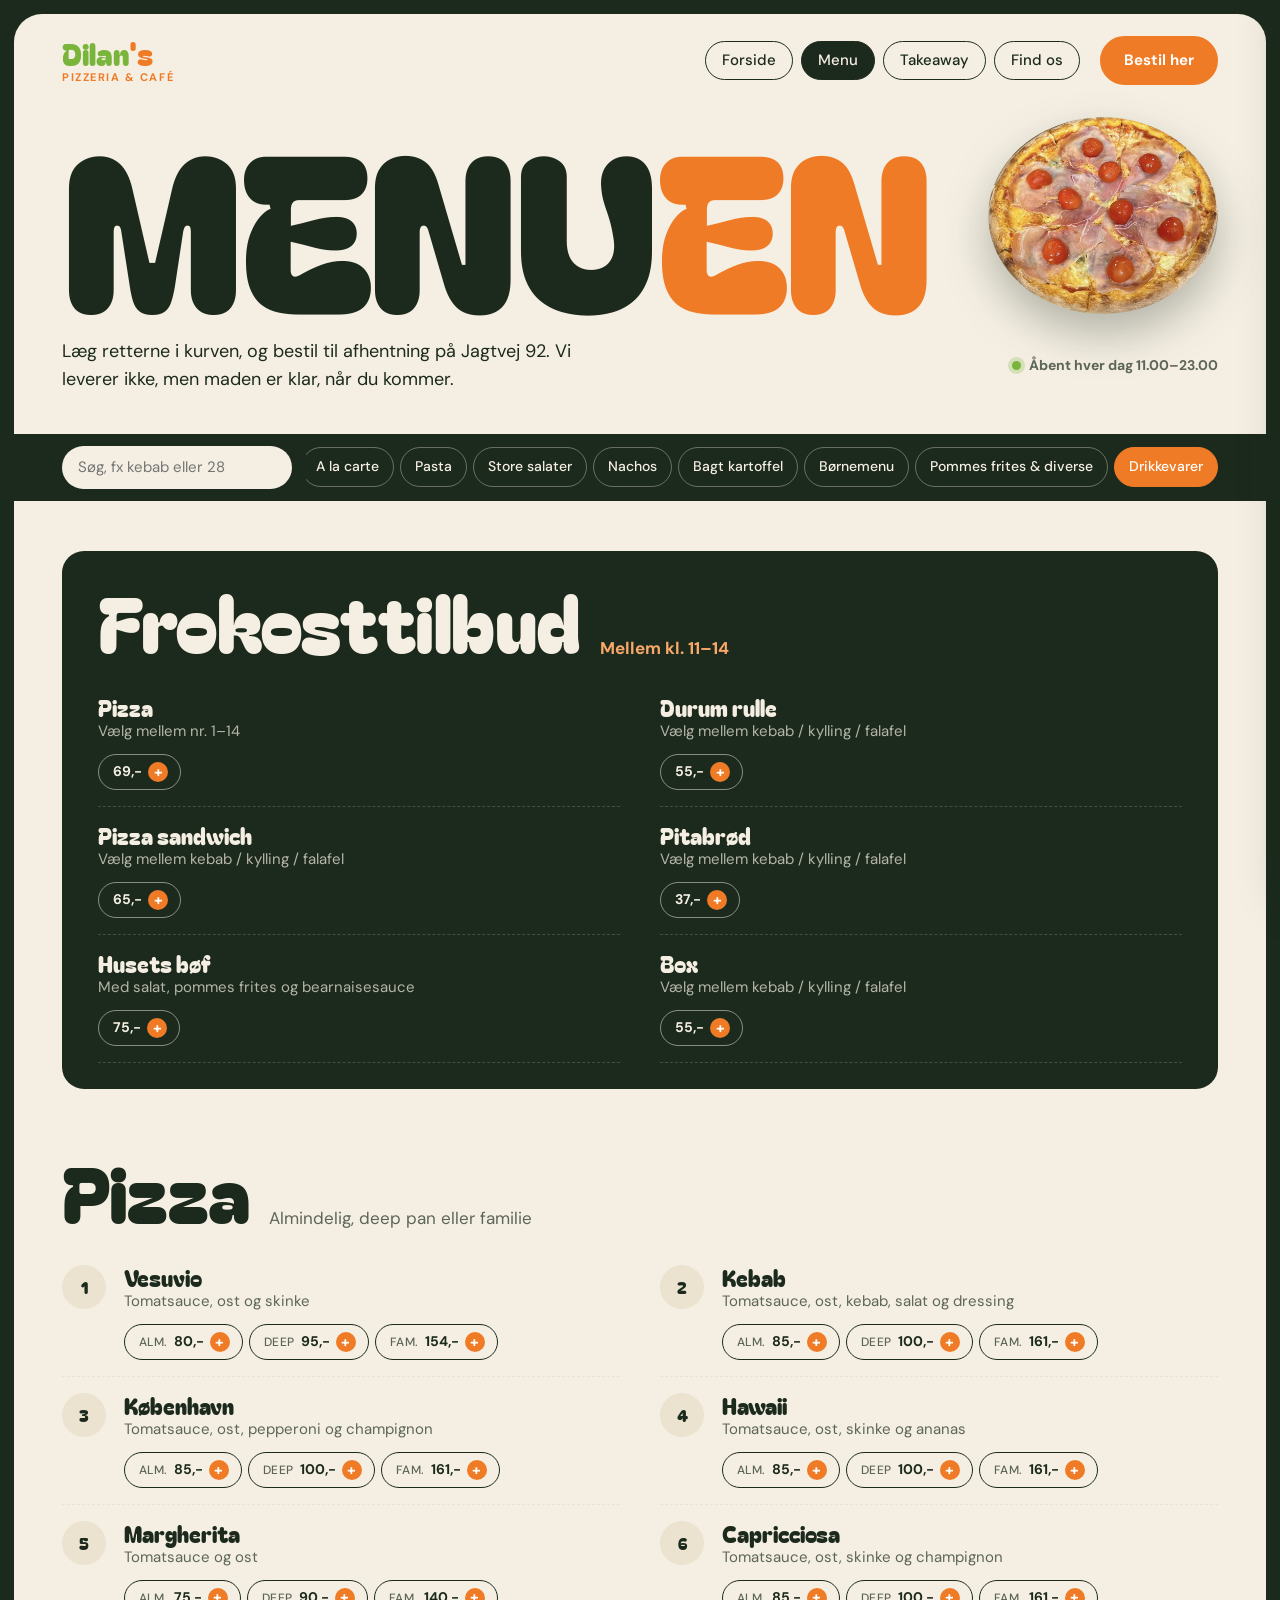
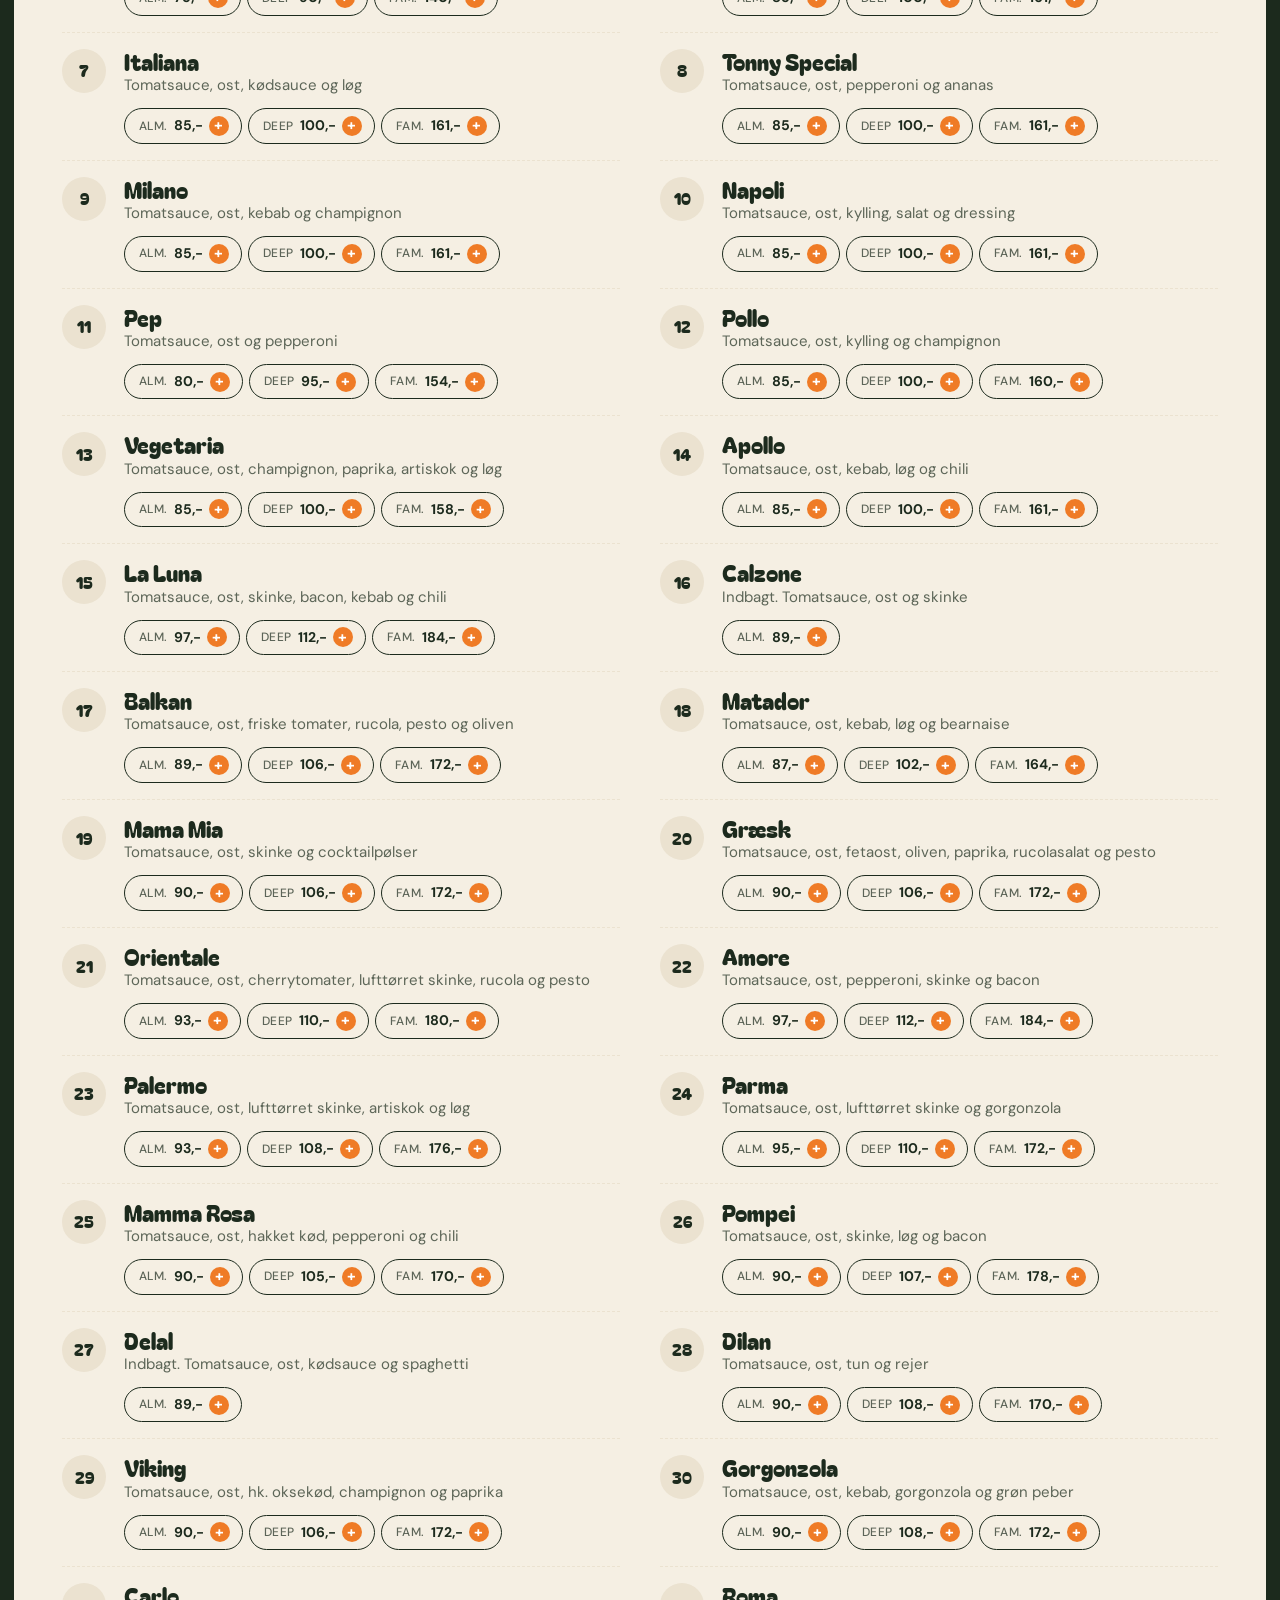
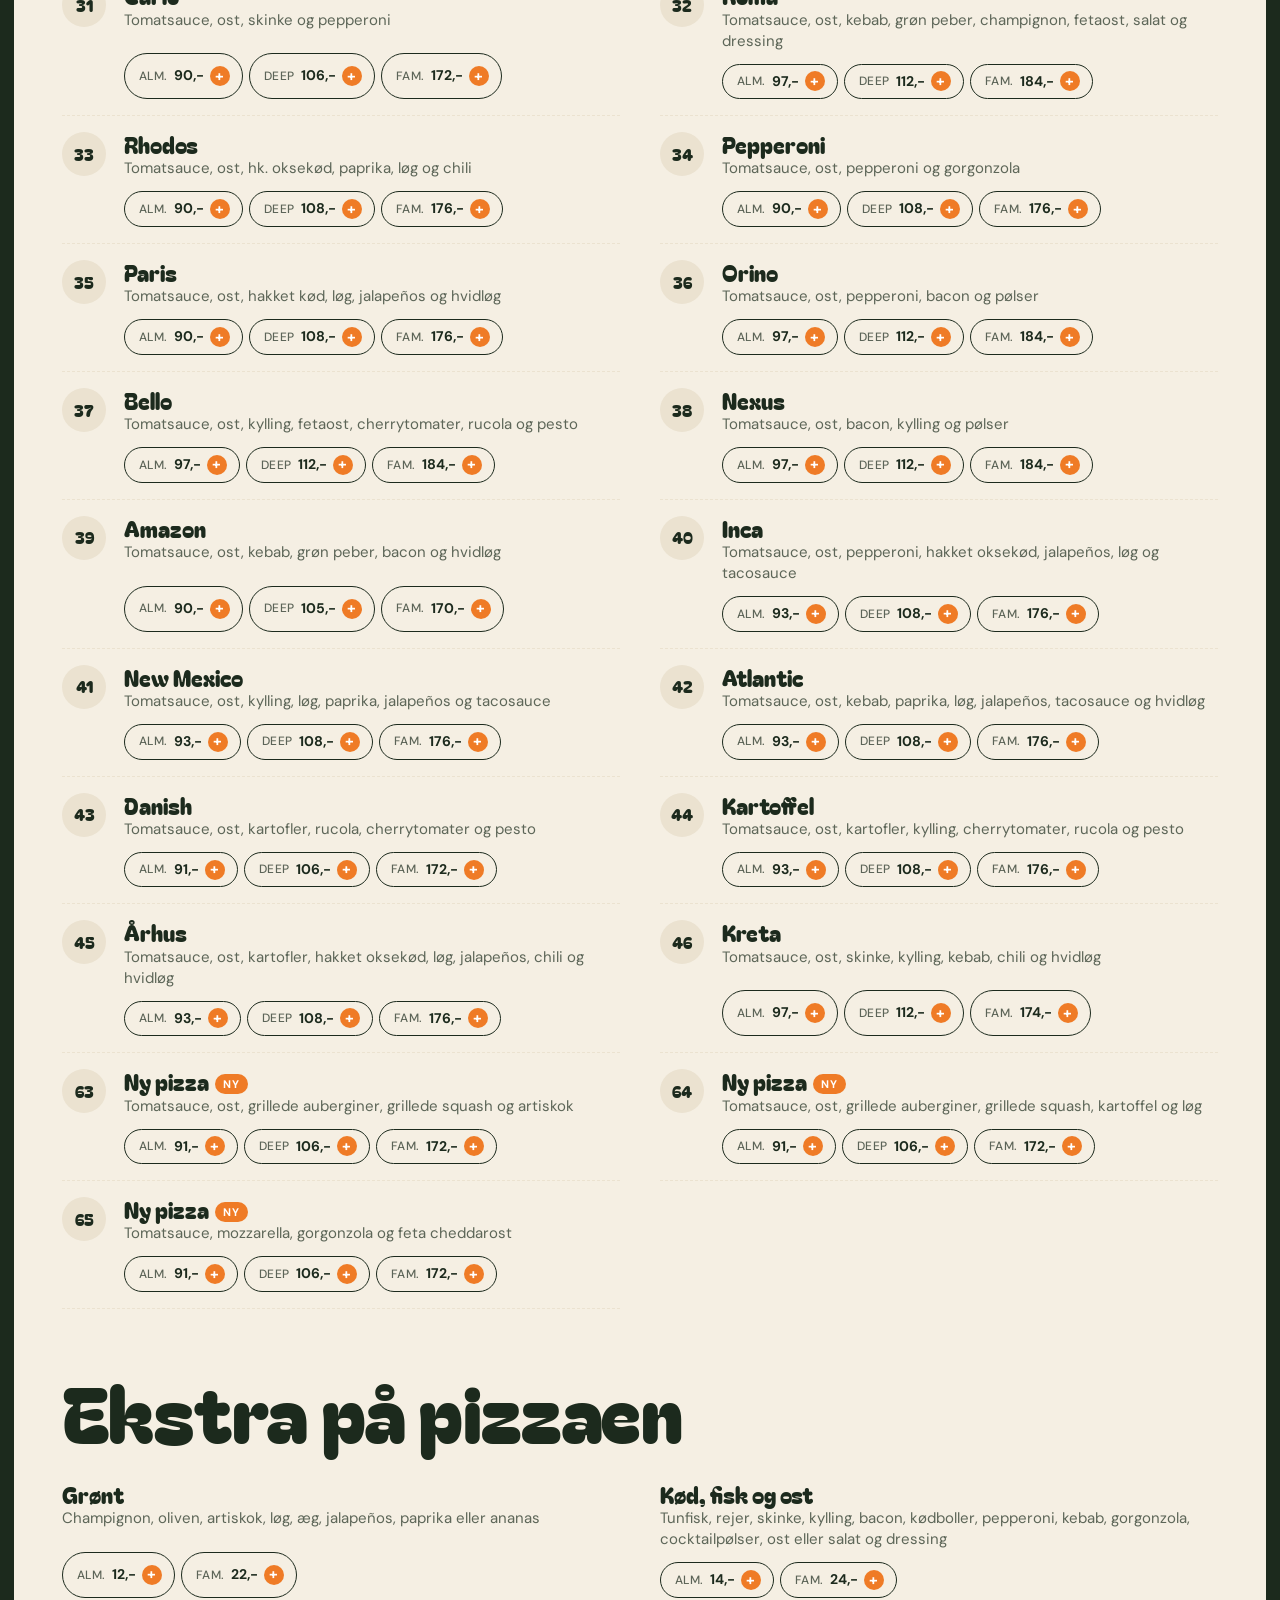
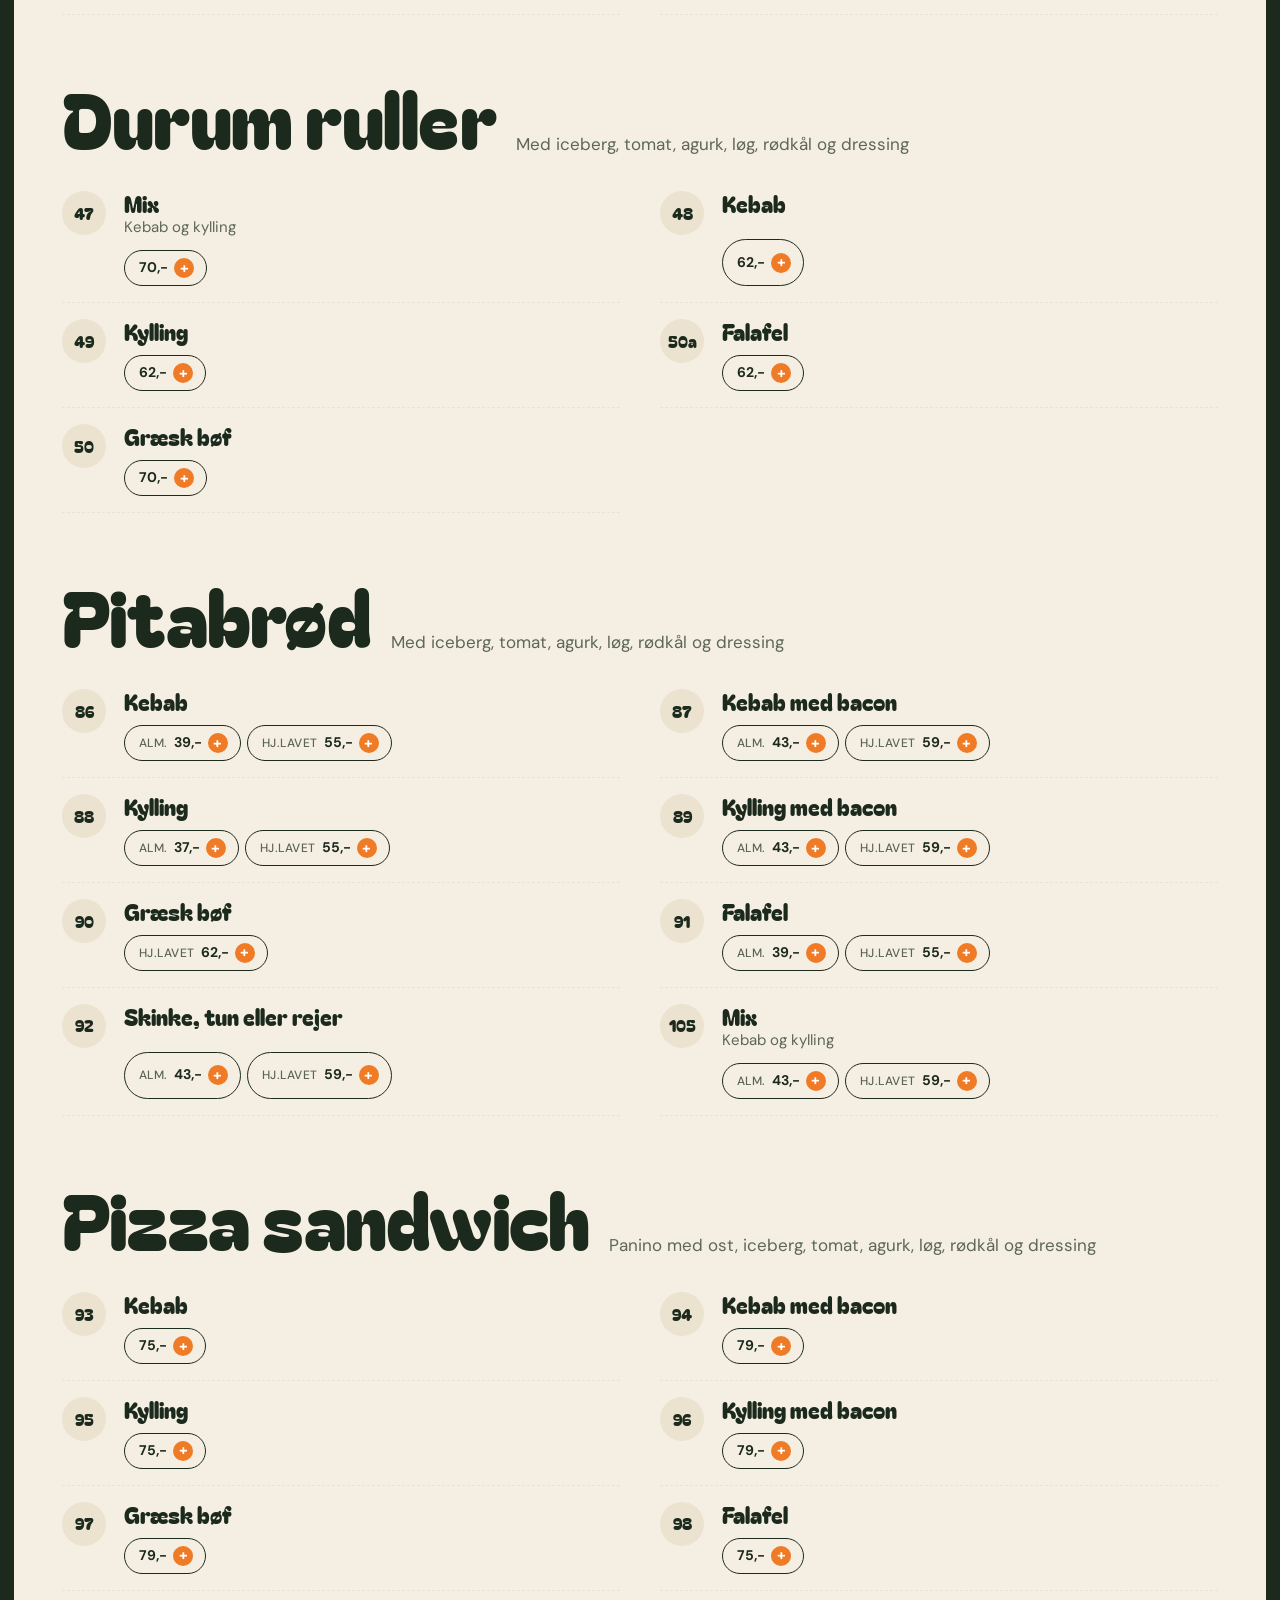
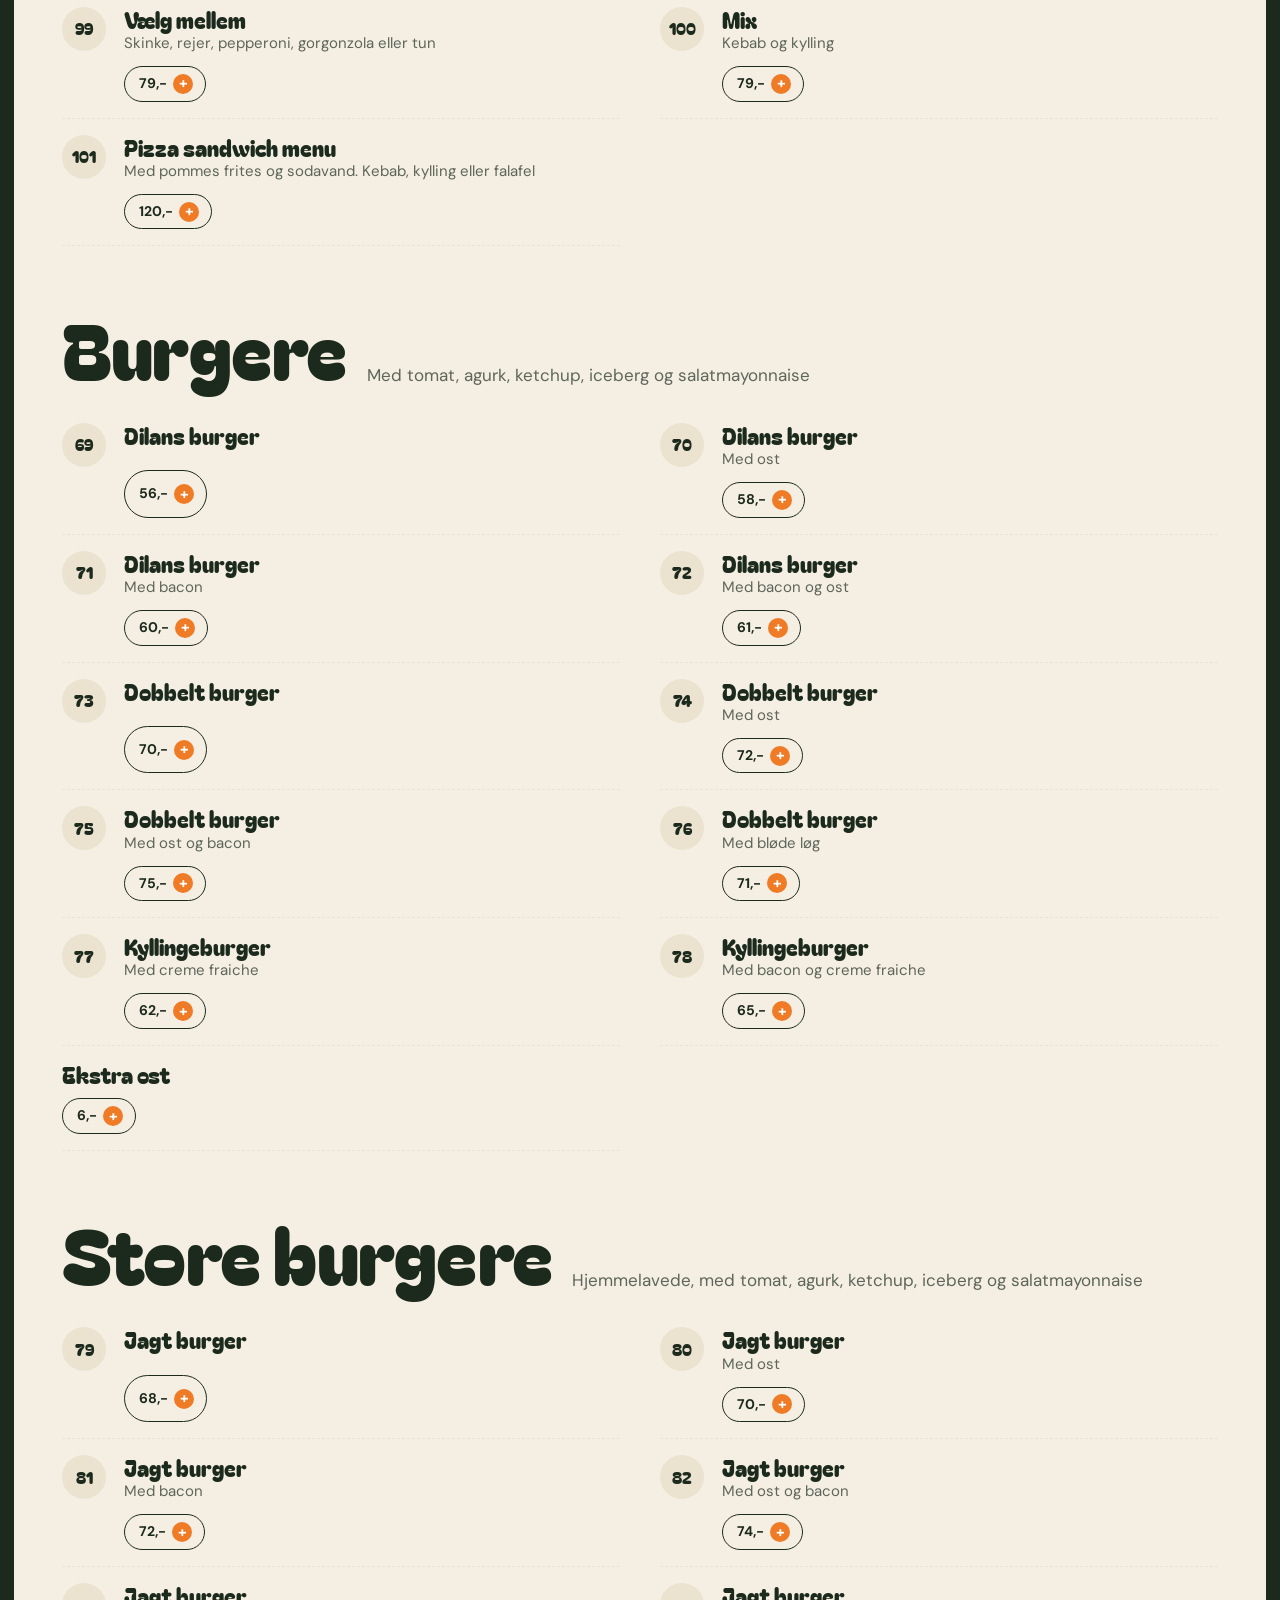
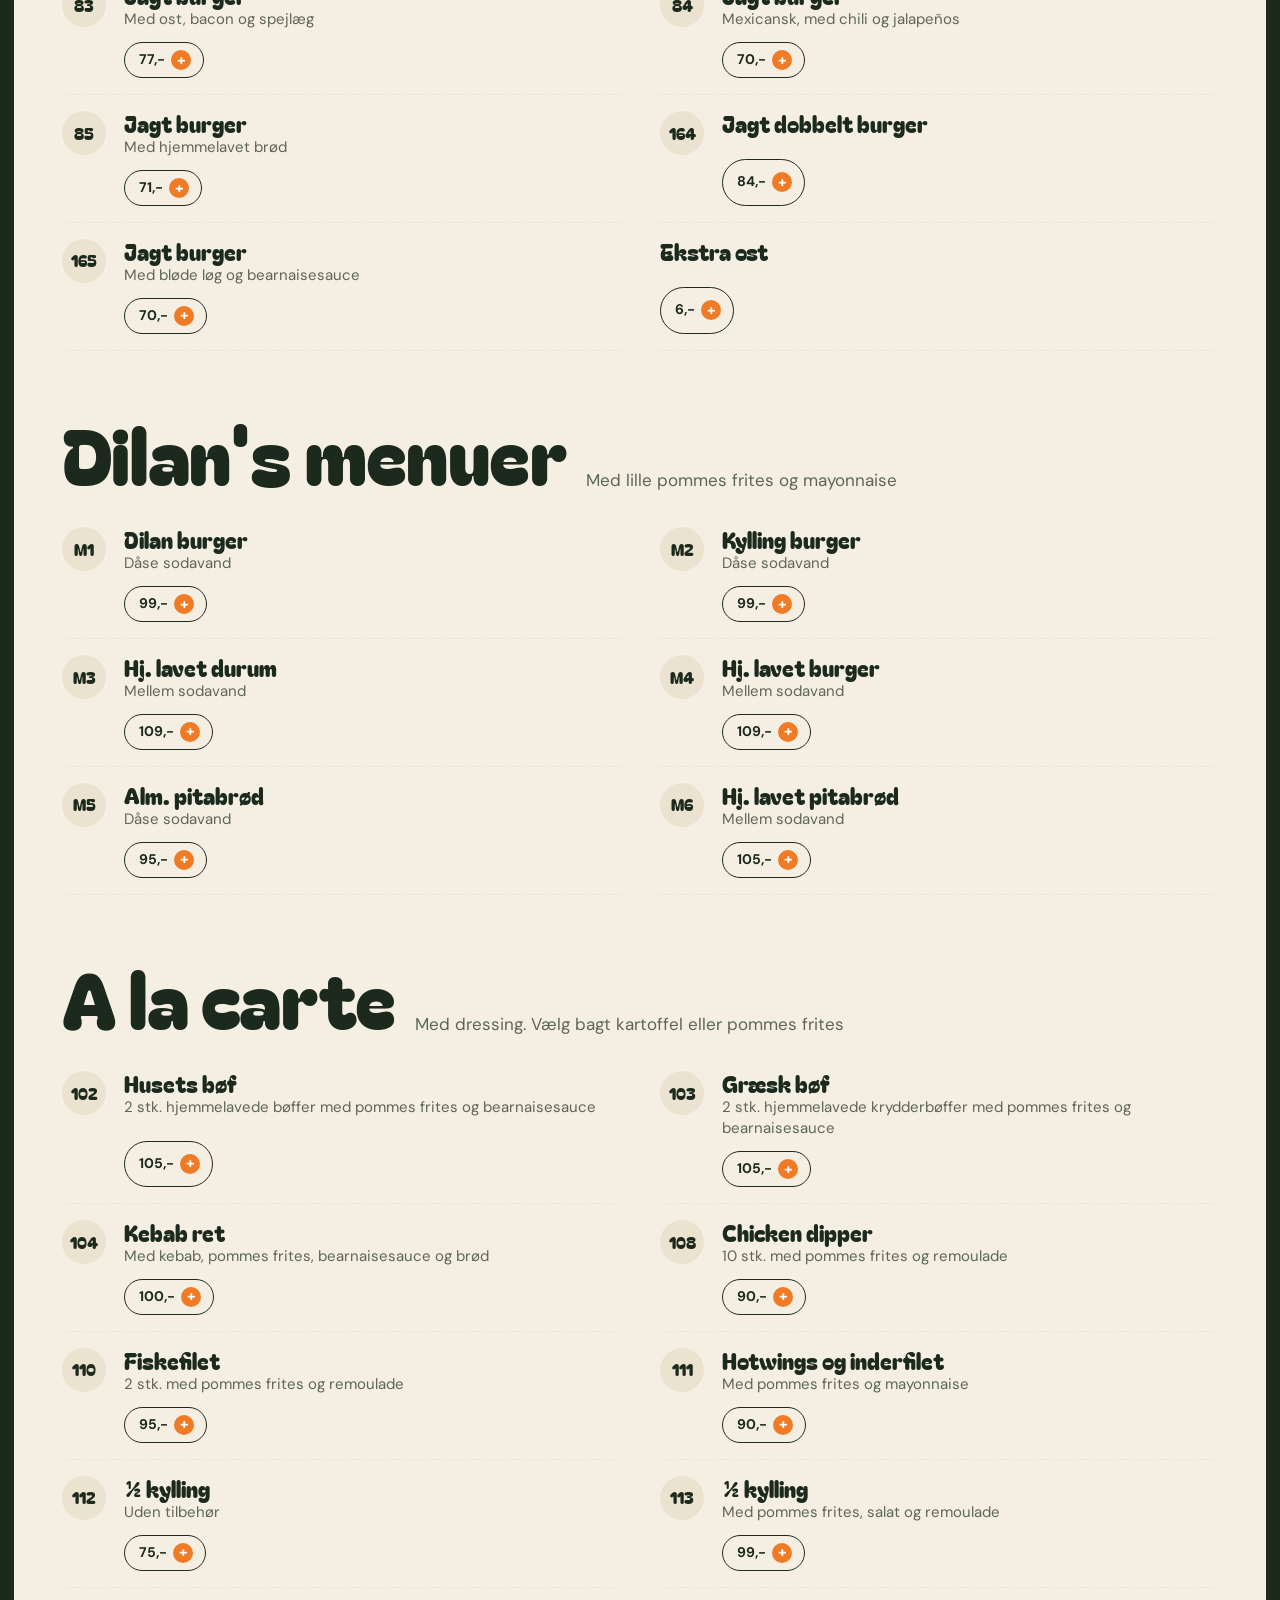
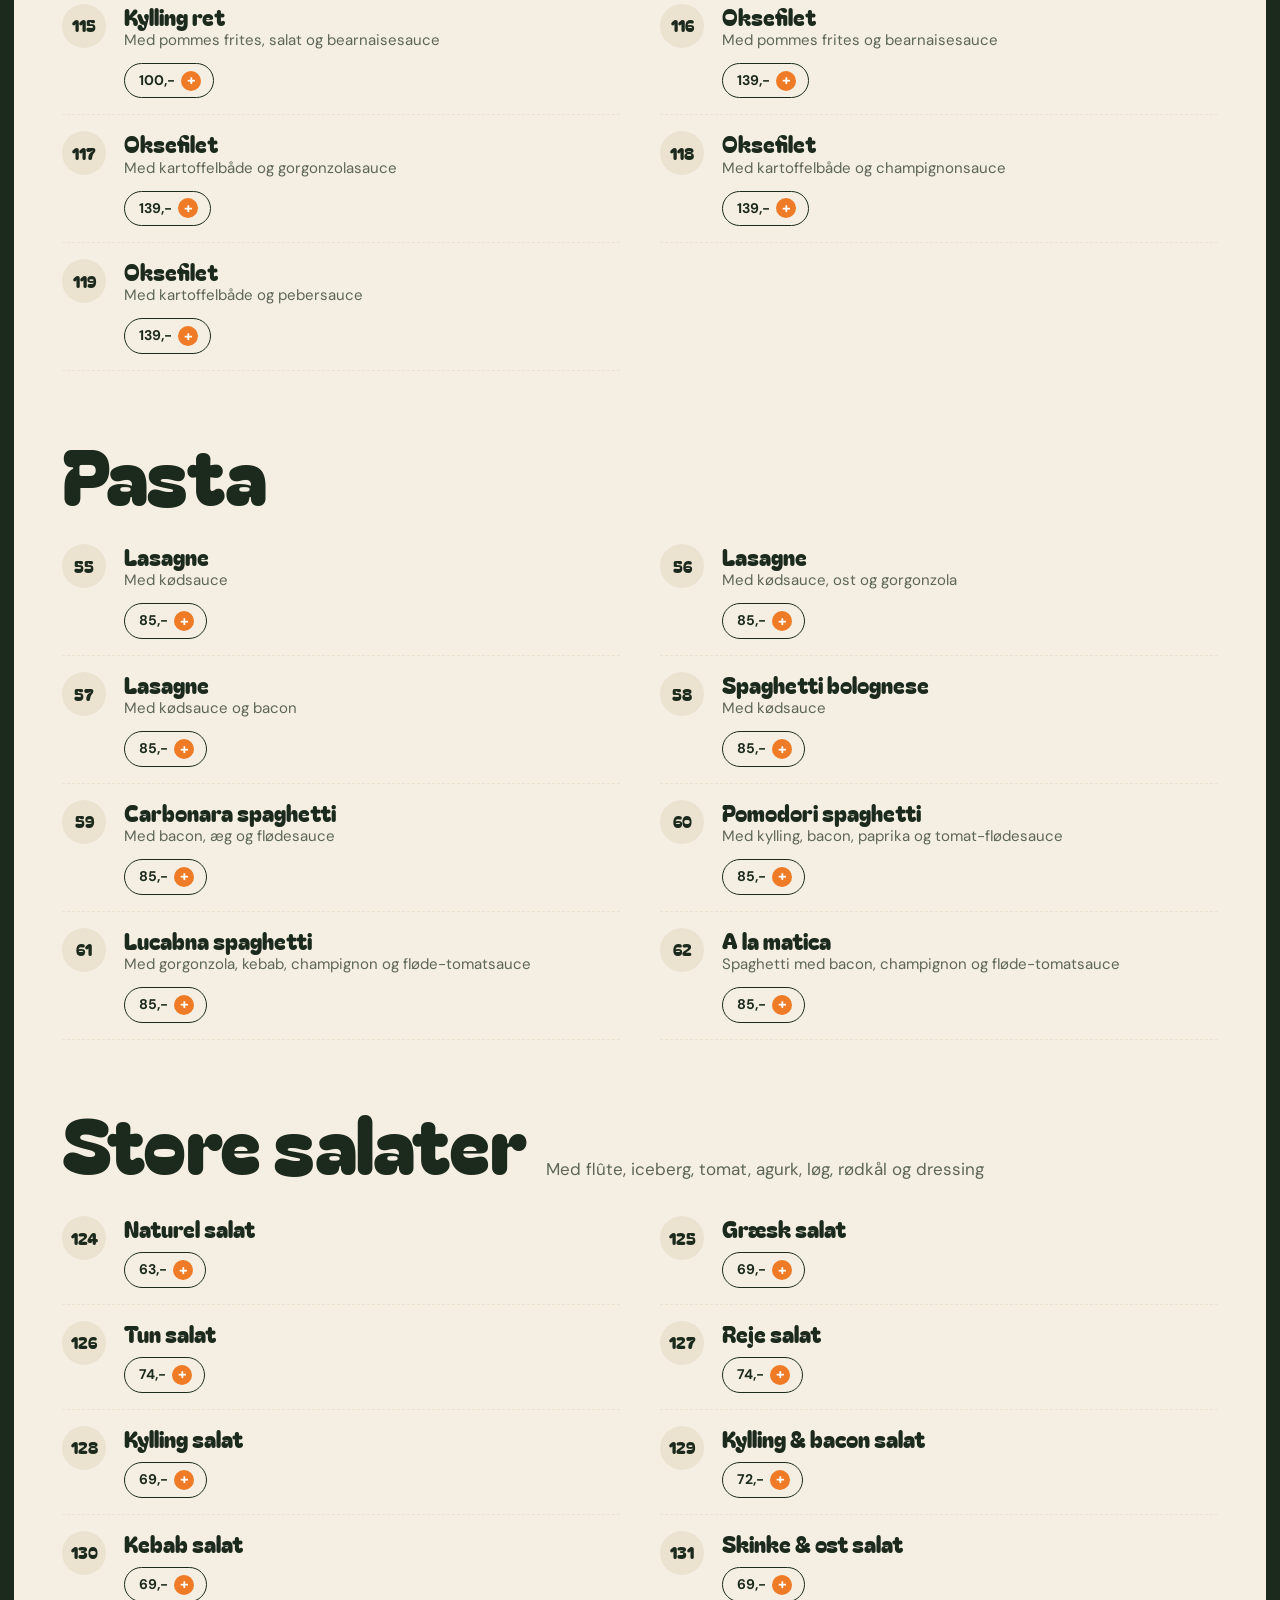
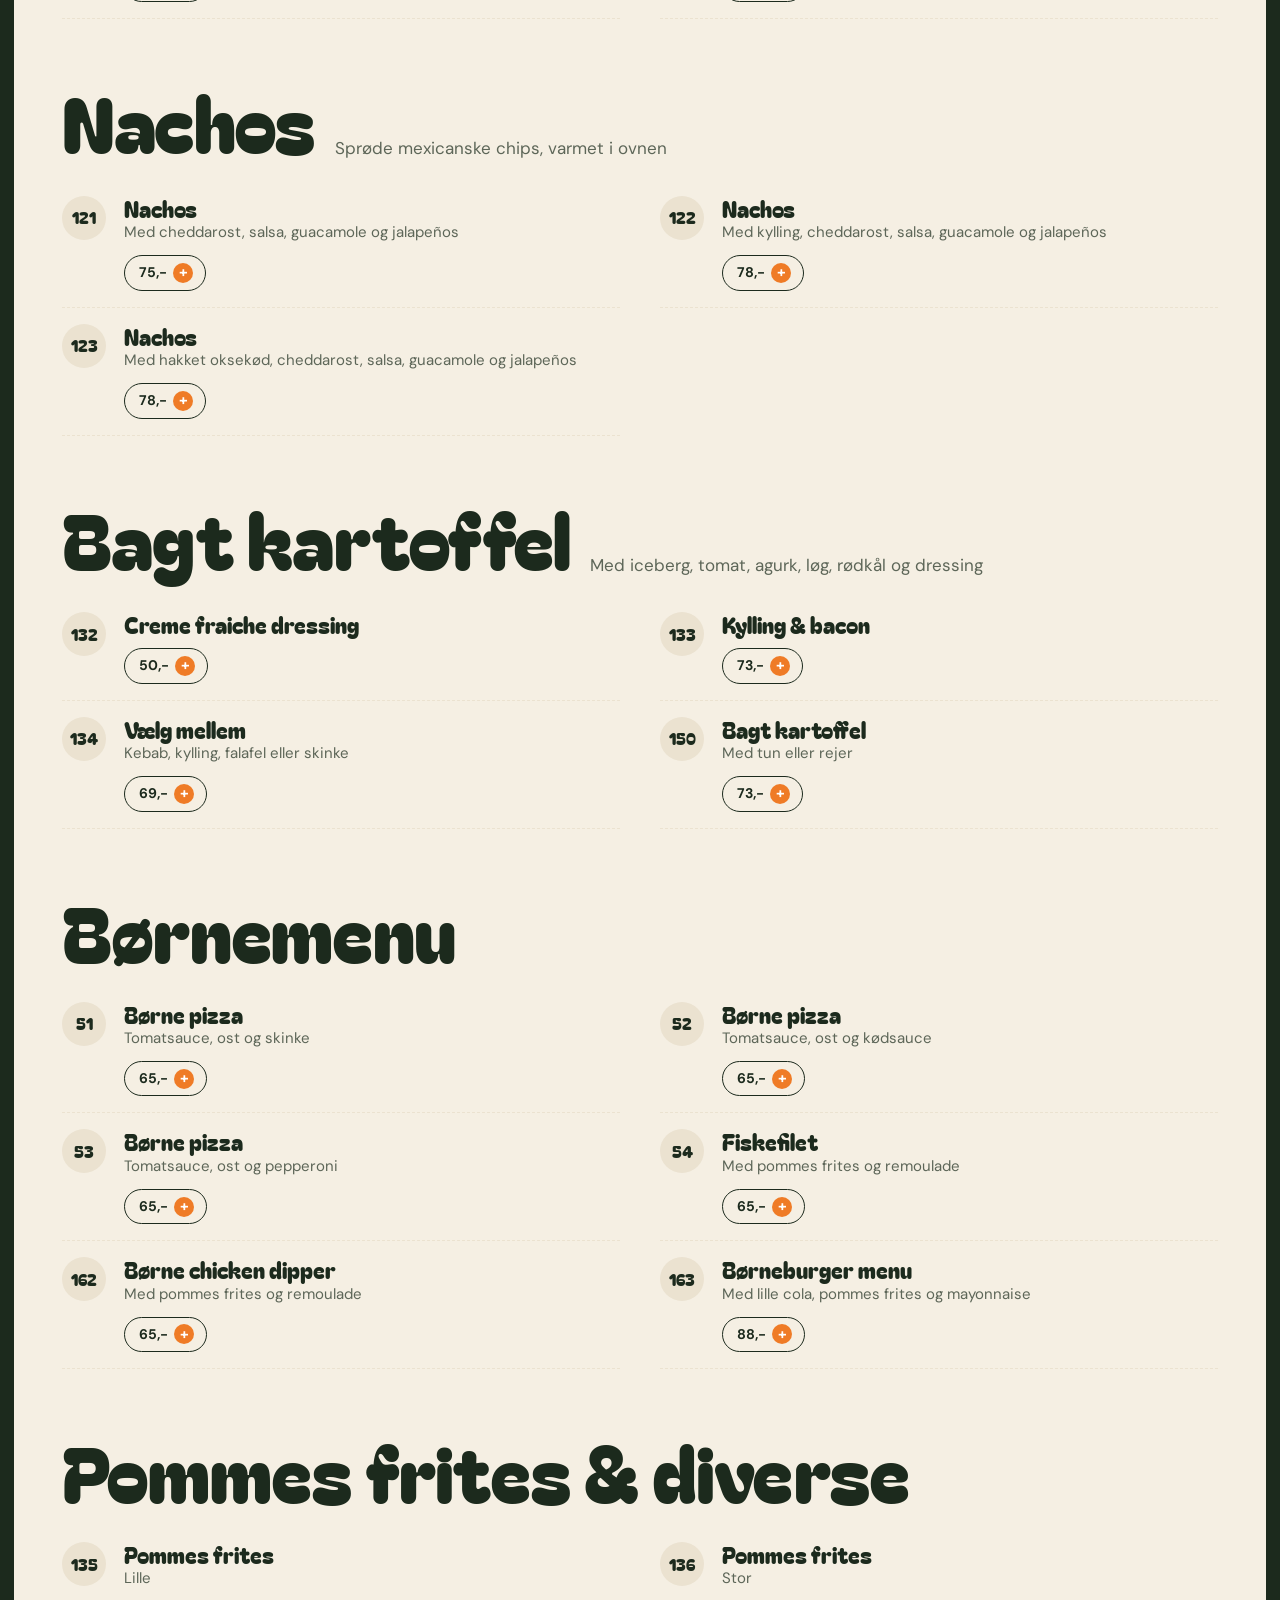
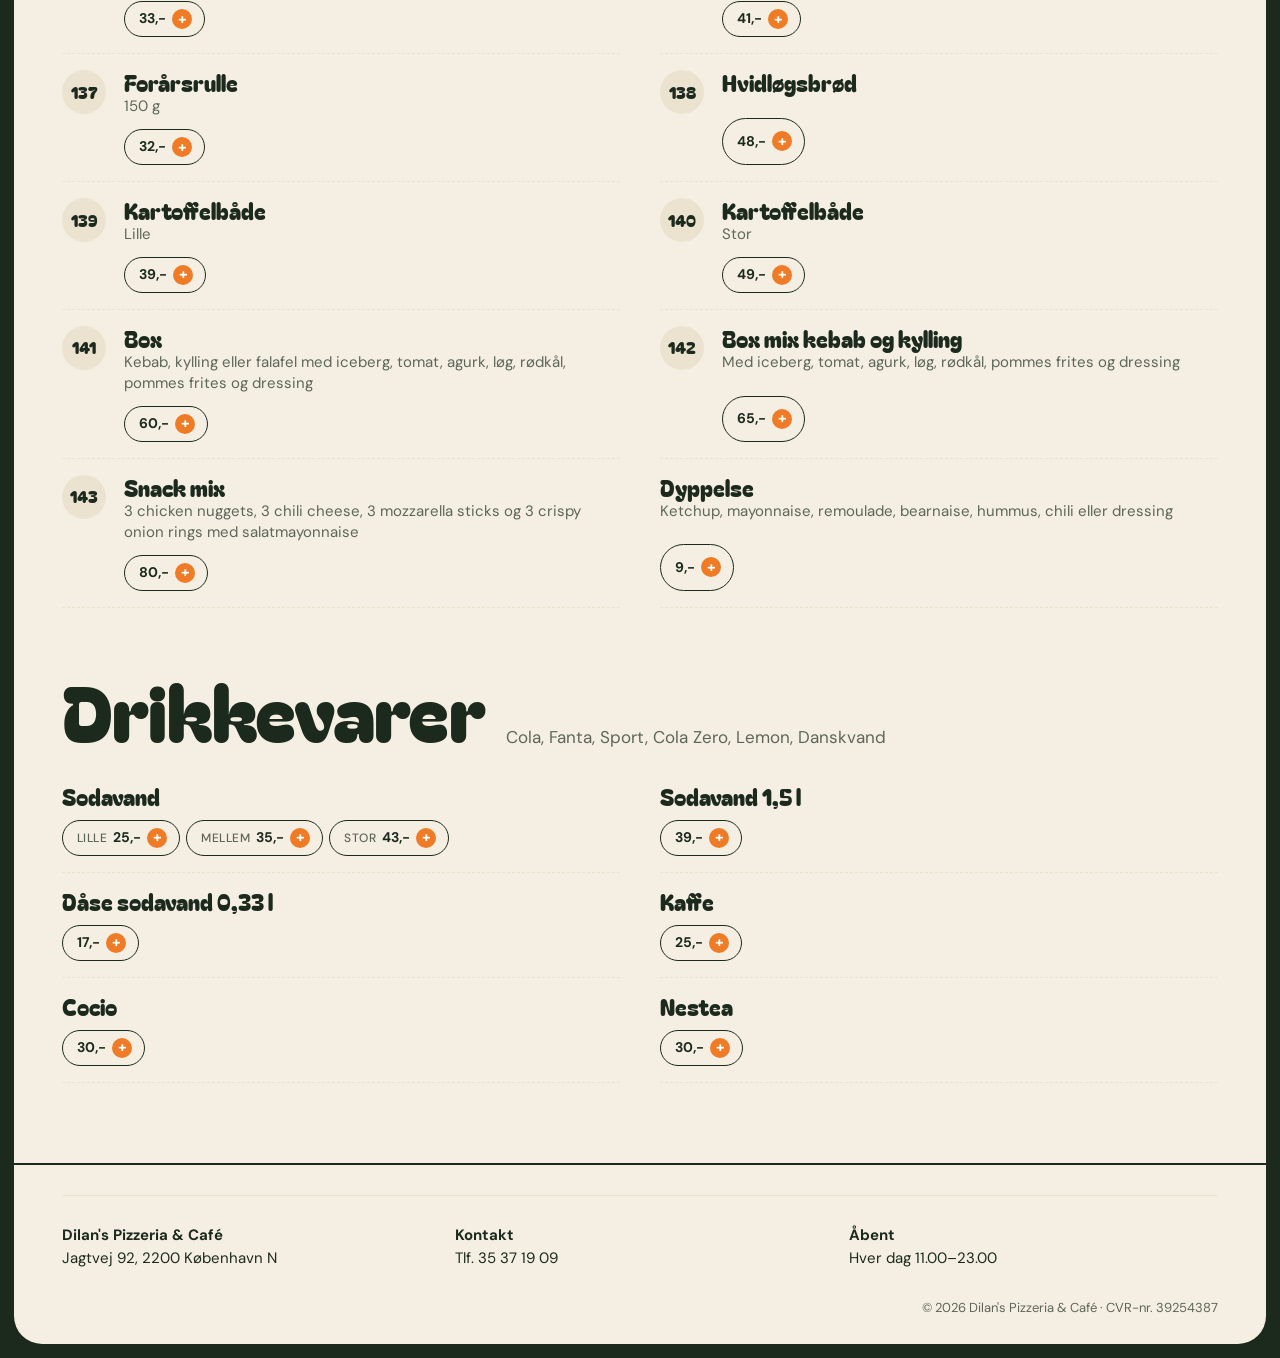
==== commit 9c3daf8f: "Centrér pizzabillede, beskær brødbillede og tilføj CVR-nr. Co-Authored-By: Claude Opus 5.5 <noreply@" ====
--- a/menu.html
+++ b/menu.html
@@ -55,7 +55,7 @@
         <p><b>Kontakt</b><br>Tlf. 35 37 19 09</p>
         <p><b>Åbent</b><br>Hver dag 11.00–23.00</p>
       </div>
-      <p class="footer__copy">© <span id="year">2026</span> Dilan's Pizzeria &amp; Café</p>
+      <p class="footer__copy">© <span id="year">2026</span> Dilan's Pizzeria &amp; Café · CVR-nr. 39254387</p>
     </footer>
   </div>
 
@@ -101,19 +101,6 @@
       </form>
     </div>
 
-    <div class="cart__step" id="step-sent" hidden>
-      <div class="sent__badge" aria-hidden="true">✓</div>
-      <h3 class="display sent__title">Tak, <span id="sent-name"></span>!</h3>
-      <p class="done__lead">Vi har modtaget din bestilling <b>nr. <span id="sent-id"></span></b>, og køkkenet går i gang.</p>
-      <dl class="sent__facts">
-        <div><dt>Afhentning</dt><dd id="sent-time"></dd></div>
-        <div><dt>Adresse</dt><dd>Jagtvej 92, 2200 København N</dd></div>
-        <div><dt>Betaling</dt><dd>Når du henter, <span id="sent-total"></span></dd></div>
-      </dl>
-      <p class="cart__fine">Skal du ændre noget, så ring på 35 37 19 09 og oplys bestillingsnummeret.</p>
-      <button class="btn btn--ghost sent__new" id="sent-new" type="button">Ny bestilling</button>
-    </div>
-
     <div class="cart__step" id="step-done" hidden>
       <p class="done__lead">Ring til os og læs din bestilling op, så går vi i gang med det samme.</p>
       <a class="btn btn--orange done__call" href="tel:+4535371909">Ring 35 37 19 09</a>
@@ -128,7 +115,6 @@
 
   <div class="toast" id="toast" role="status" aria-live="polite"></div>
 
-  <script src="site-config.js"></script>
   <script src="menu-data.js"></script>
   <script src="menu.js"></script>
 </body>
--- a/styles.css
+++ b/styles.css
@@ -54,7 +54,6 @@
 
 /* Knapper */
 .btn {
-  font-family: inherit; cursor: pointer;
   display: inline-flex; align-items: center; justify-content: center;
   padding: 14px 26px; border-radius: 999px;
   font-weight: 700; text-decoration: none; font-size: 16px;
@@ -228,9 +227,8 @@
 /* Bagt her */
 .baked__grid { display: grid; grid-template-columns: 1fr 1fr; gap: 48px; align-items: center; }
 .baked__img { border-radius: var(--radius); overflow: hidden; border: 2px solid var(--ink); }
-.baked__img img { width: 100%; aspect-ratio: 4/5; object-fit: cover; object-position: center 85%; transform: scale(1.15); will-change: transform; }
-.baked__img--small { width: 56%; margin: 36px 0 0 auto; border-radius: 50%; }
-.baked__img--small img { aspect-ratio: 1; object-position: center; }
+.baked__img img { width: 100%; aspect-ratio: 3/2; object-fit: cover; object-position: center; transform: scale(1.15); will-change: transform; }
+.baked__pizza { display: block; width: min(320px, 70%); margin: 36px auto 0; filter: drop-shadow(0 22px 24px rgba(28,42,29,.3)); }
 .baked__side p { color: var(--muted); max-width: 420px; margin-top: 20px; }
 
 /* Find os */
@@ -295,7 +293,6 @@
   .nav__links { display: none; }
   .nav__cta { margin-left: auto; }
   .ways__grid, .lunch__inner, .find, .baked__grid { grid-template-columns: 1fr; }
-  .baked__img--small { width: 60%; }
   .lunch__visual { height: 300px; }
   .footer__cols { grid-template-columns: 1fr; }
   .footer__copy { text-align: left; }
